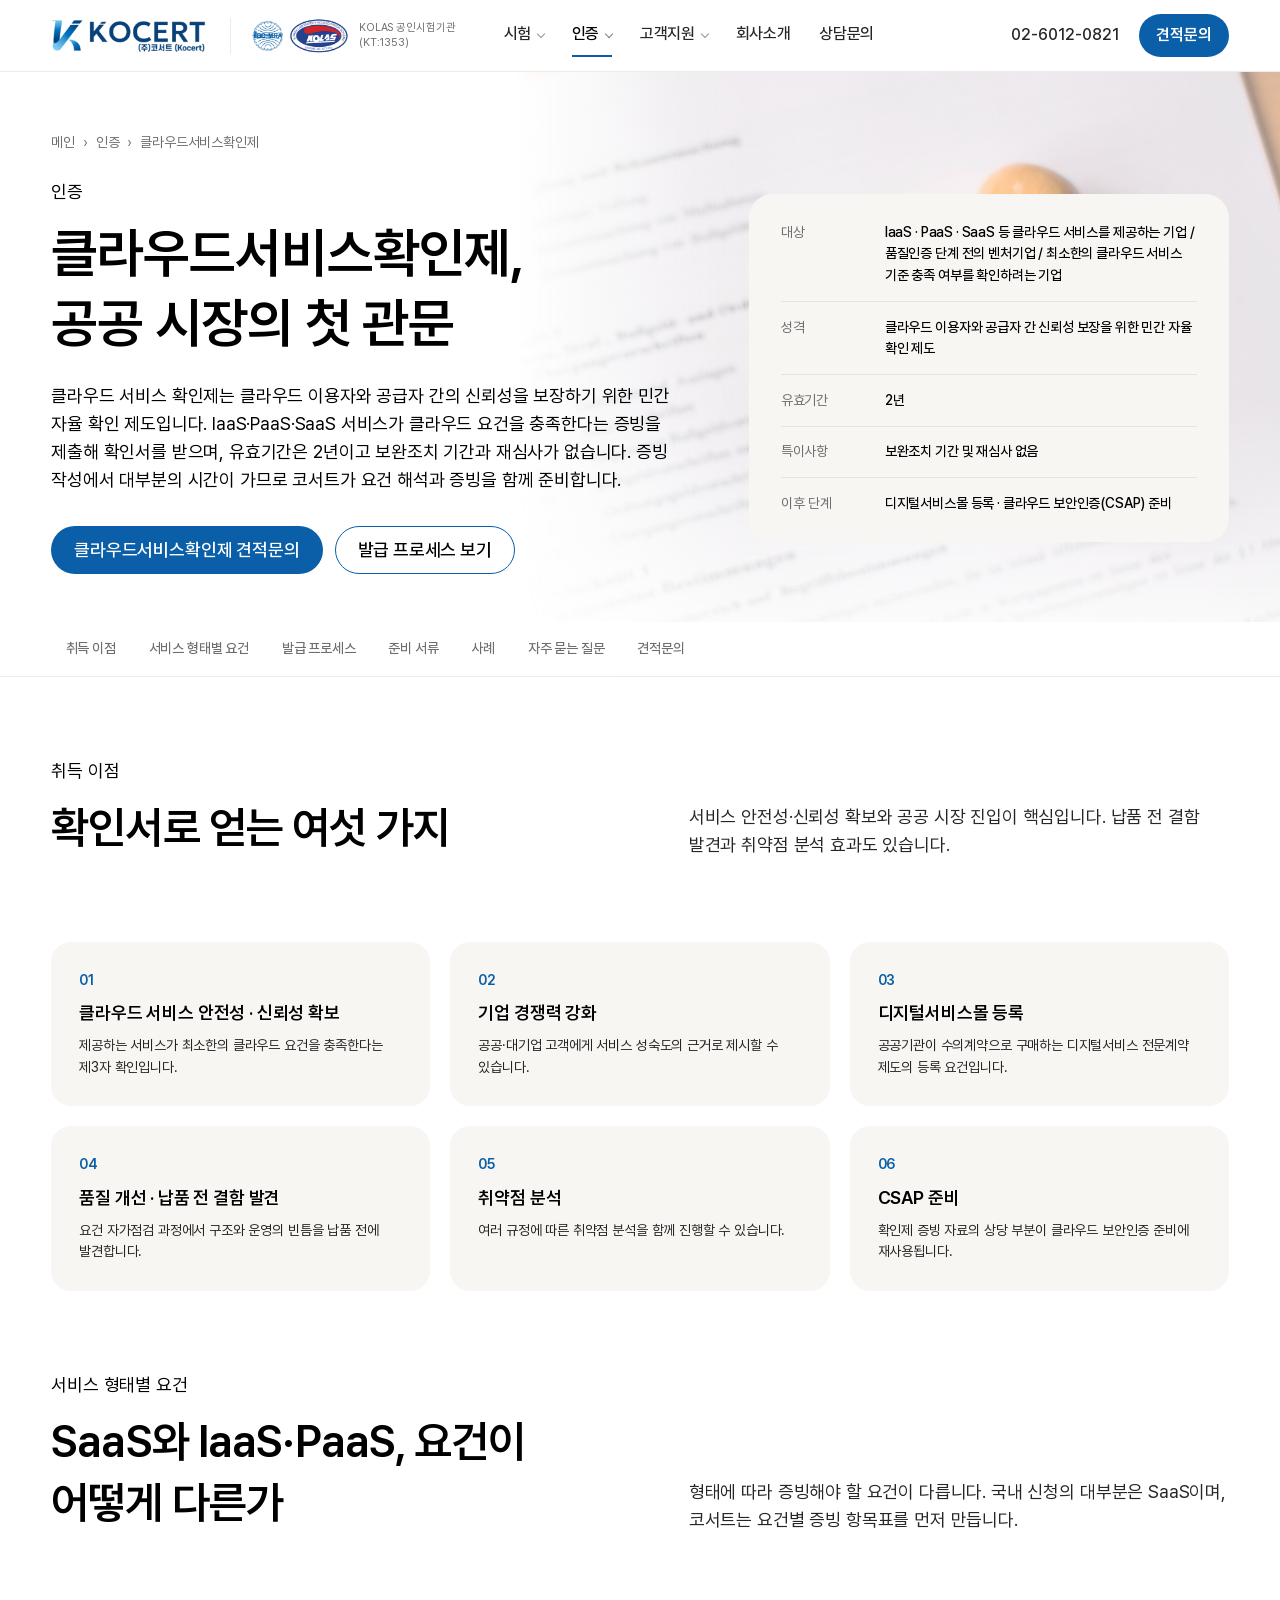
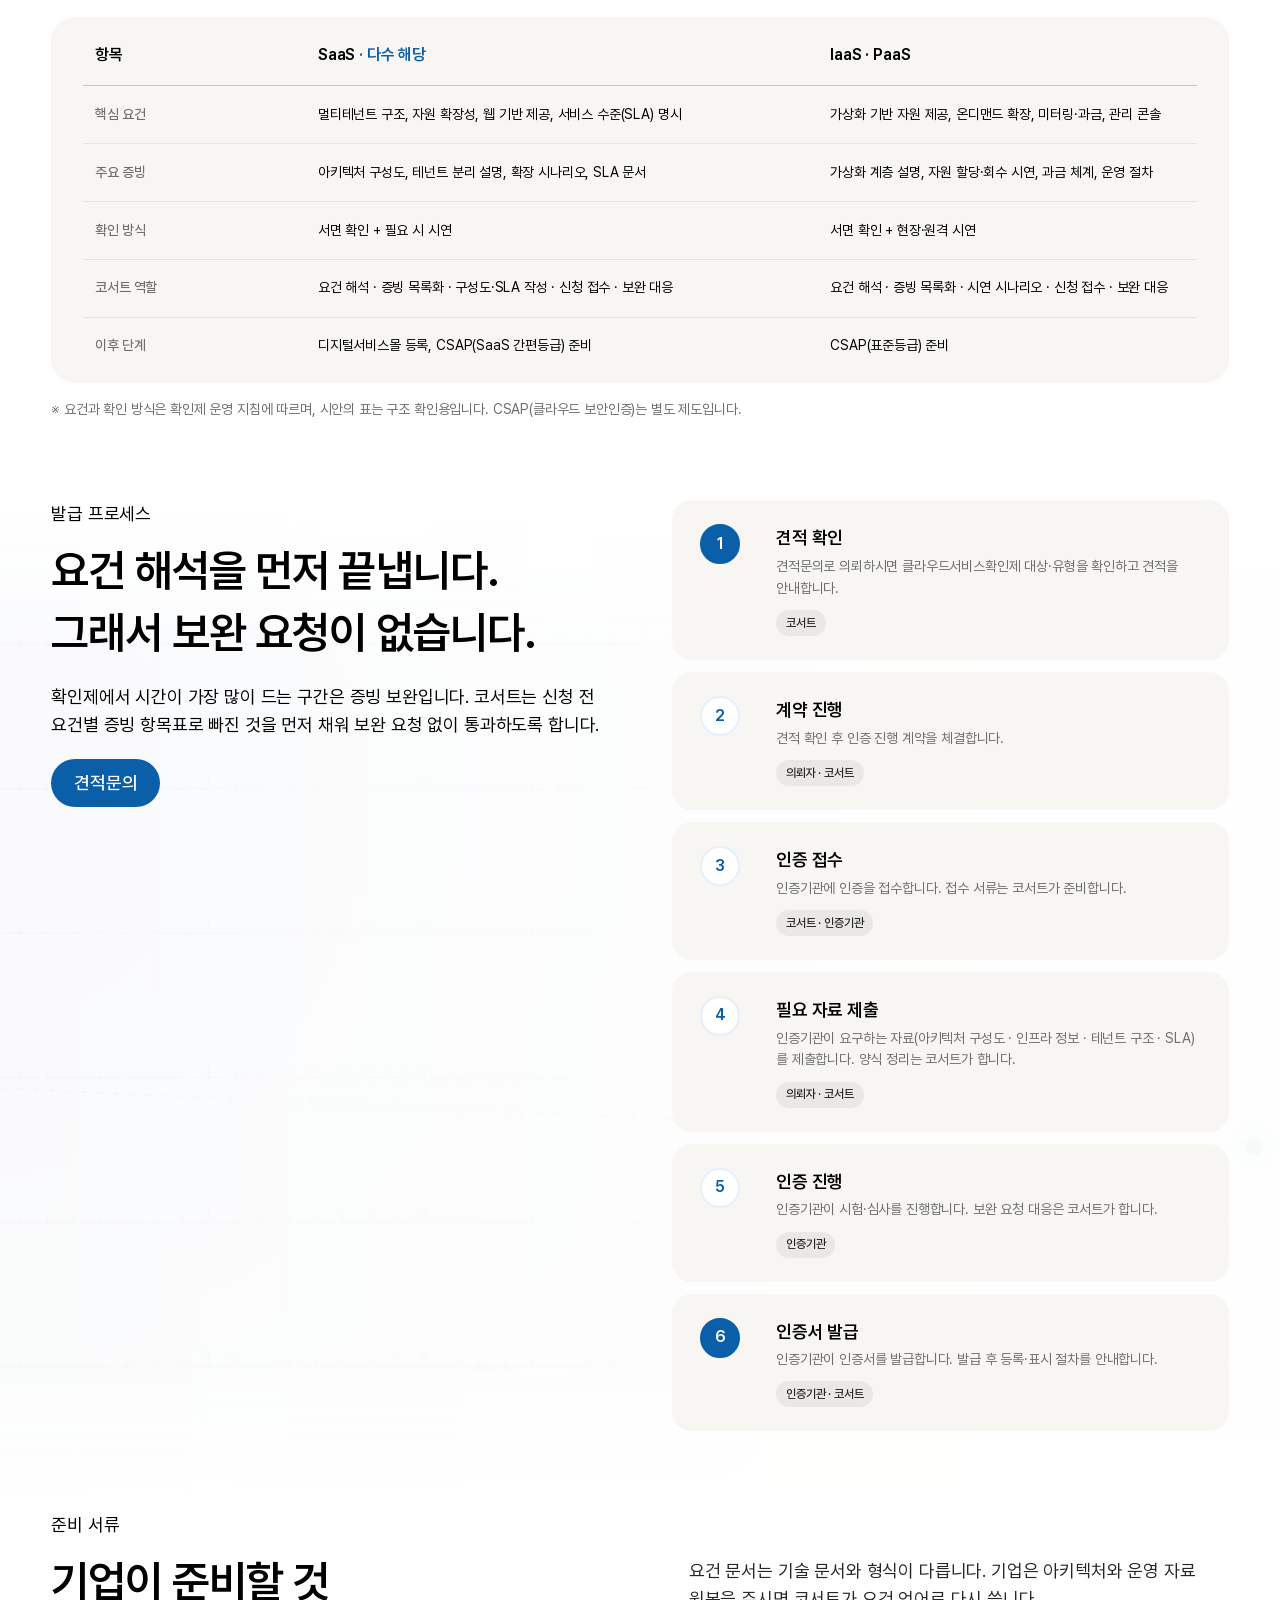
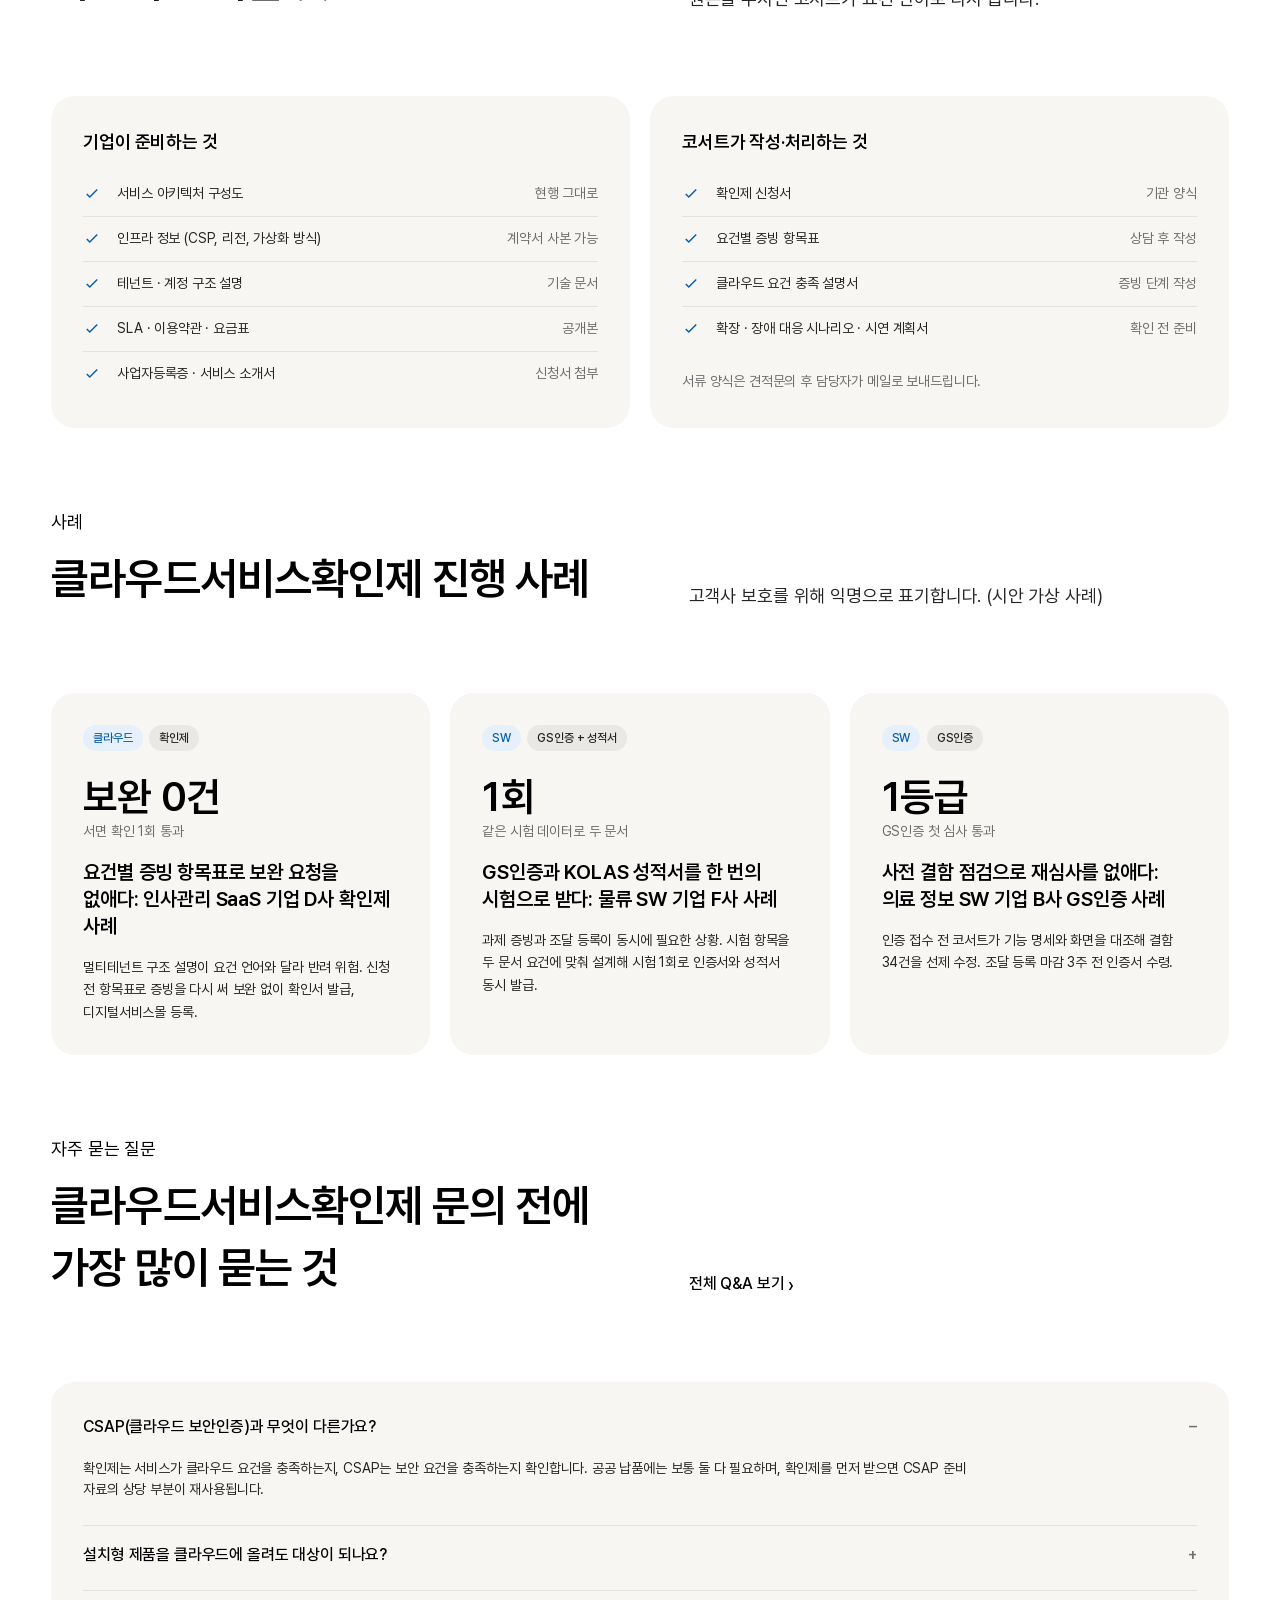
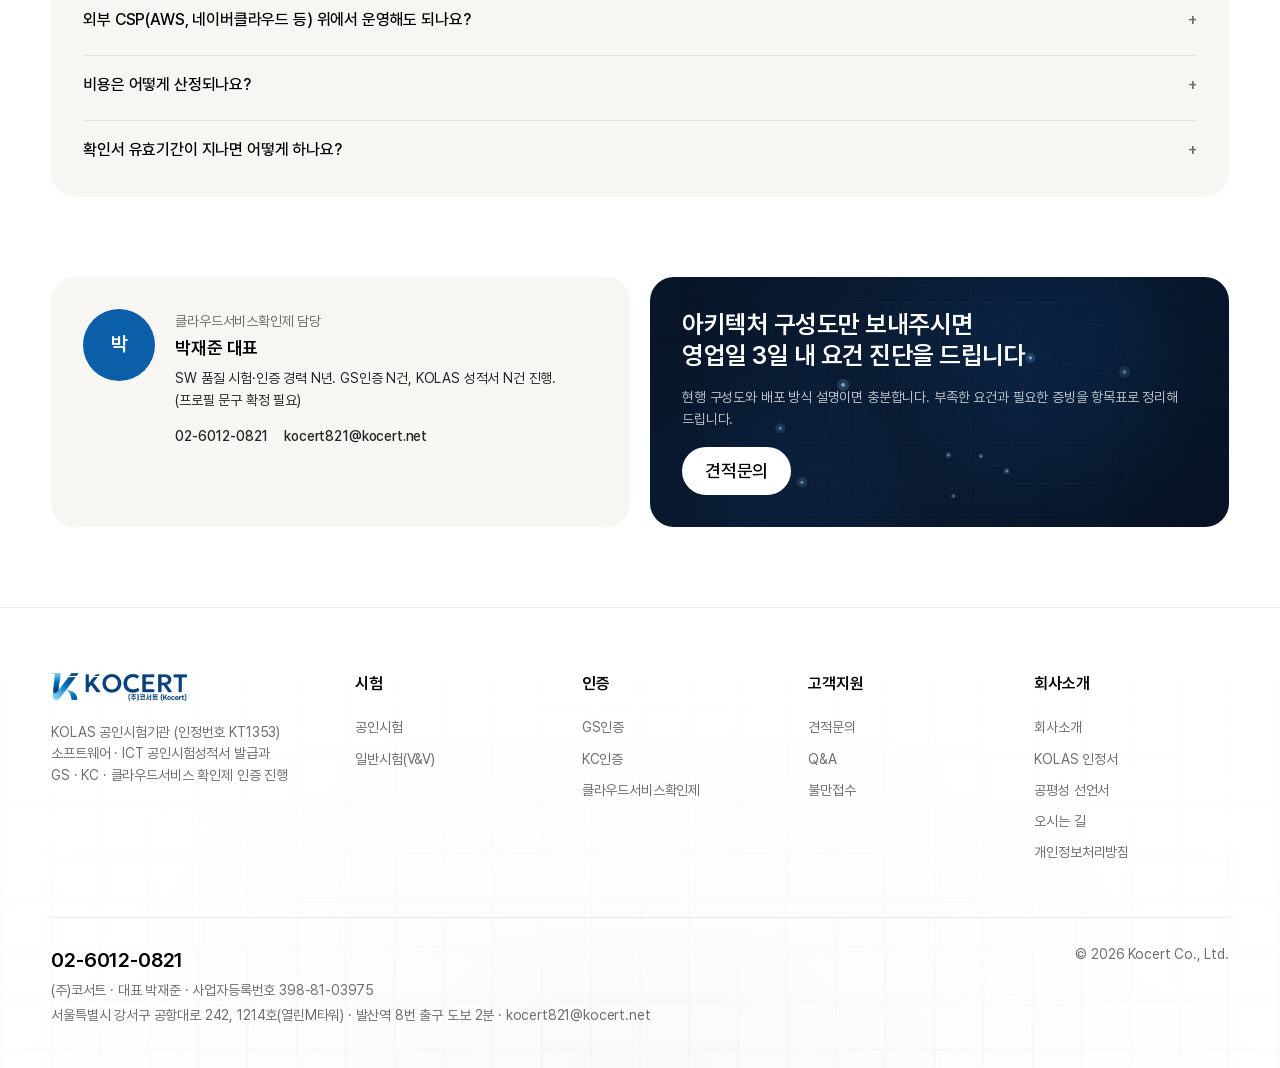
==== cloud.html @ dd210b46 "feat: 헤더 로고 교체 + KOLAS/ILAC-MRA 마크·인정번호 표기 추가 (코서트 제공 이미지) Co-Authored-By: Claude Fable 5.1 <noreply" ====
<!doctype html>
<html lang="ko">
<head>
<meta charset="utf-8">
<meta name="viewport" content="width=device-width, initial-scale=1">
<title>클라우드서비스확인제 | 코서트</title>
<meta name="description" content="클라우드 서비스 확인제 취득 진행. 서비스 형태 판별, 요건 자가점검, 증빙 작성부터 확인서 발급과 디지털서비스몰 등록까지.">
<link rel="stylesheet" href="styles.css?v=20261020g">
</head>
<body>

<header class="header">
  <div class="container header__inner">
    <a class="header__logo" href="index.html" aria-label="코서트 메인"><img src="media/brand/kocert-logo_465x102.png" alt="KOCERT (주)코서트" width="155" height="34"></a><div class="header__kolas"><img src="media/brand/kolas-ilac-marks_328x120.png" alt="ILAC-MRA · KOLAS" width="98" height="36"><span>KOLAS 공인시험기관<br>(KT:1353)</span></div>
    <nav class="nav" aria-label="주 메뉴">
      <div class="nav__item has-sub"><a href="test-accredited.html" aria-haspopup="true">시험</a><div class="nav__sub"><a href="test-accredited.html">공인시험</a><a href="test-general.html">일반시험(V&amp;V)</a></div></div>
      <div class="nav__item has-sub"><a href="gs.html" aria-current="page" aria-haspopup="true">인증</a><div class="nav__sub"><a href="gs.html">GS인증</a><a href="kc.html">KC인증</a><a href="cloud.html">클라우드서비스확인제</a></div></div>
      <div class="nav__item has-sub"><a href="contact.html" aria-haspopup="true">고객지원</a><div class="nav__sub"><a href="contact.html">견적문의</a><a href="faq.html">Q&amp;A</a><a href="contact.html?type=complaint">불만접수</a></div></div>
      <a href="company.html">회사소개</a>
      <a href="contact.html">상담문의</a>
    </nav>
    <div class="header__util">
      <a class="header__tel" href="tel:0260120821">02-6012-0821</a>
      <a class="btn btn--ink btn--sm" href="contact.html">견적문의</a>
      <button class="header__menu" aria-label="메뉴 열기"><span></span><span></span><span></span></button>
    </div>
  </div>
</header>

<main>

  <section class="page-hero page-hero--media" aria-labelledby="page-title">
    <img class="page-hero__media" src="media/photo/subhero-cert_1920x1080.jpg" alt="">
    <div class="container">
      <nav class="crumb" aria-label="현재 위치"><a href="index.html">메인</a><span><a href="gs.html">인증</a></span><span>클라우드서비스확인제</span></nav>
      <div class="page-hero__row">
        <div>
          <p class="eyebrow">인증</p>
          <h1 class="h1" id="page-title">클라우드서비스확인제,<br>공공 시장의 첫 관문</h1>
          <p class="lead" style="margin-top:1.5rem">클라우드 서비스 확인제는 클라우드 이용자와 공급자 간의 신뢰성을 보장하기 위한 민간 자율 확인 제도입니다. IaaS·PaaS·SaaS 서비스가 클라우드 요건을 충족한다는 증빙을 제출해 확인서를 받으며, 유효기간은 2년이고 보완조치 기간과 재심사가 없습니다. 증빙 작성에서 대부분의 시간이 가므로 코서트가 요건 해석과 증빙을 함께 준비합니다.</p>
          <div class="page-hero__actions">
            <a class="btn btn--ink" href="contact.html">클라우드서비스확인제 견적문의</a>
            <a class="btn btn--outline" href="#process">발급 프로세스 보기</a>
          </div>
        </div>
        <dl class="facts">
          <div><dt>대상</dt><dd>IaaS · PaaS · SaaS 등 클라우드 서비스를 제공하는 기업 / 품질인증 단계 전의 벤처기업 / 최소한의 클라우드 서비스 기준 충족 여부를 확인하려는 기업</dd></div>
          <div><dt>성격</dt><dd>클라우드 이용자와 공급자 간 신뢰성 보장을 위한 민간 자율 확인 제도</dd></div>
          <div><dt>유효기간</dt><dd>2년</dd></div>
          <div><dt>특이사항</dt><dd>보완조치 기간 및 재심사 없음</dd></div>
          <div><dt>이후 단계</dt><dd>디지털서비스몰 등록 · 클라우드 보안인증(CSAP) 준비</dd></div>
        </dl>
      </div>
    </div>
    <nav class="subnav" aria-label="페이지 내 이동">
      <div class="container subnav__inner">
        <a href="#uses">취득 이점</a>
        <a href="#compare">서비스 형태별 요건</a>
        <a href="#process">발급 프로세스</a>
        <a href="#docs">준비 서류</a>
        <a href="#cases">사례</a>
        <a href="#faq">자주 묻는 질문</a>
        <a href="#contact">견적문의</a>
      </div>
    </nav>
  </section>

  <section class="section" id="uses" aria-labelledby="uses-title">
    <div class="container">
      <div class="section-head">
        <div>
          <p class="eyebrow">취득 이점</p>
          <h2 class="h2" id="uses-title">확인서로 얻는 여섯 가지</h2>
        </div>
        <div class="section-head__aside"><p class="lead">서비스 안전성·신뢰성 확보와 공공 시장 진입이 핵심입니다. 납품 전 결함 발견과 취약점 분석 효과도 있습니다.</p></div>
      </div>
      <div class="uses__grid">
        <div class="use"><span class="use__no">01</span><strong>클라우드 서비스 안전성 · 신뢰성 확보</strong><p>제공하는 서비스가 최소한의 클라우드 요건을 충족한다는 제3자 확인입니다.</p></div>
        <div class="use"><span class="use__no">02</span><strong>기업 경쟁력 강화</strong><p>공공·대기업 고객에게 서비스 성숙도의 근거로 제시할 수 있습니다.</p></div>
        <div class="use"><span class="use__no">03</span><strong>디지털서비스몰 등록</strong><p>공공기관이 수의계약으로 구매하는 디지털서비스 전문계약 제도의 등록 요건입니다.</p></div>
        <div class="use"><span class="use__no">04</span><strong>품질 개선 · 납품 전 결함 발견</strong><p>요건 자가점검 과정에서 구조와 운영의 빈틈을 납품 전에 발견합니다.</p></div>
        <div class="use"><span class="use__no">05</span><strong>취약점 분석</strong><p>여러 규정에 따른 취약점 분석을 함께 진행할 수 있습니다.</p></div>
        <div class="use"><span class="use__no">06</span><strong>CSAP 준비</strong><p>확인제 증빙 자료의 상당 부분이 클라우드 보안인증 준비에 재사용됩니다.</p></div>
      </div>
    </div>
  </section>

  <section class="section" id="compare" aria-labelledby="compare-title" style="padding-top:0">
    <div class="container">
      <div class="section-head">
        <div>
          <p class="eyebrow">서비스 형태별 요건</p>
          <h2 class="h2" id="compare-title">SaaS와 IaaS·PaaS, 요건이 어떻게 다른가</h2>
        </div>
        <div class="section-head__aside"><p class="lead">형태에 따라 증빙해야 할 요건이 다릅니다. 국내 신청의 대부분은 SaaS이며, 코서트는 요건별 증빙 항목표를 먼저 만듭니다.</p></div>
      </div>
      <div class="compare">
        <table>
          <caption class="sr-only">SaaS와 IaaS·PaaS, 요건이 어떻게 다른가</caption>
          <colgroup><col><col class="c-rec"><col></colgroup>
          <thead><tr><th scope="col">항목</th><th scope="col">SaaS <span class="is-rec">· 다수 해당</span></th><th scope="col">IaaS · PaaS</th></tr></thead>
          <tbody>
            <tr><th scope="row">핵심 요건</th><td>멀티테넌트 구조, 자원 확장성, 웹 기반 제공, 서비스 수준(SLA) 명시</td><td>가상화 기반 자원 제공, 온디맨드 확장, 미터링·과금, 관리 콘솔</td></tr>
            <tr><th scope="row">주요 증빙</th><td>아키텍처 구성도, 테넌트 분리 설명, 확장 시나리오, SLA 문서</td><td>가상화 계층 설명, 자원 할당·회수 시연, 과금 체계, 운영 절차</td></tr>
            <tr><th scope="row">확인 방식</th><td>서면 확인 + 필요 시 시연</td><td>서면 확인 + 현장·원격 시연</td></tr>
            <tr><th scope="row">코서트 역할</th><td>요건 해석 · 증빙 목록화 · 구성도·SLA 작성 · 신청 접수 · 보완 대응</td><td>요건 해석 · 증빙 목록화 · 시연 시나리오 · 신청 접수 · 보완 대응</td></tr>
            <tr><th scope="row">이후 단계</th><td>디지털서비스몰 등록, CSAP(SaaS 간편등급) 준비</td><td>CSAP(표준등급) 준비</td></tr>
          </tbody>
        </table>
      </div>
      <p class="caption stats__note">※ 요건과 확인 방식은 확인제 운영 지침에 따르며, 시안의 표는 구조 확인용입니다. CSAP(클라우드 보안인증)는 별도 제도입니다.</p>
    </div>
  </section>

  <section class="section process section--bg section--bg-process" id="process" aria-labelledby="process-title" style="padding-top:0">
    <div class="container process__inner">
      <div class="process__text">
        <div>
          <p class="eyebrow">발급 프로세스</p>
          <h2 class="h2" id="process-title">요건 해석을 먼저 끝냅니다.<br>그래서 보완 요청이 없습니다.</h2>
        </div>
        <p class="lead">확인제에서 시간이 가장 많이 드는 구간은 증빙 보완입니다. 코서트는 신청 전 요건별 증빙 항목표로 빠진 것을 먼저 채워 보완 요청 없이 통과하도록 합니다.</p>
        <a class="btn btn--ink" href="contact.html">견적문의</a>
      </div>
      <ol class="steps">
        <li class="step step--brand"><span class="step__no">1</span><div class="step__body"><strong>견적 확인</strong><span class="caption">견적문의로 의뢰하시면 클라우드서비스확인제 대상·유형을 확인하고 견적을 안내합니다.</span><span class="tag">코서트</span></div></li>
        <li class="step"><span class="step__no">2</span><div class="step__body"><strong>계약 진행</strong><span class="caption">견적 확인 후 인증 진행 계약을 체결합니다.</span><span class="tag">의뢰자 · 코서트</span></div></li>
        <li class="step"><span class="step__no">3</span><div class="step__body"><strong>인증 접수</strong><span class="caption">인증기관에 인증을 접수합니다. 접수 서류는 코서트가 준비합니다.</span><span class="tag">코서트 · 인증기관</span></div></li>
        <li class="step"><span class="step__no">4</span><div class="step__body"><strong>필요 자료 제출</strong><span class="caption">인증기관이 요구하는 자료(아키텍처 구성도 · 인프라 정보 · 테넌트 구조 · SLA)를 제출합니다. 양식 정리는 코서트가 합니다.</span><span class="tag">의뢰자 · 코서트</span></div></li>
        <li class="step"><span class="step__no">5</span><div class="step__body"><strong>인증 진행</strong><span class="caption">인증기관이 시험·심사를 진행합니다. 보완 요청 대응은 코서트가 합니다.</span><span class="tag">인증기관</span></div></li>
        <li class="step step--brand"><span class="step__no">6</span><div class="step__body"><strong>인증서 발급</strong><span class="caption">인증기관이 인증서를 발급합니다. 발급 후 등록·표시 절차를 안내합니다.</span><span class="tag">인증기관 · 코서트</span></div></li>
      </ol>
    </div>
  </section>

  <section class="section" id="docs" aria-labelledby="docs-title" style="padding-top:0">
    <div class="container">
      <div class="section-head">
        <div>
          <p class="eyebrow">준비 서류</p>
          <h2 class="h2" id="docs-title">기업이 준비할 것</h2>
        </div>
        <div class="section-head__aside"><p class="lead">요건 문서는 기술 문서와 형식이 다릅니다. 기업은 아키텍처와 운영 자료 원본을 주시면 코서트가 요건 언어로 다시 씁니다.</p></div>
      </div>
      <div class="docs__grid">
        <div class="doclist">
          <h3>기업이 준비하는 것</h3>
          <ul>
            <li><svg viewBox="0 0 24 24" fill="none" stroke="currentColor" stroke-width="2"><path d="M5 12l4 4 10-10"/></svg>서비스 아키텍처 구성도<span class="caption">현행 그대로</span></li>
            <li><svg viewBox="0 0 24 24" fill="none" stroke="currentColor" stroke-width="2"><path d="M5 12l4 4 10-10"/></svg>인프라 정보 (CSP, 리전, 가상화 방식)<span class="caption">계약서 사본 가능</span></li>
            <li><svg viewBox="0 0 24 24" fill="none" stroke="currentColor" stroke-width="2"><path d="M5 12l4 4 10-10"/></svg>테넌트 · 계정 구조 설명<span class="caption">기술 문서</span></li>
            <li><svg viewBox="0 0 24 24" fill="none" stroke="currentColor" stroke-width="2"><path d="M5 12l4 4 10-10"/></svg>SLA · 이용약관 · 요금표<span class="caption">공개본</span></li>
            <li><svg viewBox="0 0 24 24" fill="none" stroke="currentColor" stroke-width="2"><path d="M5 12l4 4 10-10"/></svg>사업자등록증 · 서비스 소개서<span class="caption">신청서 첨부</span></li>
          </ul>
        </div>
        <div class="doclist">
          <h3>코서트가 작성·처리하는 것</h3>
          <ul>
            <li><svg viewBox="0 0 24 24" fill="none" stroke="currentColor" stroke-width="2"><path d="M5 12l4 4 10-10"/></svg>확인제 신청서<span class="caption">기관 양식</span></li><li><svg viewBox="0 0 24 24" fill="none" stroke="currentColor" stroke-width="2"><path d="M5 12l4 4 10-10"/></svg>요건별 증빙 항목표<span class="caption">상담 후 작성</span></li><li><svg viewBox="0 0 24 24" fill="none" stroke="currentColor" stroke-width="2"><path d="M5 12l4 4 10-10"/></svg>클라우드 요건 충족 설명서<span class="caption">증빙 단계 작성</span></li><li><svg viewBox="0 0 24 24" fill="none" stroke="currentColor" stroke-width="2"><path d="M5 12l4 4 10-10"/></svg>확장 · 장애 대응 시나리오 · 시연 계획서<span class="caption">확인 전 준비</span></li>
          </ul>
          <p class="caption doclist__note">서류 양식은 견적문의 후 담당자가 메일로 보내드립니다.</p>
        </div>
      </div>
    </div>
  </section>

  <section class="section cases" id="cases" aria-labelledby="cases-title" style="padding-top:0">
    <div class="container">
      <div class="section-head">
        <div>
          <p class="eyebrow">사례</p>
          <h2 class="h2" id="cases-title">클라우드서비스확인제 진행 사례</h2>
        </div>
        <div class="section-head__aside"><p class="lead muted">고객사 보호를 위해 익명으로 표기합니다. (시안 가상 사례)</p></div>
      </div>
      <div class="cases__grid">
        <article class="case">
          <div class="case__tags"><span class="tag tag--brand">클라우드</span><span class="tag">확인제</span></div>
          <div class="case__result"><p class="num">보완 0건</p><p class="caption">서면 확인 1회 통과</p></div>
          <h3 class="case__title">요건별 증빙 항목표로 보완 요청을 없애다: 인사관리 SaaS 기업 D사 확인제 사례</h3>
          <p class="case__desc">멀티테넌트 구조 설명이 요건 언어와 달라 반려 위험. 신청 전 항목표로 증빙을 다시 써 보완 없이 확인서 발급, 디지털서비스몰 등록.</p>
        </article>
        <article class="case">
          <div class="case__tags"><span class="tag tag--brand">SW</span><span class="tag">GS인증 + 성적서</span></div>
          <div class="case__result"><p class="num">1회</p><p class="caption">같은 시험 데이터로 두 문서</p></div>
          <h3 class="case__title">GS인증과 KOLAS 성적서를 한 번의 시험으로 받다: 물류 SW 기업 F사 사례</h3>
          <p class="case__desc">과제 증빙과 조달 등록이 동시에 필요한 상황. 시험 항목을 두 문서 요건에 맞춰 설계해 시험 1회로 인증서와 성적서 동시 발급.</p>
        </article>
        <article class="case">
          <div class="case__tags"><span class="tag tag--brand">SW</span><span class="tag">GS인증</span></div>
          <div class="case__result"><p class="num">1등급</p><p class="caption">GS인증 첫 심사 통과</p></div>
          <h3 class="case__title">사전 결함 점검으로 재심사를 없애다: 의료 정보 SW 기업 B사 GS인증 사례</h3>
          <p class="case__desc">인증 접수 전 코서트가 기능 명세와 화면을 대조해 결함 34건을 선제 수정. 조달 등록 마감 3주 전 인증서 수령.</p>
        </article>
      </div>
    </div>
  </section>
  <section class="section" id="faq" aria-labelledby="faq-title" style="padding-top:0">
    <div class="container">
      <div class="section-head">
        <div>
          <p class="eyebrow">자주 묻는 질문</p>
          <h2 class="h2" id="faq-title">클라우드서비스확인제 문의 전에 가장 많이 묻는 것</h2>
        </div>
        <div class="section-head__aside"><a class="link" href="faq.html">전체 Q&amp;A 보기</a></div>
      </div>
      <div class="faq faq--wide">
        <details open><summary>CSAP(클라우드 보안인증)과 무엇이 다른가요?</summary><p>확인제는 서비스가 클라우드 요건을 충족하는지, CSAP는 보안 요건을 충족하는지 확인합니다. 공공 납품에는 보통 둘 다 필요하며, 확인제를 먼저 받으면 CSAP 준비 자료의 상당 부분이 재사용됩니다.</p></details>
        <details><summary>설치형 제품을 클라우드에 올려도 대상이 되나요?</summary><p>단순 호스팅은 요건을 충족하기 어렵습니다. 멀티테넌트 구조와 자원 확장성이 핵심이며, 코서트가 현재 구조로 가능한지 먼저 진단합니다.</p></details>
        <details><summary>외부 CSP(AWS, 네이버클라우드 등) 위에서 운영해도 되나요?</summary><p>가능합니다. CSP의 인프라 요건은 계약과 구성 정보로 증빙하고, 서비스 계층의 요건은 기업이 직접 증빙합니다.</p></details>
        <details><summary>비용은 어떻게 산정되나요?</summary><p>확인 기관 수수료와 코서트 수수료로 구성됩니다. 수수료는 증빙 작성 범위(자가 점검만 / 문서 작성 포함)에 따라 달라집니다.</p></details>
        <details><summary>확인서 유효기간이 지나면 어떻게 하나요?</summary><p>유효기간은 2년이며 만료 전 갱신 신청이 필요합니다. 보완조치 기간과 재심사가 없는 제도라 갱신 시에도 증빙 자료를 최신으로 정리해 제출합니다.</p></details>
      </div>
    </div>
  </section>

  <section class="section" id="contact" aria-labelledby="contact-title" style="padding-top:0">
    <div class="container">
      <h2 class="sr-only" id="contact-title">견적문의</h2>
      <div class="consultant">
        <div class="consultant__card">
          <div class="consultant__avatar" aria-hidden="true">박</div>
          <div>
            <span class="caption">클라우드서비스확인제 담당</span>
            <strong>박재준 대표</strong>
            <p>SW 품질 시험·인증 경력 N년. GS인증 N건, KOLAS 성적서 N건 진행. (프로필 문구 확정 필요)</p>
            <div class="consultant__contact"><a href="tel:0260120821">02-6012-0821</a><a href="mailto:kocert821@kocert.net">kocert821@kocert.net</a></div>
          </div>
        </div>
        <div class="consultant__cta">
          <h3 class="h3">아키텍처 구성도만 보내주시면<br>영업일 3일 내 요건 진단을 드립니다</h3>
          <p>현행 구성도와 배포 방식 설명이면 충분합니다. 부족한 요건과 필요한 증빙을 항목표로 정리해 드립니다.</p>
          <a class="btn btn--light" href="contact.html">견적문의</a>
        </div>
      </div>
    </div>
  </section>

</main>

<footer class="footer">
  <div class="container">
    <div class="footer__grid">
      <div class="footer__brand">
        <img src="media/brand/kocert-logo_465x102.png" alt="KOCERT (주)코서트" width="155" height="34">
        <p class="caption">KOLAS 공인시험기관 (인정번호 KT1353)<br>소프트웨어 · ICT 공인시험성적서 발급과<br>GS · KC · 클라우드서비스 확인제 인증 진행</p>
      </div>
      <div class="footer__col"><strong>시험</strong><a href="test-accredited.html">공인시험</a><a href="test-general.html">일반시험(V&amp;V)</a></div>
      <div class="footer__col"><strong>인증</strong><a href="gs.html">GS인증</a><a href="kc.html">KC인증</a><a href="cloud.html">클라우드서비스확인제</a></div>
      <div class="footer__col"><strong>고객지원</strong><a href="contact.html">견적문의</a><a href="faq.html">Q&amp;A</a><a href="contact.html?type=complaint">불만접수</a></div>
      <div class="footer__col"><strong>회사소개</strong><a href="company.html">회사소개</a><a href="company.html#cert">KOLAS 인정서</a><a href="company.html#impartiality">공평성 선언서</a><a href="company.html#map">오시는 길</a><a href="privacy.html">개인정보처리방침</a></div>
    </div>
    <div class="footer__bottom">
      <div>
        <p class="footer__tel">02-6012-0821</p>
        <p>(주)코서트 · 대표 박재준 · 사업자등록번호 398-81-03975<br>서울특별시 강서구 공항대로 242, 1214호(열린M타워) · 발산역 8번 출구 도보 2분 · kocert821@kocert.net</p>
      </div>
      <p>© 2026 Kocert Co., Ltd.</p>
    </div>
  </div>
</footer>

<script src="app.js?v=20261020d" defer></script>
</body>
</html>
---- styles.css ----
/* kocert.net 리뉴얼 시안 v1 — 형태: 채널톡 / 콘텐츠: 와이즈스톤 */

@font-face { font-family: "Pretendard"; font-weight: 400; font-display: swap; src: url("assets/fonts/Pretendard-Regular.woff2") format("woff2"); }
@font-face { font-family: "Pretendard"; font-weight: 500; font-display: swap; src: url("assets/fonts/Pretendard-Medium.woff2") format("woff2"); }
@font-face { font-family: "Pretendard"; font-weight: 600; font-display: swap; src: url("assets/fonts/Pretendard-SemiBold.woff2") format("woff2"); }

:root {
  --font-sans: "Pretendard", -apple-system, system-ui, "Helvetica Neue", "Apple SD Gothic Neo", "Malgun Gothic", sans-serif;
  --text-h1: clamp(2.25rem, 1.5rem + 2.5vw, 3.375rem);
  --text-h2: clamp(1.875rem, 1.3rem + 2vw, 2.75rem);
  --text-h3: 1.5625rem;
  --text-lead: 1.125rem;
  --text-body: 1rem;
  --text-caption: 0.875rem;
  --text-label: 0.75rem;
  --lh-tight: 1.3;
  --lh-body: 1.55;
  --ls-tight: -0.02em;
  --ls-body: -0.01em;
  --fw-title: 600;
  --fw-body: 400;

  --color-text: rgba(0, 0, 0, 0.85);
  --color-title: #000;
  --color-muted: #6e6e6e;
  --color-surface: #fff;
  --color-card: #f7f6f3;
  --color-card-2: #efede8;
  --color-ink: #0a5fa8;
  --color-brand: #0a5fa8;
  --color-brand-soft: #e6f0fa;
  --color-band: #0e3f75;
  --color-border: rgba(0, 0, 0, 0.08);

  --space-section: clamp(3.5rem, 2rem + 4vw, 5rem);
  --space-band: clamp(2.5rem, 1.5rem + 3vw, 3.75rem);
  --space-header-gap: clamp(3rem, 2rem + 4vw, 6.25rem);
  --gap-card: 1.25rem;
  --container: 1320px;
  --container-narrow: 1160px;
  --gutter: clamp(1.25rem, 4vw, 3.75rem);
  --radius-card: 24px;
  --radius-pill: 999px;
  --radius-sm: 8px;
  --header-h: 72px;
  --duration: 200ms;
  --ease: cubic-bezier(0.16, 1, 0.3, 1);
}

*, *::before, *::after { box-sizing: border-box; }
html { scroll-behavior: smooth; }
body {
  margin: 0;
  font-family: var(--font-sans);
  font-size: var(--text-body);
  line-height: var(--lh-body);
  letter-spacing: var(--ls-body);
  color: var(--color-text);
  background: var(--color-surface);
  -webkit-font-smoothing: antialiased;
  word-break: keep-all;
}
h1, h2, h3, h4, p, ul, ol, figure { margin: 0; }
ul, ol { padding: 0; list-style: none; }
a { color: inherit; text-decoration: none; }
img { max-width: 100%; height: auto; display: block; }
button { font: inherit; cursor: pointer; }

.container { width: min(var(--container), 100% - var(--gutter) * 2); margin-inline: auto; }
.container--narrow { width: min(var(--container-narrow), 100% - var(--gutter) * 2); margin-inline: auto; }
.section { padding-block: var(--space-section); }
.section--band { padding-block: var(--space-band); }
.sr-only { position: absolute; width: 1px; height: 1px; overflow: hidden; clip: rect(0 0 0 0); }

/* ---- typography ---- */
.h1 { font-size: var(--text-h1); font-weight: var(--fw-title); line-height: var(--lh-tight); letter-spacing: var(--ls-tight); color: var(--color-title); }
.h2 { font-size: var(--text-h2); font-weight: var(--fw-title); line-height: 1.4; letter-spacing: var(--ls-tight); color: var(--color-title); }
.h3 { font-size: var(--text-h3); font-weight: var(--fw-title); line-height: 1.25; letter-spacing: -0.02em; color: var(--color-title); }
.eyebrow { font-size: var(--text-lead); font-weight: var(--fw-body); line-height: 1.55; color: var(--color-title); margin-bottom: 0.75rem; }
.lead { font-size: var(--text-lead); line-height: 1.55; color: var(--color-title); }
.muted { color: var(--color-muted); }
.caption { font-size: var(--text-caption); line-height: 1.55; color: var(--color-muted); }
.num { font-size: var(--text-h2); font-weight: var(--fw-title); letter-spacing: var(--ls-tight); line-height: 1.1; color: var(--color-title); }

.section-head { display: grid; grid-template-columns: minmax(0, 780px) minmax(0, 540px); justify-content: space-between; align-items: end; gap: 2rem 4rem; margin-bottom: var(--space-header-gap); }
.section-head--center { display: block; text-align: center; max-width: 880px; margin-inline: auto; }
.section-head--center .lead { margin-top: 1rem; }
.section-head__aside { display: grid; gap: 1.25rem; justify-items: start; }
.section-head__aside .lead { color: var(--color-text); }

/* ---- buttons ---- */
.btn { display: inline-flex; align-items: center; gap: 0.5rem; height: 48px; padding: 0 22px; border-radius: var(--radius-pill); border: 1px solid transparent; font-size: var(--text-lead); font-weight: 500; letter-spacing: var(--ls-body); white-space: nowrap; transition: transform var(--duration) var(--ease), background-color var(--duration), color var(--duration), border-color var(--duration); }
.btn:hover { transform: translateY(-1px); }
.btn:active { transform: translateY(0); }
.btn:focus-visible { outline: 2px solid var(--color-brand); outline-offset: 3px; }
.btn--ink { background: var(--color-ink); color: #fff; }
.btn--ink:hover { background: #000; }
.btn--outline { background: transparent; color: var(--color-title); border-color: var(--color-ink); }
.btn--outline:hover { background: var(--color-ink); color: #fff; }
.btn--light { background: #fff; color: var(--color-title); }
.btn--sm { height: 43px; padding: 0 16px; font-size: var(--text-body); font-weight: 600; }
.link { display: inline-flex; align-items: center; gap: 0.25rem; font-weight: 500; color: var(--color-title); }
.link::after { content: "›"; font-size: 1.1em; transition: transform var(--duration) var(--ease); }
.link:hover { color: var(--color-brand); }
.link:hover::after { transform: translateX(3px); }

/* ---- cards & chips ---- */
.card { background: var(--color-card); border-radius: var(--radius-card); padding: 2rem; }
.tag { display: inline-flex; align-items: center; height: 26px; padding: 0 10px; border-radius: var(--radius-pill); background: rgba(0, 0, 0, 0.06); font-size: var(--text-label); font-weight: 500; color: var(--color-text); }
.tag--brand { background: var(--color-brand-soft); color: var(--color-brand); }
.pills { display: inline-flex; gap: 0.25rem; padding: 0.25rem; border-radius: var(--radius-pill); background: var(--color-card); }
.pill { height: 40px; padding: 0 18px; border-radius: var(--radius-pill); border: 0; background: transparent; color: var(--color-muted); font-size: var(--text-body); font-weight: 500; transition: background-color var(--duration), color var(--duration); }
.pill:hover { color: var(--color-title); }
.pill[aria-selected="true"] { background: var(--color-ink); color: #fff; }

/* ---- header ---- */
.header { position: sticky; top: 0; z-index: 50; height: var(--header-h); background: rgba(255, 255, 255, 0.92); backdrop-filter: blur(12px); border-bottom: 1px solid var(--color-border); }
.header__inner { height: 100%; display: flex; align-items: center; gap: 2.5rem; }
.header__logo img { height: 34px; width: auto; }
.nav { display: flex; align-items: center; gap: 1.75rem; margin-inline-start: 1rem; }
.nav a { font-size: var(--text-body); font-weight: 500; color: var(--color-text); padding: 0.5rem 0; border-bottom: 2px solid transparent; transition: color var(--duration), border-color var(--duration); }
.nav a:hover { color: var(--color-brand); border-color: var(--color-brand); }
.header__util { margin-inline-start: auto; display: flex; align-items: center; gap: 1.25rem; }
.header__tel { font-weight: 500; color: var(--color-text); }
.header__menu { display: none; width: 44px; height: 44px; border: 0; background: transparent; border-radius: var(--radius-sm); }
.header__menu span { display: block; width: 20px; height: 2px; background: var(--color-title); margin: 4px auto; }

/* ---- hero ---- */
.hero { padding-block: 70px 0; }
.hero__row { display: grid; grid-template-columns: minmax(0, 780px) minmax(0, 540px); justify-content: space-between; align-items: end; gap: 2rem 4rem; margin-bottom: 3.5rem; }
.hero__aside { display: grid; gap: 1.5rem; justify-items: start; }
.hero__stage { display: grid; grid-template-columns: minmax(0, 2fr) minmax(320px, 1fr); gap: var(--gap-card); }

.visual { position: relative; min-height: 520px; border-radius: var(--radius-card); overflow: hidden; background: radial-gradient(120% 90% at 10% 0%, #dfe9f6 0%, #eef2f8 45%, #f7f6f3 100%); }
.visual::before { content: ""; position: absolute; inset: 0; background: repeating-linear-gradient(90deg, rgba(10, 95, 168, 0.06) 0 1px, transparent 1px 80px), repeating-linear-gradient(0deg, rgba(10, 95, 168, 0.06) 0 1px, transparent 1px 80px); mask-image: linear-gradient(180deg, rgba(0, 0, 0, 0.6), transparent 80%); }
.visual__note { position: absolute; left: 2.5rem; top: 2.5rem; max-width: 300px; }
.visual__note .h3 { font-size: 1.25rem; }
.doc { position: absolute; width: 320px; aspect-ratio: 210 / 297; background: #fff; border-radius: 6px; box-shadow: 0 30px 60px -20px rgba(14, 63, 117, 0.35), 0 2px 6px rgba(0, 0, 0, 0.06); padding: 26px 28px; display: grid; gap: 14px; align-content: start; }
.doc--back { right: 24%; bottom: -4%; transform: rotate(-6deg); opacity: 0.85; }
.doc--front { right: 6%; bottom: -10%; transform: rotate(3deg); }
.doc__head { display: flex; justify-content: space-between; align-items: center; padding-bottom: 12px; border-bottom: 2px solid var(--color-brand); }
.doc__head strong { font-size: 13px; letter-spacing: 0.02em; color: var(--color-brand); }
.doc__head img { height: 22px; width: auto; }
.doc__title { font-size: 15px; font-weight: 600; color: var(--color-title); }
.doc__line { height: 8px; border-radius: 4px; background: #e9e7e2; }
.doc__line--short { width: 60%; }
.doc__table { display: grid; grid-template-columns: 1fr 1fr 1fr; gap: 6px; margin-top: 6px; }
.doc__table span { height: 22px; border-radius: 4px; background: #f1f0ec; }
.doc__table span:nth-child(3n) { background: var(--color-brand-soft); }
.doc__seal { position: absolute; right: 24px; bottom: 24px; width: 64px; height: 64px; border-radius: 50%; border: 2px solid rgba(10, 95, 168, 0.5); display: grid; place-items: center; color: var(--color-brand); font-size: 10px; font-weight: 600; text-align: center; line-height: 1.2; transform: rotate(-12deg); }

.quick { background: var(--color-card); border-radius: var(--radius-card); padding: 2rem; display: grid; align-content: start; gap: 1.25rem; }
.quick__title { font-size: 1.25rem; font-weight: 600; color: var(--color-title); }
.quick__tabs { display: flex; gap: 1.25rem; border-bottom: 1px solid var(--color-border); }
.quick__tab { padding: 0 0 0.75rem; border: 0; background: transparent; color: var(--color-muted); font-weight: 500; border-bottom: 2px solid transparent; margin-bottom: -1px; transition: color var(--duration), border-color var(--duration); }
.quick__tab:hover { color: var(--color-title); }
.quick__tab[aria-selected="true"] { color: var(--color-title); border-color: var(--color-ink); }
.quick__grid { display: grid; grid-template-columns: 1fr 1fr; gap: 0.5rem; }
.quick__item { display: grid; justify-items: center; gap: 0.6rem; padding: 1rem 0.5rem; border-radius: 16px; text-align: center; font-size: var(--text-caption); font-weight: 500; color: var(--color-text); transition: background-color var(--duration), transform var(--duration) var(--ease); }
.quick__item:hover { background: #fff; transform: translateY(-2px); }
.quick__icon { width: 48px; height: 48px; border-radius: 14px; background: #fff; display: grid; place-items: center; color: var(--color-brand); }
.quick__icon svg { width: 24px; height: 24px; }
.quick__foot { padding-top: 0.75rem; border-top: 1px solid var(--color-border); display: flex; justify-content: space-between; align-items: center; font-size: var(--text-caption); color: var(--color-muted); }


/* ---- stats ---- */
.stats__cards { display: grid; grid-template-columns: repeat(5, 1fr); gap: var(--gap-card); margin-bottom: var(--gap-card); }
.stat { background: var(--color-card); border-radius: var(--radius-card); padding: 1.75rem; display: grid; gap: 0.4rem; }
.stat .num { font-size: 2.25rem; }
.stat .num small { font-size: 1rem; font-weight: 500; margin-inline-start: 0.2rem; color: var(--color-muted); }
.stat--brand { background: var(--color-brand); }
.stat--brand .num, .stat--brand .caption { color: #fff; }
.stat--brand .caption { opacity: 0.8; }
.stats__table { background: var(--color-card); border-radius: var(--radius-card); padding: 0.75rem 2rem; }
.stats__table table { width: 100%; border-collapse: collapse; }
.stats__table th, .stats__table td { text-align: left; padding: 1rem 0.75rem; border-bottom: 1px solid var(--color-border); vertical-align: top; font-size: var(--text-caption); line-height: 1.5; }
.stats__table tr:last-child th, .stats__table tr:last-child td { border-bottom: 0; }
.stats__table th { font-weight: 600; color: var(--color-title); white-space: nowrap; width: 18%; }
.stats__table td:nth-child(2) { width: 42%; }
.stats__table td:last-child { color: var(--color-muted); }
.stats__note { margin-top: 1rem; }

/* ---- services ---- */
.services__grid { display: grid; grid-template-columns: repeat(3, 1fr); gap: var(--gap-card); }
.service { background: var(--color-card); border-radius: var(--radius-card); padding: 0; overflow: hidden; display: grid; grid-template-rows: 260px auto; transition: transform var(--duration) var(--ease); }
.service:hover { transform: translateY(-4px); }
.service__visual { display: grid; place-items: center; background: linear-gradient(180deg, var(--color-card-2), var(--color-card)); }
.badge { width: 128px; height: 128px; border-radius: 50%; background: #fff; display: grid; place-items: center; box-shadow: 0 20px 40px -20px rgba(14, 63, 117, 0.3); }
.badge__in { width: 104px; height: 104px; border-radius: 50%; border: 2px solid var(--color-brand); display: grid; place-items: center; text-align: center; color: var(--color-brand); font-weight: 600; font-size: 1.4rem; line-height: 1.05; letter-spacing: -0.02em; }
.badge__in small { display: block; font-size: 0.65rem; font-weight: 500; letter-spacing: 0.06em; margin-top: 0.15rem; }
.service__body { padding: 1.75rem 2rem 2rem; display: grid; gap: 0.75rem; }
.service__meta { display: flex; gap: 1.25rem; font-size: var(--text-caption); color: var(--color-muted); }
.service__meta strong { color: var(--color-title); font-weight: 500; }

/* ---- band ---- */
.band { background: var(--color-band); color: #fff; }
.band__inner { display: grid; grid-template-columns: minmax(0, 780px) minmax(0, 420px); justify-content: space-between; align-items: center; gap: 2rem 4rem; }
.band .h2 { color: #fff; }
.band .lead { color: rgba(255, 255, 255, 0.72); margin-top: 1.25rem; }
.band__aside { justify-self: end; }

/* ---- process ---- */
.process__inner { display: grid; grid-template-columns: minmax(0, 1fr) minmax(0, 1fr); gap: 4rem; align-items: start; }
.process__text { position: sticky; top: calc(var(--header-h) + 2rem); display: grid; gap: 1.25rem; justify-items: start; }
.steps { display: grid; gap: 0.75rem; counter-reset: step; }
.step { position: relative; display: grid; grid-template-columns: 56px 1fr auto; gap: 1.25rem; align-items: start; padding: 1.5rem 1.75rem; background: var(--color-card); border-radius: 20px; }
.step__no { width: 40px; height: 40px; border-radius: 50%; background: #fff; display: grid; place-items: center; font-weight: 600; color: var(--color-brand); border: 2px solid var(--color-brand-soft); }
.step--brand .step__no { background: var(--color-brand); color: #fff; border-color: var(--color-brand); }
.step__body { display: grid; gap: 0.25rem; }
.step__body strong { font-size: 1.125rem; font-weight: 600; color: var(--color-title); }
.step__time { font-size: var(--text-caption); color: var(--color-muted); white-space: nowrap; padding-top: 0.2rem; }
.step__body > .tag { justify-self: start; margin-top: 0.4rem; }

/* ---- cases ---- */
.cases__filter { display: flex; justify-content: center; margin-bottom: 2.5rem; }
.cases__grid { display: grid; grid-template-columns: repeat(3, 1fr); gap: var(--gap-card); }
.case { background: var(--color-card); border-radius: var(--radius-card); padding: 2rem; display: grid; gap: 1rem; align-content: start; min-height: 360px; transition: transform var(--duration) var(--ease); }
.case:hover { transform: translateY(-4px); }
.case__tags { display: flex; gap: 0.4rem; flex-wrap: wrap; }
.case__result { display: grid; gap: 0.15rem; padding-top: 0.5rem; }
.case__result .num { font-size: 2.5rem; }
.case__title { font-size: 1.25rem; font-weight: 600; line-height: 1.35; color: var(--color-title); }
.case__desc { color: var(--color-text); font-size: var(--text-caption); line-height: 1.6; }
.case .link { margin-top: auto; }
.cases__more { text-align: center; margin-top: 2.5rem; }

/* ---- guides ---- */
.guides__grid { display: grid; grid-template-columns: repeat(4, 1fr); gap: var(--gap-card); }
.guide { display: grid; gap: 1rem; min-width: 0; }
.guides__grid > *, .services__grid > *, .cases__grid > *, .bento > *, .stats__cards > * { min-width: 0; }
.guide__cover { min-width: 0; overflow-wrap: anywhere; aspect-ratio: 4 / 3; border-radius: 20px; background: var(--color-card); padding: 1.5rem; display: grid; align-content: space-between; transition: background-color var(--duration); }
.guide:hover .guide__cover { background: var(--color-card-2); }
.guide__cover .tag { justify-self: start; }
.guide__cover strong { font-size: 1.125rem; font-weight: 600; color: var(--color-title); line-height: 1.35; }
.guide__cover--brand { background: var(--color-brand); }
.guide__cover--brand strong { color: #fff; }
.guide__cover--brand .tag { background: rgba(255, 255, 255, 0.16); color: #fff; }
.guide:hover .guide__cover--brand { background: #0a3a6b; }
.guide__meta { font-size: var(--text-caption); color: var(--color-muted); }

/* ---- trust bento ---- */
.bento { display: grid; grid-template-columns: repeat(3, 1fr); gap: var(--gap-card); }
.bento__wide { grid-column: span 2; }
.bento .card { display: grid; gap: 1rem; align-content: start; }
.bento__marks { display: flex; gap: 1.5rem; align-items: center; margin-top: 0.5rem; }
.bento__marks img { height: 56px; width: auto; }
.partners { display: grid; grid-template-columns: repeat(3, 1fr); gap: 0.5rem; margin-top: 0.5rem; }
.partners span { height: 56px; border-radius: 12px; background: #fff; display: grid; place-items: center; font-size: var(--text-caption); font-weight: 500; color: var(--color-muted); }
.faq { display: grid; gap: 0.25rem; margin-top: 0.25rem; }
.faq details { border-top: 1px solid var(--color-border); }
.faq details:first-child { border-top: 0; }
.faq summary { list-style: none; cursor: pointer; display: flex; justify-content: space-between; gap: 1rem; padding: 0.9rem 0; font-weight: 500; color: var(--color-title); }
.faq summary::-webkit-details-marker { display: none; }
.faq summary::after { content: "+"; color: var(--color-muted); }
.faq details[open] summary::after { content: "–"; }
.faq p { padding-bottom: 1rem; font-size: var(--text-caption); color: var(--color-text); }

/* ---- cta ---- */
.cta { text-align: center; }
.cta .h2 { margin-bottom: 2rem; }
.cta__form { display: flex; gap: 0.5rem; max-width: 640px; margin-inline: auto; padding: 0.5rem 0.5rem 0.5rem 1.5rem; border-radius: var(--radius-pill); background: #fff; border: 1px solid var(--color-border); box-shadow: 0 0 0 4px var(--color-brand-soft); }
.cta__form input { flex: 1; min-width: 0; border: 0; outline: 0; font: inherit; font-size: var(--text-body); color: var(--color-title); background: transparent; }
.cta__form input::placeholder { color: var(--color-muted); }
.cta__form .btn { height: 44px; }
.cta__meta { margin-top: 1.5rem; display: flex; justify-content: center; align-items: center; gap: 1rem; flex-wrap: wrap; color: var(--color-muted); font-size: var(--text-caption); }
.cta__tel { font-size: 1.5rem; font-weight: 600; color: var(--color-title); letter-spacing: -0.01em; }

/* ---- footer ---- */
.footer { border-top: 1px solid var(--color-border); padding-block: 4rem 2.5rem; }
.footer__grid { display: grid; grid-template-columns: 1.4fr repeat(4, 1fr); gap: 2rem; }
.footer__brand img { height: 30px; width: auto; margin-bottom: 1.25rem; }
.footer__col strong { display: block; font-weight: 600; color: var(--color-title); margin-bottom: 1rem; }
.footer__col a { display: block; padding: 0.3rem 0; color: var(--color-muted); font-size: var(--text-caption); transition: color var(--duration); }
.footer__col a:hover { color: var(--color-title); }
.footer__bottom { margin-top: 3rem; padding-top: 1.5rem; border-top: 1px solid var(--color-border); display: flex; justify-content: space-between; gap: 1rem; flex-wrap: wrap; font-size: var(--text-caption); color: var(--color-muted); line-height: 1.8; }
.footer__bottom .footer__tel { font-size: 1.25rem; font-weight: 600; color: var(--color-title); }

/* ---- responsive ---- */
@media (max-width: 1100px) {
  .stats__cards { grid-template-columns: repeat(3, 1fr); }
  .guides__grid { grid-template-columns: repeat(2, 1fr); }
  .hero__stage { grid-template-columns: 1fr; }
  .visual { min-height: 520px; }
  .visual__note { max-width: 280px; }
  .doc { width: 260px; padding: 22px; gap: 11px; }
  .doc--back { right: 30%; bottom: -10%; }
  .doc--front { right: 5%; bottom: -12%; }
  .quick__grid { grid-template-columns: repeat(3, 1fr); }
}
@media (max-width: 900px) {
  .nav, .header__tel { display: none; }
  .header__menu { display: block; }
  .section-head, .hero__row, .band__inner, .process__inner { grid-template-columns: 1fr; }
  .band__aside { justify-self: start; }
  .process__text { position: static; }
  .services__grid, .cases__grid { grid-template-columns: 1fr; }
  .bento { grid-template-columns: 1fr; }
  .bento__wide { grid-column: auto; }
  .stats__table th { width: auto; }
  .stats__table td:last-child { display: none; }
  .footer__grid { grid-template-columns: 1fr 1fr; }
  .footer__brand { grid-column: span 2; }
}
@media (max-width: 600px) {
  .stats__cards { grid-template-columns: 1fr 1fr; }
  .guides__grid { grid-template-columns: 1fr; }
  .quick__grid { grid-template-columns: 1fr 1fr; }
  .visual { min-height: 540px; }
  .visual__note { left: 1.5rem; top: 1.5rem; max-width: 280px; }
  .doc { width: 200px; padding: 16px; gap: 9px; }
  .doc--back { right: 36%; bottom: -6%; }
  .doc--front { right: 4%; bottom: -12%; }
  .doc__seal { width: 52px; height: 52px; right: 14px; bottom: 14px; }
  .stats__cards > :last-child { grid-column: span 2; }
  .br-desktop { display: none; }
  .pills { flex-wrap: wrap; border-radius: 20px; }
  .step { grid-template-columns: 40px 1fr; }
  .step__time { grid-column: 2; }
  .cta__form { flex-direction: column; border-radius: 24px; padding: 0.75rem; }
  .cta__form input { padding: 0.5rem 0.75rem; }
  .footer__grid { grid-template-columns: 1fr; }
  .footer__brand { grid-column: auto; }
}
@media (prefers-reduced-motion: reduce) {
  html { scroll-behavior: auto; }
  .btn, .service, .case, .link::after, .quick__item { transition: none; }
  .btn:hover, .service:hover, .case:hover, .quick__item:hover { transform: none; }
}

/* ---- sub page: service detail ---- */
.crumb { display: flex; gap: 0.5rem; align-items: center; font-size: var(--text-caption); color: var(--color-muted); margin-bottom: 1.5rem; }
.crumb a:hover { color: var(--color-title); }
.crumb span::before { content: "›"; margin-inline-end: 0.5rem; }
.page-hero { padding-block: 60px 0; }
.page-hero__row { display: grid; grid-template-columns: minmax(0, 780px) minmax(0, 480px); justify-content: space-between; align-items: start; gap: 2rem 4rem; }
.page-hero__actions { display: flex; gap: 0.75rem; flex-wrap: wrap; margin-top: 2rem; }
.facts { background: var(--color-card); border-radius: var(--radius-card); padding: 1.75rem 2rem; display: grid; gap: 0; }
.facts div { display: grid; grid-template-columns: 88px 1fr; gap: 1rem; padding: 0.9rem 0; border-top: 1px solid var(--color-border); font-size: var(--text-caption); line-height: 1.55; }
.facts div:first-child { border-top: 0; padding-top: 0; }
.facts div:last-child { padding-bottom: 0; }
.facts dt { color: var(--color-muted); }
.facts dd { margin: 0; color: var(--color-title); font-weight: 500; }
.subnav { position: sticky; top: var(--header-h); z-index: 40; background: rgba(255, 255, 255, 0.92); backdrop-filter: blur(12px); border-bottom: 1px solid var(--color-border); margin-top: 3rem; }
.subnav__inner { display: flex; gap: 0.25rem; overflow-x: auto; scrollbar-width: none; }
.subnav__inner::-webkit-scrollbar { display: none; }
.subnav a { flex: none; padding: 1rem 0.9rem; font-size: var(--text-caption); font-weight: 500; color: var(--color-muted); border-bottom: 2px solid transparent; margin-bottom: -1px; transition: color var(--duration), border-color var(--duration); }
.subnav a:hover, .subnav a[aria-current="true"] { color: var(--color-title); border-color: var(--color-ink); }

.uses__grid { display: grid; grid-template-columns: repeat(3, 1fr); gap: var(--gap-card); }
.use { background: var(--color-card); border-radius: 20px; padding: 1.75rem; display: grid; gap: 0.6rem; align-content: start; }
.use__no { font-size: var(--text-caption); font-weight: 600; color: var(--color-brand); }
.use strong { font-size: 1.125rem; font-weight: 600; color: var(--color-title); line-height: 1.35; }
.use p { font-size: var(--text-caption); color: var(--color-text); }

.compare { background: var(--color-card); border-radius: var(--radius-card); padding: 0.5rem 2rem; overflow-x: auto; }
.compare table { width: 100%; border-collapse: collapse; min-width: 640px; }
.compare th, .compare td { padding: 1.1rem 0.75rem; text-align: left; vertical-align: top; border-bottom: 1px solid var(--color-border); font-size: var(--text-caption); line-height: 1.55; }
.compare thead th { font-size: var(--text-body); font-weight: 600; color: var(--color-title); border-bottom-color: rgba(0, 0, 0, 0.2); }
.compare tbody th { font-weight: 500; color: var(--color-muted); width: 20%; white-space: nowrap; }
.compare col.c-rec { width: 46%; }
.compare tbody tr:last-child th, .compare tbody tr:last-child td { border-bottom: 0; }
.compare td { color: var(--color-title); }
.compare .is-rec { color: var(--color-brand); font-weight: 600; }

.docs__grid { display: grid; grid-template-columns: minmax(0, 1fr) minmax(0, 1fr); gap: var(--gap-card); }
.doclist { background: var(--color-card); border-radius: var(--radius-card); padding: 2rem; display: grid; gap: 0.25rem; align-content: start; }
.doclist h3 { font-size: 1.125rem; font-weight: 600; color: var(--color-title); margin-bottom: 0.75rem; }
.doclist li { display: grid; grid-template-columns: 22px 1fr auto; gap: 0.75rem; align-items: center; padding: 0.7rem 0; border-top: 1px solid var(--color-border); font-size: var(--text-caption); }
.doclist li:first-of-type { border-top: 0; }
.doclist li svg { width: 18px; height: 18px; color: var(--color-brand); }
.doclist li a { color: var(--color-muted); font-weight: 500; }
.doclist li a:hover { color: var(--color-brand); }
.doclist__note { margin-top: 1rem; }

.faq--wide { background: var(--color-card); border-radius: var(--radius-card); padding: 1rem 2rem; }
.faq--wide summary { font-size: var(--text-body); padding: 1.1rem 0; }
.faq--wide p { font-size: var(--text-caption); padding-bottom: 1.25rem; max-width: 900px; }

.related__grid { display: grid; grid-template-columns: repeat(3, 1fr); gap: var(--gap-card); }
.related { background: var(--color-card); border-radius: 20px; padding: 1.75rem; display: grid; gap: 0.5rem; align-content: start; transition: transform var(--duration) var(--ease); }
.related:hover { transform: translateY(-3px); }
.related strong { font-size: 1.125rem; font-weight: 600; color: var(--color-title); }
.related p { font-size: var(--text-caption); color: var(--color-text); }

.consultant { display: grid; grid-template-columns: minmax(0, 1fr) minmax(0, 1fr); gap: var(--gap-card); }
.consultant__card { background: var(--color-card); border-radius: var(--radius-card); padding: 2rem; display: grid; grid-template-columns: 72px 1fr; gap: 1.25rem; align-items: start; }
.consultant__avatar { width: 72px; height: 72px; border-radius: 50%; background: var(--color-brand); color: #fff; display: grid; place-items: center; font-weight: 600; font-size: 1.25rem; }
.consultant__card strong { display: block; font-size: 1.125rem; color: var(--color-title); }
.consultant__card p { font-size: var(--text-caption); color: var(--color-text); margin-top: 0.4rem; }
.consultant__contact { display: flex; gap: 1rem; flex-wrap: wrap; margin-top: 0.9rem; font-size: var(--text-caption); font-weight: 500; }
.consultant__cta { background: var(--color-band); color: #fff; border-radius: var(--radius-card); padding: 2rem; display: grid; gap: 1rem; align-content: center; justify-items: start; }
.consultant__cta .h3 { color: #fff; }
.consultant__cta p { color: rgba(255, 255, 255, 0.72); font-size: var(--text-caption); }

@media (max-width: 900px) {
  .page-hero__row, .docs__grid, .consultant { grid-template-columns: 1fr; }
  .uses__grid, .related__grid { grid-template-columns: 1fr; }
}
@media (max-width: 600px) {
  .facts div { grid-template-columns: 72px 1fr; }
  .consultant__card { grid-template-columns: 1fr; }
}

/* ---- forms ---- */
.form-layout { display: grid; grid-template-columns: minmax(0, 5fr) minmax(0, 7fr); gap: var(--gap-card); align-items: start; }
.form-aside { display: grid; gap: var(--gap-card); position: sticky; top: calc(var(--header-h) + 2rem); }
.form-aside .card { display: grid; gap: 0.75rem; }
.form-aside .cta__tel { display: block; }
.form-card { background: var(--color-card); border-radius: var(--radius-card); padding: 2.5rem; display: grid; gap: 1.5rem; }
.field { display: grid; gap: 0.5rem; }
.field label, .field > span { font-size: var(--text-caption); font-weight: 500; color: var(--color-title); }
.field .req { color: var(--color-brand); margin-inline-start: 0.2rem; }
.field input[type="text"], .field input[type="email"], .field input[type="tel"], .field select, .field textarea { width: 100%; font: inherit; font-size: var(--text-body); color: var(--color-title); background: #fff; border: 1px solid var(--color-border); border-radius: 12px; padding: 0.8rem 1rem; outline: 0; transition: border-color var(--duration), box-shadow var(--duration); }
.field input:focus, .field select:focus, .field textarea:focus { border-color: var(--color-brand); box-shadow: 0 0 0 3px var(--color-brand-soft); }
.field textarea { min-height: 140px; resize: vertical; }
.field-row { display: grid; grid-template-columns: 1fr 1fr; gap: 1rem; }
.chips { display: flex; flex-wrap: wrap; gap: 0.5rem; }
.chip { position: relative; }
.chip input { position: absolute; opacity: 0; inset: 0; cursor: pointer; }
.chip span { display: inline-flex; align-items: center; height: 40px; padding: 0 16px; border-radius: var(--radius-pill); background: #fff; border: 1px solid var(--color-border); font-size: var(--text-caption); font-weight: 500; color: var(--color-text); transition: background-color var(--duration), color var(--duration), border-color var(--duration); }
.chip input:checked + span { background: var(--color-ink); color: #fff; border-color: var(--color-ink); }
.chip input:focus-visible + span { outline: 2px solid var(--color-brand); outline-offset: 2px; }
.upload { display: grid; place-items: center; gap: 0.25rem; padding: 1.5rem; border: 1px dashed rgba(0, 0, 0, 0.2); border-radius: 12px; background: #fff; text-align: center; font-size: var(--text-caption); color: var(--color-muted); }
.upload strong { color: var(--color-title); font-weight: 500; }
.consent { display: flex; gap: 0.6rem; align-items: start; font-size: var(--text-caption); color: var(--color-text); }
.consent input { margin-top: 0.2rem; accent-color: var(--color-brand); }
.form-card .btn { justify-self: start; }
.form-tabs { margin-bottom: 2.5rem; }

/* ---- company ---- */
.policy__grid { display: grid; grid-template-columns: repeat(3, 1fr); gap: var(--gap-card); }
.policy { background: var(--color-card); border-radius: var(--radius-card); padding: 2rem; display: grid; gap: 0.75rem; align-content: start; }
.policy__no { font-size: var(--text-caption); font-weight: 600; color: var(--color-brand); }
.policy strong { font-size: 1.25rem; font-weight: 600; color: var(--color-title); line-height: 1.35; }
.cert__grid { display: grid; grid-template-columns: repeat(2, 1fr); gap: var(--gap-card); }
.cert { background: var(--color-card); border-radius: var(--radius-card); padding: 2rem; display: grid; gap: 1rem; }
.cert img { width: 100%; border-radius: 12px; box-shadow: 0 20px 40px -24px rgba(14, 63, 117, 0.35); }
.map { display: grid; grid-template-columns: minmax(0, 1fr) minmax(0, 1fr); gap: var(--gap-card); }
.map > * { min-width: 0; }
.map__canvas { min-height: 360px; border-radius: var(--radius-card); background: var(--color-card); position: relative; overflow: hidden; }
.map__canvas::before { content: ""; position: absolute; inset: 0; background: repeating-linear-gradient(90deg, rgba(0,0,0,.05) 0 1px, transparent 1px 64px), repeating-linear-gradient(0deg, rgba(0,0,0,.05) 0 1px, transparent 1px 64px); }
.map__pin { position: absolute; left: 50%; top: 50%; transform: translate(-50%, -100%); width: 28px; height: 28px; border-radius: 50% 50% 50% 0; background: var(--color-brand); rotate: -45deg; }
.map__label { position: absolute; left: 50%; top: 50%; transform: translate(-50%, 16px); background: #fff; padding: 0.4rem 0.8rem; border-radius: 8px; font-size: var(--text-caption); font-weight: 500; white-space: normal; max-width: 80%; text-align: center; box-shadow: 0 8px 24px -12px rgba(0,0,0,.3); }
.map__info { background: var(--color-card); border-radius: var(--radius-card); padding: 2rem; display: grid; gap: 1rem; align-content: start; }
.map__info dl { display: grid; gap: 0; }
.map__info dl div { display: grid; grid-template-columns: 88px 1fr; gap: 1rem; padding: 0.8rem 0; border-top: 1px solid var(--color-border); font-size: var(--text-caption); }
.map__info dl div:first-child { border-top: 0; padding-top: 0; }
.map__info dt { color: var(--color-muted); }
.map__info dd { margin: 0; color: var(--color-title); font-weight: 500; }

/* ---- list pages ---- */
.list-head { display: flex; justify-content: space-between; align-items: end; gap: 2rem; flex-wrap: wrap; margin-bottom: 2.5rem; }
.list-count { font-size: var(--text-caption); color: var(--color-muted); }
.guides__grid--list { grid-template-columns: repeat(4, 1fr); }
.cases__grid--list { grid-template-columns: repeat(3, 1fr); }
.pager { display: flex; justify-content: center; gap: 0.25rem; margin-top: 2.5rem; }
.pager a { width: 40px; height: 40px; display: grid; place-items: center; border-radius: 50%; font-size: var(--text-caption); font-weight: 500; color: var(--color-muted); }
.pager a:hover { background: var(--color-card); color: var(--color-title); }
.pager a[aria-current="page"] { background: var(--color-ink); color: #fff; }

@media (max-width: 1100px) { .guides__grid--list { grid-template-columns: repeat(2, 1fr); } }
@media (max-width: 900px) {
  .form-layout, .cert__grid, .map { grid-template-columns: 1fr; }
  .form-aside { position: static; }
  .policy__grid, .cases__grid--list { grid-template-columns: 1fr; }
}
@media (max-width: 600px) {
  .form-card { padding: 1.5rem; }
  .field-row { grid-template-columns: 1fr; }
  .guides__grid--list { grid-template-columns: 1fr; }
}

/* ---- media backgrounds ---- */
.visual--media { background-image: url("media/bg/hero-light_1920x1080.jpg"); background-size: cover; background-position: center; }
.visual--media::before { display: none; }
.visual__slides { position: absolute; inset: 0; overflow: hidden; }
.visual__slide { position: absolute; inset: 0; width: 100%; height: 100%; object-fit: cover; opacity: 0; transform: scale(1); transition: opacity 1400ms var(--ease), transform 7000ms linear; }
.visual__slide.is-active { opacity: 1; transform: scale(1.06); }
.visual--media::after { content: ""; position: absolute; inset: auto 0 0 0; height: 60%; background: linear-gradient(180deg, rgba(14, 63, 117, 0) 0%, rgba(14, 63, 117, 0.55) 55%, rgba(14, 63, 117, 0.82) 100%); pointer-events: none; z-index: 1; }
.visual--media .visual__note { z-index: 2; top: auto; bottom: 2.5rem; left: 2.5rem; right: 2.5rem; max-width: 560px; color: #fff; text-shadow: 0 1px 2px rgba(0, 0, 0, 0.25); }
.visual--media .visual__note .h3 { color: #fff; font-size: 1.6rem; line-height: 1.3; }
.visual__sub { margin-top: 0.7rem; font-size: var(--text-caption); line-height: 1.6; color: rgba(255, 255, 255, 0.85); }
@media (max-width: 600px) { .visual--media .visual__note { left: 1.25rem; right: 1.25rem; bottom: 1.5rem; } .visual--media .visual__note .h3 { font-size: 1.3rem; } }
.band--image { background-size: cover; background-position: center; background-color: var(--color-band); }
@media (prefers-reduced-motion: reduce) { .visual__slide { transition: none; transform: none; } }


/* ---- interaction layer ---- */
.header { transition: box-shadow var(--duration), background-color var(--duration); }
.header.is-scrolled { box-shadow: 0 8px 30px -18px rgba(14, 63, 117, 0.25); background: rgba(255, 255, 255, 0.96); }
.nav a[aria-current="page"] { color: var(--color-title); border-color: var(--color-ink); }
.header__menu span { transition: transform var(--duration) var(--ease), opacity var(--duration); transform-origin: center; }
.header__menu.is-open span:nth-child(1) { transform: translateY(6px) rotate(45deg); }
.header__menu.is-open span:nth-child(2) { opacity: 0; }
.header__menu.is-open span:nth-child(3) { transform: translateY(-6px) rotate(-45deg); }
.drawer { position: fixed; inset: var(--header-h) 0 0; z-index: 45; background: var(--color-surface); padding: 1.5rem var(--gutter) 2rem; display: grid; grid-template-rows: 1fr auto; overflow: auto; animation: drawer-in 260ms var(--ease); }
.drawer[hidden] { display: none; }
.drawer__nav { display: grid; align-content: start; }
.drawer__nav a { display: block; padding: 1rem 0; border-bottom: 1px solid var(--color-border); font-size: 1.25rem; font-weight: 600; color: var(--color-title); }
.drawer__nav a[aria-current="page"] { color: var(--color-brand); }
.drawer__foot { display: grid; gap: 1rem; padding-top: 1.5rem; justify-items: start; }
.drawer__tel { font-size: 1.25rem; font-weight: 600; color: var(--color-title); }
body.is-locked { overflow: hidden; }
@keyframes drawer-in { from { opacity: 0; transform: translateY(-8px); } to { opacity: 1; transform: none; } }

.quick__grid.is-swap > * { animation: swap-in 360ms var(--ease) both; }
.quick__grid.is-swap > :nth-child(2) { animation-delay: 40ms; } .quick__grid.is-swap > :nth-child(3) { animation-delay: 80ms; }
.quick__grid.is-swap > :nth-child(4) { animation-delay: 120ms; } .quick__grid.is-swap > :nth-child(5) { animation-delay: 160ms; } .quick__grid.is-swap > :nth-child(6) { animation-delay: 200ms; }
@keyframes swap-in { from { opacity: 0; transform: translateY(8px); } to { opacity: 1; transform: none; } }
.is-hidden { display: none !important; }

.reveal { opacity: 0; transform: translateY(22px); transition: opacity 700ms var(--ease) var(--d, 0ms), transform 700ms var(--ease) var(--d, 0ms); will-change: opacity, transform; }
.reveal.is-in { opacity: 1; transform: none; will-change: auto; }
.reveal.service:hover, .reveal.case:hover, .reveal.related:hover { transform: translateY(-4px); }

.step { transition: background-color var(--duration), transform var(--duration) var(--ease); }
.step.is-active { background: #fff; box-shadow: 0 20px 40px -28px rgba(14, 63, 117, 0.35); transform: translateX(4px); }
.step.is-active .step__no { background: var(--color-brand); color: #fff; border-color: var(--color-brand); }

.band { position: relative; overflow: hidden; }
.band.has-spot::after { content: ""; position: absolute; inset: 0; pointer-events: none; background: radial-gradient(520px circle at var(--mx, 50%) var(--my, 50%), rgba(143, 193, 238, 0.16), transparent 60%); transition: opacity 300ms; }
.band__inner { position: relative; z-index: 1; }
.visual__slides, .visual__note { transition: transform 500ms var(--ease); will-change: transform; }

/* ---- extra background layers ---- */
.section--bg { position: relative; isolation: isolate; }
.section--bg::before { content: ""; position: absolute; inset: 0; z-index: -1; background-size: cover; background-position: center; background-repeat: no-repeat; opacity: var(--bg-opacity, 1); }
.section--bg-soft::before { background-image: url("media/bg/section-soft_2560x1440.jpg"); }
.section--bg-process::before { background-image: url("media/bg/process-lines_2560x1000.jpg"); }
.section--bg-cta::before { background-image: url("media/bg/cta-light_2560x900.jpg"); }
.page-hero { position: relative; isolation: isolate; }
.page-hero::before { content: ""; position: absolute; inset: 0 0 auto; height: 100%; z-index: -1; background: url("media/bg/page-hero_2560x900.jpg") center / cover no-repeat; opacity: 0.9; mask-image: linear-gradient(180deg, #000 60%, transparent); }
.footer { position: relative; isolation: isolate; }
.footer::before { content: ""; position: absolute; inset: 0; z-index: -1; background: url("media/bg/footer-grid_2560x600.jpg") center top / cover no-repeat; opacity: 0.9; }

.service__visual .badge { backdrop-filter: blur(2px); }
.consultant__cta { background-image: url("media/bg/band-dark_1920x900.jpg"); background-size: cover; background-position: center; }

@media (prefers-reduced-motion: reduce) {
  .reveal { opacity: 1; transform: none; transition: none; }
  .quick__grid.is-swap > * { animation: none; }
  .drawer { animation: none; }
  .step.is-active { transform: none; }
}

/* ---- video layers ---- */
.band__media { position: absolute; inset: 0; width: 100%; height: 100%; object-fit: cover; opacity: 0.95; }
.band.has-spot::after { z-index: 1; }
.service__visual { position: relative; overflow: hidden; }
.service__media { position: absolute; inset: 0; width: 100%; height: 100%; object-fit: cover; }
.service__visual .badge { position: relative; z-index: 1; }
.page-hero--media::before { display: none; }
.page-hero__media { position: absolute; inset: 0; width: 100%; height: 100%; object-fit: cover; object-position: 78% 50%; z-index: -1; opacity: 0.85; mask-image: linear-gradient(90deg, rgba(0,0,0,.35), #000 60%), linear-gradient(180deg, #000 55%, transparent); mask-composite: intersect; -webkit-mask-composite: source-in; }
.player { background: var(--color-band); border-radius: var(--radius-card); overflow: hidden; }
.player__video { display: block; width: 100%; aspect-ratio: 16 / 9; background: #000; }
.player__meta { display: flex; justify-content: space-between; align-items: center; gap: 1rem; padding: 1rem 1.5rem; background: var(--color-card); flex-wrap: wrap; }
@media (max-width: 900px) { .page-hero__media { object-position: 50% 30%; opacity: 0.5; mask-image: linear-gradient(180deg, #000 50%, transparent); } }
@media (prefers-reduced-motion: reduce) { .band__media, .service__media, .page-hero__media { display: none; } }

/* ---- video layer placement fixes ---- */
.service__visual .badge { position: absolute; left: 1.25rem; bottom: 1.25rem; width: 72px; height: 72px; z-index: 1; }
.service__visual .badge__in { width: 58px; height: 58px; font-size: 0.95rem; }
.service__visual .badge__in small { display: none; }
.service__media { object-position: 50% 45%; }
.band__media { object-position: 70% 50%; opacity: 0.8; }
.band::before { content: ""; position: absolute; inset: 0; z-index: 0; pointer-events: none; background: linear-gradient(90deg, rgba(14, 63, 117, 0.96) 0%, rgba(14, 63, 117, 0.85) 40%, rgba(14, 63, 117, 0.15) 75%, rgba(14, 63, 117, 0) 100%); }
.page-hero--media .page-hero__row { grid-template-columns: minmax(0, 640px) minmax(0, 480px); }
.page-hero__media { left: 12%; width: 88%; opacity: 0.55; mask-image: linear-gradient(90deg, transparent 32%, #000 52%), linear-gradient(180deg, #000 55%, transparent); }
@media (max-width: 900px) { .page-hero--media .page-hero__row { grid-template-columns: 1fr; } .page-hero__media { left: 0; opacity: 0.4; mask-image: linear-gradient(180deg, #000 50%, transparent); } .band::before { background: rgba(14, 63, 117, 0.7); } }
.band__media { z-index: 0; }
.band::before { z-index: 1; background: linear-gradient(90deg, rgba(14, 63, 117, 0.97) 0%, rgba(14, 63, 117, 0.92) 48%, rgba(14, 63, 117, 0.35) 72%, rgba(14, 63, 117, 0.05) 100%); }
.band.has-spot::after { z-index: 2; }
.band__inner { z-index: 3; }

/* ---- ambient moving background (main) ---- */
html { background: var(--color-surface); }
body.has-ambient { background: transparent; }
.ambient { position: fixed; inset: 0; width: 100%; height: 100%; z-index: -2; pointer-events: none; }
.section--bg::before { opacity: var(--bg-opacity, 0.85); }


/* section decorations */
.stats, .cases, .cta, .guides { position: relative; }
.deco { position: absolute; inset: 0; pointer-events: none; overflow: hidden; z-index: 0; }
.stats > .container, .cases > .container, .cta > .container, .guides > .container { position: relative; z-index: 1; }
.deco--scan::before { content: ""; position: absolute; top: 0; bottom: 0; width: 2px; left: 0; background: linear-gradient(180deg, transparent, rgba(10, 95, 168, 0.35), transparent); animation: scan 14s linear infinite; }
.deco--scan::after { content: ""; position: absolute; top: 0; bottom: 0; width: 160px; left: 0; background: linear-gradient(90deg, rgba(10, 95, 168, 0.05), transparent); animation: scan 14s linear infinite; }
@keyframes scan { from { transform: translateX(-200px); } to { transform: translateX(100vw); } }
.deco__sheet { position: absolute; width: 150px; aspect-ratio: 210 / 297; background: #fff; border-radius: 8px; box-shadow: 0 30px 60px -30px rgba(14, 63, 117, 0.25); opacity: 0.55; background-image: linear-gradient(#0d4885 0 0), linear-gradient(#e9e7e2 0 0), linear-gradient(#e9e7e2 0 0), linear-gradient(#f1f0ec 0 0), linear-gradient(#f1f0ec 0 0); background-repeat: no-repeat; background-size: 70% 3px, 45% 8px, 65% 6px, 80% 22px, 80% 22px; background-position: 14px 20px, 14px 36px, 14px 52px, 14px 72px, 14px 100px; }
.deco__sheet { right: 6%; top: 8%; transform: rotate(6deg); animation: float 11s ease-in-out infinite; }
.deco__sheet--b { right: auto; left: 4%; top: 58%; width: 120px; transform: rotate(-8deg); animation-duration: 13s; animation-delay: -4s; opacity: 0.4; }
.deco__sheet--c { right: 14%; top: 70%; width: 96px; transform: rotate(3deg); animation-duration: 15s; animation-delay: -8s; opacity: 0.3; }
@keyframes float { 0%, 100% { translate: 0 0; } 50% { translate: 0 -22px; } }
.deco--glow::before { content: ""; position: absolute; left: 50%; top: 50%; width: 900px; height: 900px; translate: -50% -50%; border-radius: 50%; background: radial-gradient(circle, rgba(10, 95, 168, 0.14), rgba(10, 95, 168, 0) 60%); animation: pulse 6s ease-in-out infinite; }
@keyframes pulse { 0%, 100% { transform: scale(0.9); opacity: 0.7; } 50% { transform: scale(1.1); opacity: 1; } }
.deco--rings span { position: absolute; right: -120px; top: -120px; width: 520px; height: 520px; border-radius: 50%; border: 1px solid rgba(10, 95, 168, 0.12); animation: ring 18s linear infinite; }
.deco--rings span:nth-child(2) { width: 380px; height: 380px; right: -50px; top: -50px; animation-duration: 26s; animation-direction: reverse; border-style: dashed; }
.deco--rings span:nth-child(3) { width: 240px; height: 240px; right: 20px; top: 20px; animation-duration: 34s; }
@keyframes ring { to { transform: rotate(360deg); } }
@media (max-width: 900px) { .deco__sheet--c, .deco--rings { display: none; } .deco__sheet { width: 110px; } }
@media (prefers-reduced-motion: reduce) { .deco--scan::before, .deco--scan::after, .deco__sheet, .deco--glow::before, .deco--rings span { animation: none; } .ambient { display: none; } }
.section--bg::before { mask-image: linear-gradient(180deg, transparent, #000 14%, #000 86%, transparent); }
.footer::before { mask-image: linear-gradient(180deg, transparent, #000 30%); }

/* ---- hero floating chips ---- */

/* ---- quick service card: bright variant ---- */
.quick { background: rgba(255, 255, 255, 0.92); border: 1px solid rgba(10, 95, 168, 0.10); box-shadow: 0 30px 60px -40px rgba(14, 63, 117, 0.35); backdrop-filter: blur(8px); }
.quick__tabs { border-bottom-color: rgba(10, 95, 168, 0.12); }
.quick__icon { background: var(--color-brand-soft); }
.quick__item:hover { background: #f3f8ff; }
.quick__foot { border-top-color: rgba(10, 95, 168, 0.12); }

/* ---- GNB dropdown (v2) ---- */
.nav__item { position: relative; display: flex; align-items: center; }
.nav__item > a::after { content: ""; display: inline-block; width: 6px; height: 6px; margin-inline-start: 0.4rem; border-right: 1.5px solid currentColor; border-bottom: 1.5px solid currentColor; transform: translateY(-2px) rotate(45deg); opacity: 0.5; }
.nav__sub { position: absolute; top: calc(100% + 0.5rem); left: -0.75rem; min-width: 190px; padding: 0.5rem; background: #fff; border: 1px solid var(--color-border); border-radius: 14px; box-shadow: 0 24px 50px -24px rgba(14, 63, 117, 0.35); display: grid; opacity: 0; visibility: hidden; transform: translateY(-6px); transition: opacity var(--duration), transform var(--duration) var(--ease), visibility 0s linear var(--duration); z-index: 60; }
.nav__sub::before { content: ""; position: absolute; left: 0; right: 0; top: -0.6rem; height: 0.6rem; }
.nav__item:hover > .nav__sub, .nav__item.is-open > .nav__sub, .nav__item:focus-within > .nav__sub { opacity: 1; visibility: visible; transform: none; transition-delay: 0s; }
.nav__sub a { display: block; padding: 0.6rem 0.9rem; border-radius: 8px; border-bottom: 0; font-size: var(--text-caption); font-weight: 500; color: var(--color-text); white-space: nowrap; }
.nav__sub a:hover, .nav__sub a:focus-visible { background: var(--color-brand-soft); color: var(--color-brand); border-color: transparent; }
.nav__sub a[aria-current="page"] { color: var(--color-brand); font-weight: 600; }
.drawer__sub { display: grid; padding: 0 0 0.5rem 1rem; }
.drawer__sub a { font-size: 1rem; font-weight: 500; color: var(--color-text); padding: 0.7rem 0; border-bottom: 1px dashed var(--color-border); }
.drawer__nav > a[aria-current="page"] + .drawer__sub a[aria-current="page"], .drawer__sub a[aria-current="page"] { color: var(--color-brand); }
.form-tabs .pills a.pill { display: inline-flex; align-items: center; color: var(--color-muted); }
.form-tabs .pills a.pill:hover { color: var(--color-title); }

/* ---- 시험성적서 안내 (메인) ---- */
.tests__grid { display: grid; grid-template-columns: 1fr 1fr; gap: var(--gap-card); margin-bottom: var(--gap-card); }
.test-card { display: grid; gap: 0.9rem; align-content: start; padding: 2.25rem; border-radius: var(--radius-card); background: #fff; border: 1px solid rgba(10, 95, 168, 0.10); box-shadow: 0 30px 60px -44px rgba(14, 63, 117, 0.35); transition: transform var(--duration) var(--ease), box-shadow var(--duration); }
.test-card:hover { transform: translateY(-4px); box-shadow: 0 34px 60px -36px rgba(14, 63, 117, 0.45); }
.test-card .tag { justify-self: start; }
.test-card p { color: var(--color-text); }
.test-card--brand { background: linear-gradient(160deg, #0d4885, #0b1f3a); border-color: transparent; }
.test-card--brand .h3, .test-card--brand p, .test-card--brand .link, .test-card--brand .service__meta, .test-card--brand .service__meta strong { color: #fff; }
.test-card--brand .service__meta { color: rgba(255, 255, 255, 0.7); }
.test-card--brand .tag { background: rgba(255, 255, 255, 0.16); color: #fff; }
.test-card--brand .link:hover { color: #8fc1ee; }

/* ---- 공평성 선언서 ---- */
.impartiality__box { display: grid; grid-template-columns: minmax(0, 1fr) minmax(0, 1.6fr); gap: 2rem 4rem; padding: 2.5rem; border-radius: var(--radius-card); background: var(--color-card); border-left: 4px solid var(--color-brand); }
.impartiality__text { display: grid; gap: 1rem; color: var(--color-text); }
.impartiality__text ol { display: grid; gap: 0.6rem; padding-inline-start: 1.25rem; list-style: decimal; }
.impartiality__text li { line-height: 1.6; }
@media (max-width: 900px) { .tests__grid, .impartiality__box { grid-template-columns: 1fr; } .nav__item { display: none; } }
.h1, .h2, .h3, .case__title { overflow-wrap: anywhere; }
.field[hidden] { display: none; }

/* ---- 공인시험 규격별 개요 블록 ---- */
.std-grid { display: grid; grid-template-columns: 1fr 1fr; gap: var(--gap-card); }
.std { background: #fff; border: 1px solid rgba(10, 95, 168, 0.10); border-radius: var(--radius-card); padding: 2.25rem; display: grid; gap: 1.25rem; align-content: start; box-shadow: 0 30px 60px -44px rgba(14, 63, 117, 0.35); }
.std__head { display: grid; grid-template-columns: minmax(0, 1fr) auto; gap: 1.5rem; align-items: start; }
.std__desc { margin-top: 0.75rem; color: var(--color-text); line-height: 1.6; }
.std__mark { display: grid; justify-items: center; gap: 0.4rem; padding: 0.9rem; border-radius: 16px; background: var(--color-brand-soft); text-align: center; font-size: var(--text-label); font-weight: 600; color: var(--color-brand); line-height: 1.3; }
.std__mark img { height: 40px; width: auto; }
.std__sub { font-size: 1.0625rem; font-weight: 600; color: var(--color-title); padding-bottom: 0.6rem; border-bottom: 2px solid var(--color-brand); }
.std__list { display: grid; gap: 0; margin: 0; }
.std__list div { display: grid; grid-template-columns: 84px 1fr; gap: 1rem; padding: 0.75rem 0; border-bottom: 1px solid var(--color-border); font-size: var(--text-caption); line-height: 1.55; }
.std__list div:last-child { border-bottom: 0; }
.std__list dt { color: var(--color-muted); }
.std__list dd { margin: 0; color: var(--color-title); }
@media (max-width: 900px) { .std-grid { grid-template-columns: 1fr; } .std__head { grid-template-columns: 1fr; } .std__mark { justify-self: start; grid-auto-flow: column; align-items: center; } }

.std-grid { grid-template-columns: 1fr; }
.std { padding: 2.5rem; }
.std__head { grid-template-columns: minmax(0, 1fr) auto; }
.std__list div { grid-template-columns: 96px 1fr; }
.compare--flat { padding: 0; background: transparent; border-radius: 0; }
.compare--flat table { min-width: 0; }
.compare--flat th, .compare--flat td { padding: 0.75rem 0.6rem; }
.compare--flat tbody th { width: 14%; vertical-align: top; }
@media (max-width: 900px) { .std__head { grid-template-columns: 1fr; } .std { padding: 1.5rem; } .std__list div { grid-template-columns: 72px 1fr; } .compare--flat th, .compare--flat td { padding: 0.6rem 0.4rem; } }

.form-card[hidden] { display: none; }
.step { grid-template-columns: 56px 1fr; }

/* ---- hero: full-width visual, quick panel below (2026-10-20) ---- */
.hero__stage { grid-template-columns: 1fr; }
.visual--media { min-height: 0; aspect-ratio: 2.3 / 1; max-height: 620px; }
.quick { grid-template-columns: auto 1fr; align-items: center; column-gap: 2rem; }
.quick__title { grid-column: 1; }
.quick__tabs { grid-column: 2; justify-self: end; border-bottom: 0; }
.quick__tab { padding: 0.35rem 0; }
.quick__grid { grid-column: 1 / -1; grid-template-columns: repeat(6, 1fr); gap: 0.75rem; }
.quick__foot { grid-column: 1 / -1; }
@media (max-width: 1100px) { .quick__grid { grid-template-columns: repeat(3, 1fr); } }
@media (max-width: 900px) { .quick { grid-template-columns: 1fr; } .quick__title, .quick__tabs { grid-column: 1; justify-self: start; } .quick__tabs { border-bottom: 1px solid var(--color-border); width: 100%; } .visual--media { aspect-ratio: 16 / 10; } }
@media (max-width: 600px) { .quick__grid { grid-template-columns: 1fr 1fr; } .visual--media { aspect-ratio: auto; min-height: 540px; } }

/* ---- hero: full-bleed visual, slogan on image (2026-10-20) ---- */
.hero { padding-block: 0; }
.hero__stage { gap: var(--gap-card); }
.visual--media { width: calc(100vw - var(--sbw, 0px)); margin-left: calc(50% - 50vw + var(--sbw, 0px) / 2); border-radius: 0; aspect-ratio: 2.4 / 1; min-height: 480px; max-height: 720px; }
.visual--media .visual__note { left: max(var(--gutter), calc(50vw - var(--sbw, 0px) / 2 - var(--container) / 2)); right: var(--gutter); bottom: clamp(2rem, 5vw, 4.5rem); max-width: 760px; }
.visual__title { color: #fff; font-size: clamp(2rem, 4vw, 3.5rem); line-height: 1.2; letter-spacing: -0.02em; }
.visual--media .visual__sub { margin-top: 1rem; font-size: var(--text-body, 1rem); color: rgba(255, 255, 255, 0.88); }
.visual__cta { margin-top: 1.5rem; }
.visual--media::after { height: 75%; background: linear-gradient(180deg, rgba(14, 63, 117, 0) 0%, rgba(14, 63, 117, 0.45) 45%, rgba(14, 63, 117, 0.85) 100%); }
@media (max-width: 900px) { .visual--media { aspect-ratio: 4 / 3; } }
@media (max-width: 600px) { .visual--media { aspect-ratio: auto; min-height: 560px; } .visual--media .visual__note { left: var(--gutter); } .visual__title { font-size: 1.75rem; } .visual--media .visual__sub br { display: none; } }

/* ---- certification card slideshows (2026-10-20) ---- */
.service__slides { position: absolute; inset: 0; }
.service__media { opacity: 0; transition: opacity 1400ms var(--ease); }
.service__media.is-active { opacity: 1; }
@media (prefers-reduced-motion: reduce) { .service__media { transition: none; } }

/* ---- header: logo + KOLAS/ILAC marks (2026-10-20) ---- */
.header__inner { gap: 2rem; }
.header__logo img { height: 34px; width: auto; }
.header__kolas { display: flex; align-items: center; gap: 0.6rem; padding-left: 1.25rem; margin-left: -0.5rem; border-left: 1px solid var(--color-border); color: var(--color-muted); }
.header__kolas img { height: 36px; width: auto; }
.header__kolas span { font-size: 11px; line-height: 1.3; letter-spacing: -0.01em; white-space: nowrap; }
@media (max-width: 1200px) { .header__kolas { display: none; } }
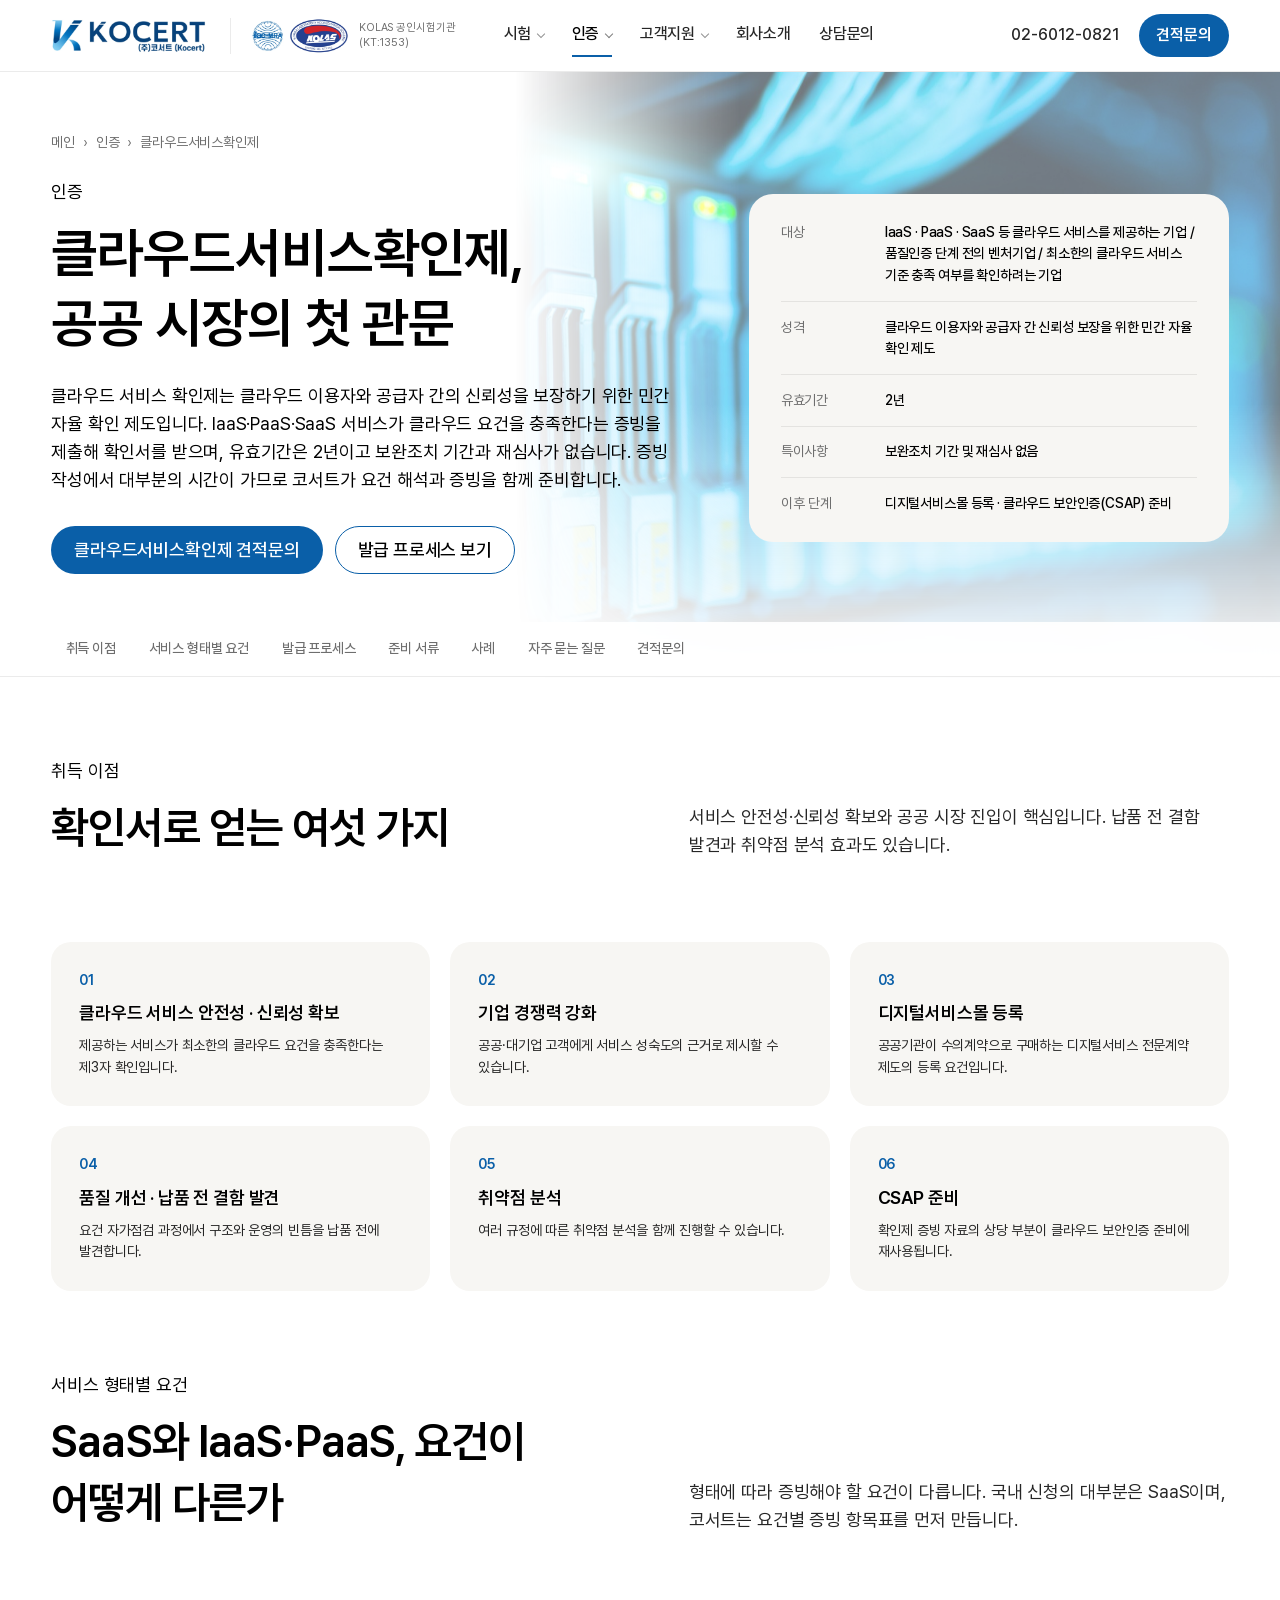
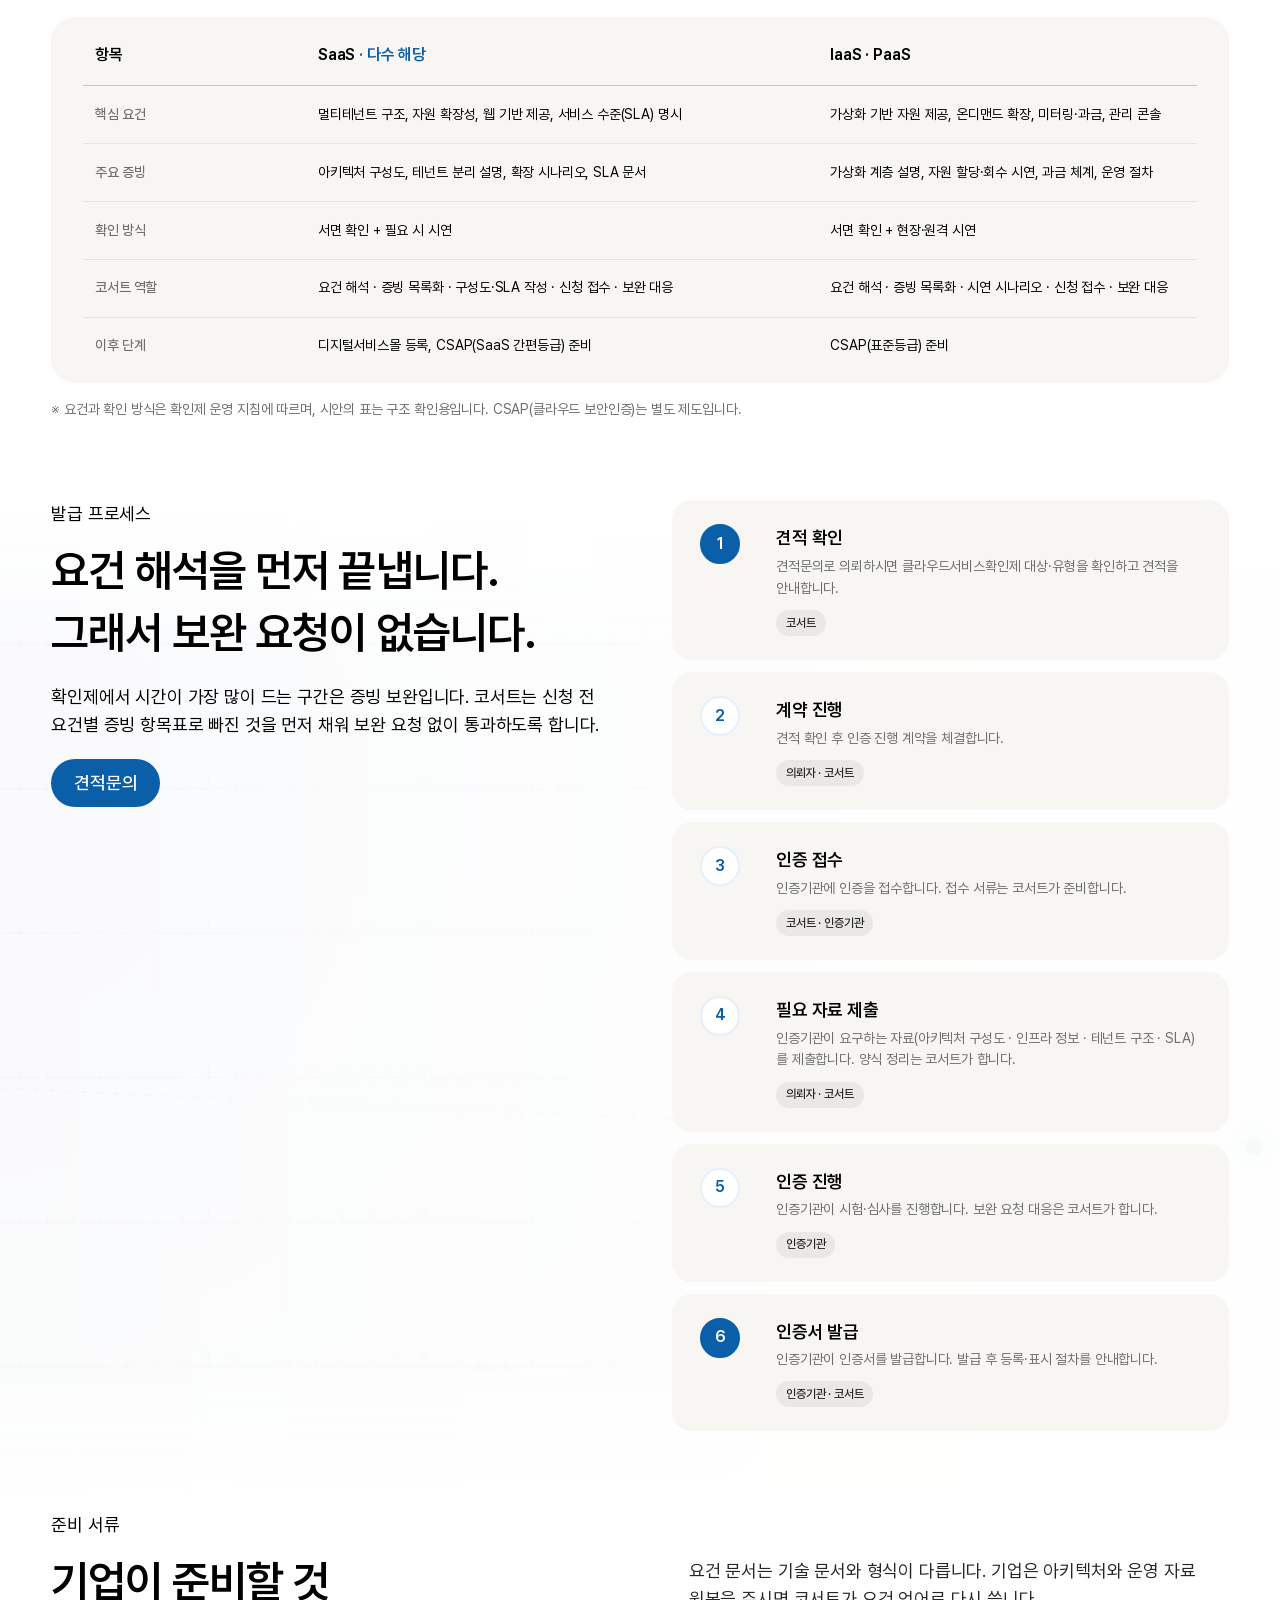
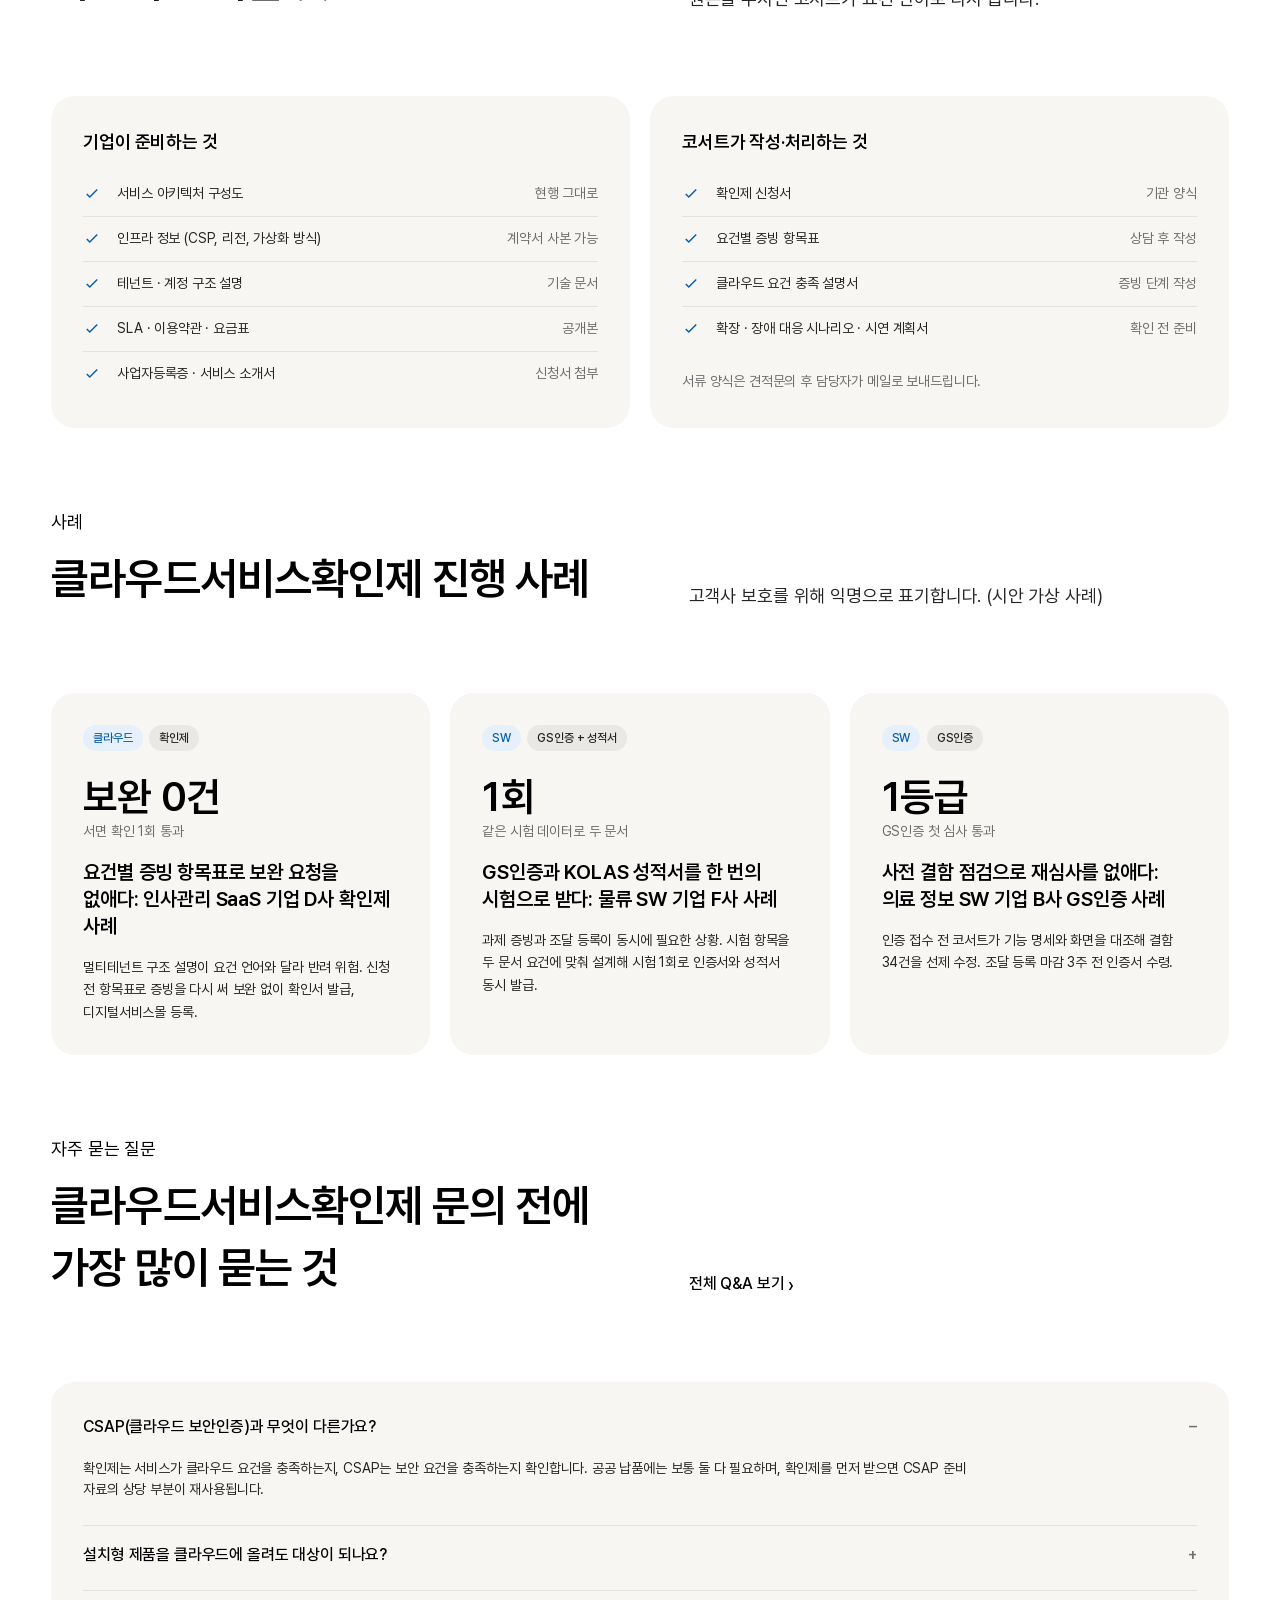
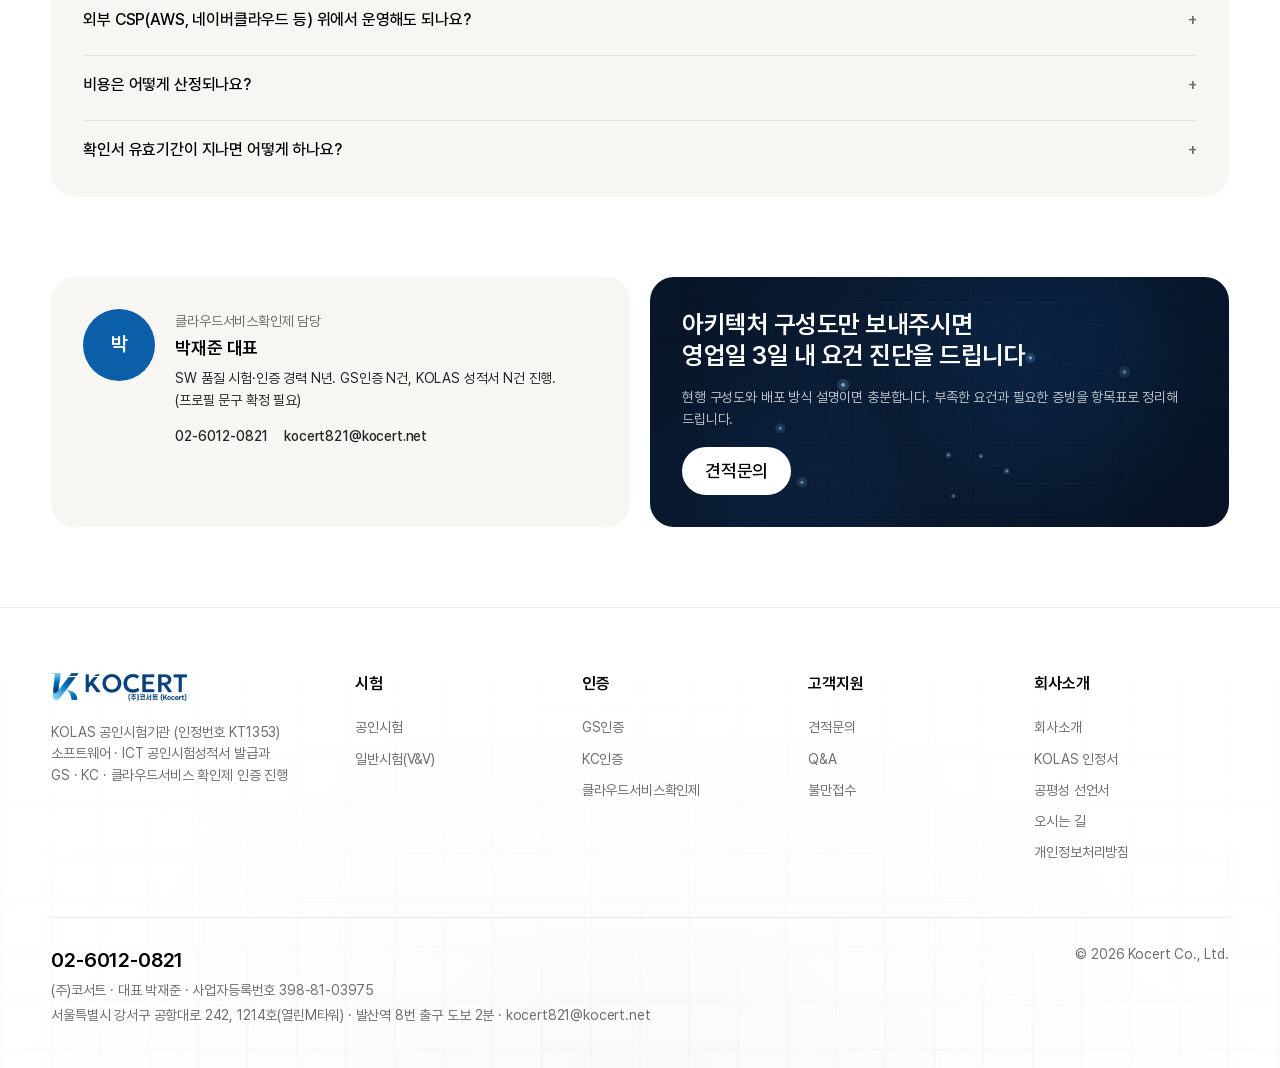
==== commit dd4c8194: "feat: 메인 슬로건 '(주)코서트' 표기로 변경, GS/KC/클라우드 서브 히어로 이미지 개별 교체" ====
--- a/cloud.html
+++ b/cloud.html
@@ -30,7 +30,7 @@
 <main>
 
   <section class="page-hero page-hero--media" aria-labelledby="page-title">
-    <img class="page-hero__media" src="media/photo/subhero-cert_1920x1080.jpg" alt="">
+    <img class="page-hero__media" src="media/photo/subhero-cloud_1920x1080.jpg" alt="">
     <div class="container">
       <nav class="crumb" aria-label="현재 위치"><a href="index.html">메인</a><span><a href="gs.html">인증</a></span><span>클라우드서비스확인제</span></nav>
       <div class="page-hero__row">
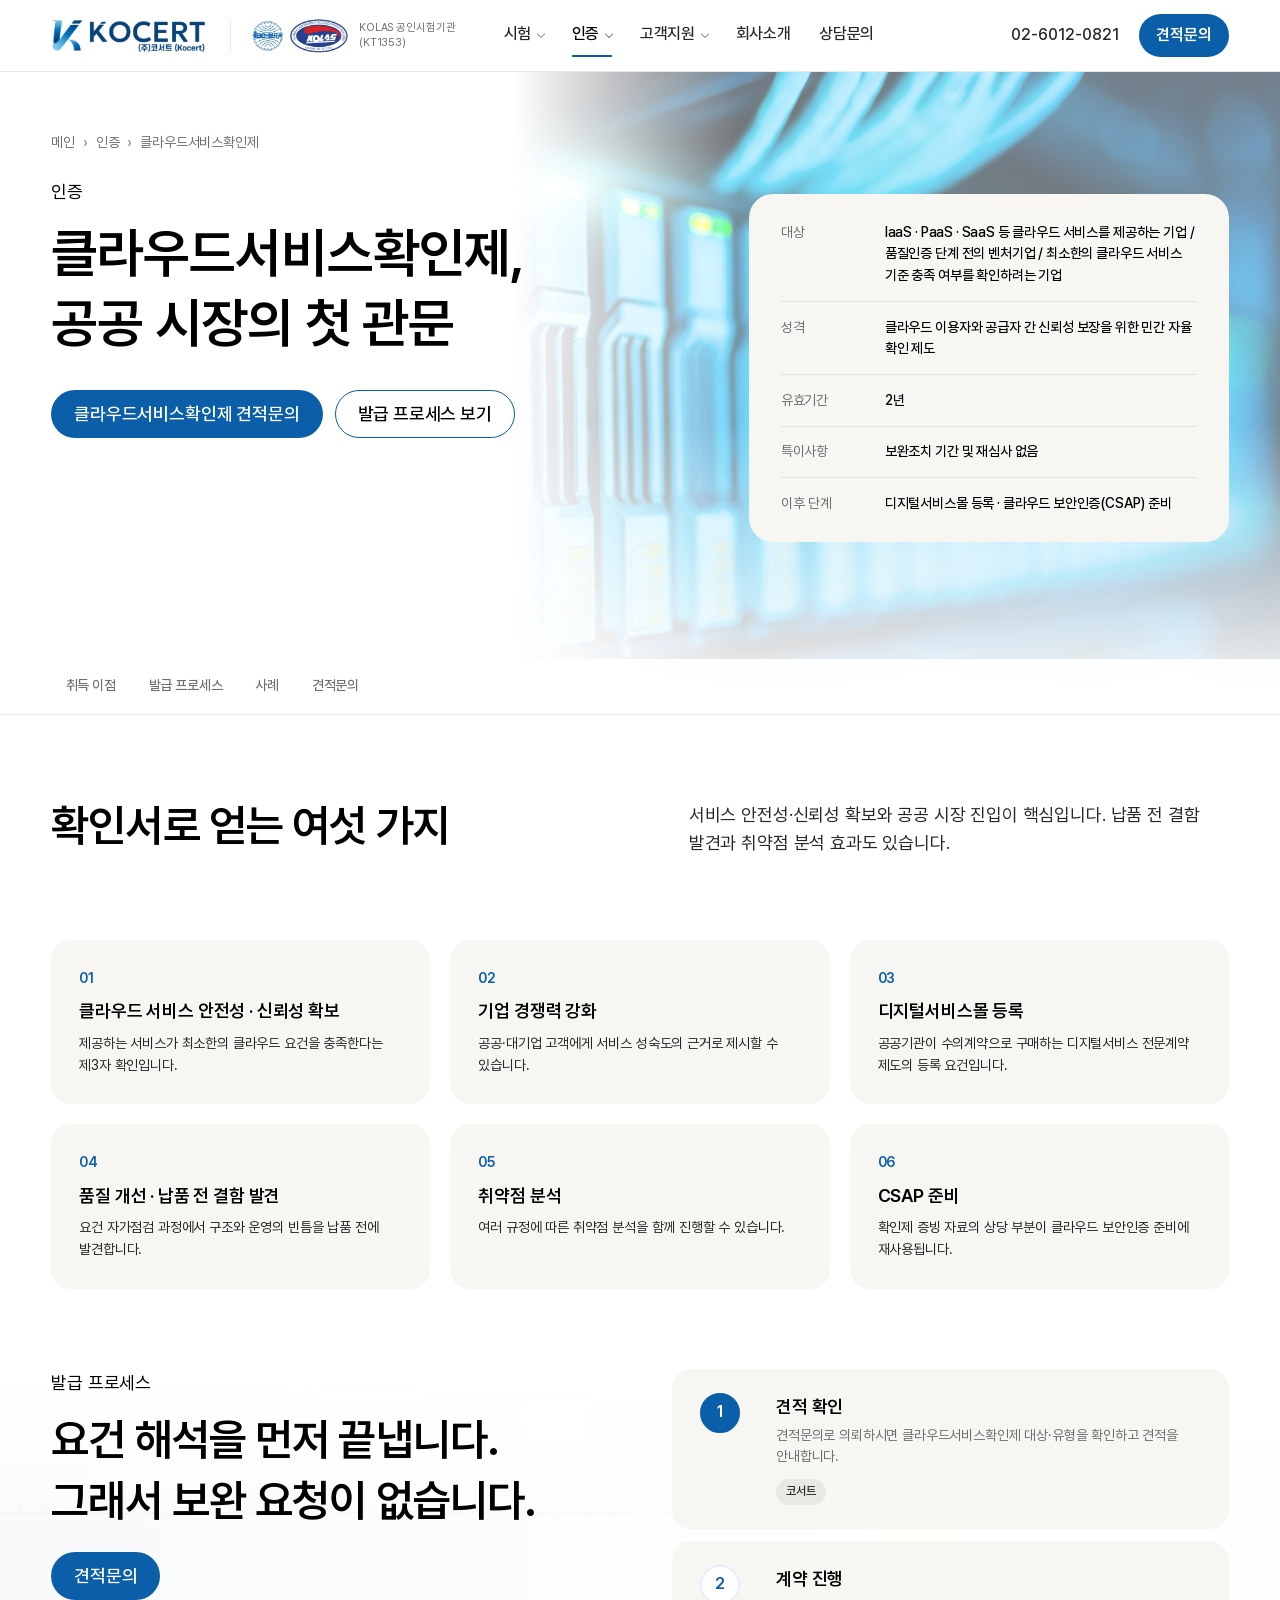
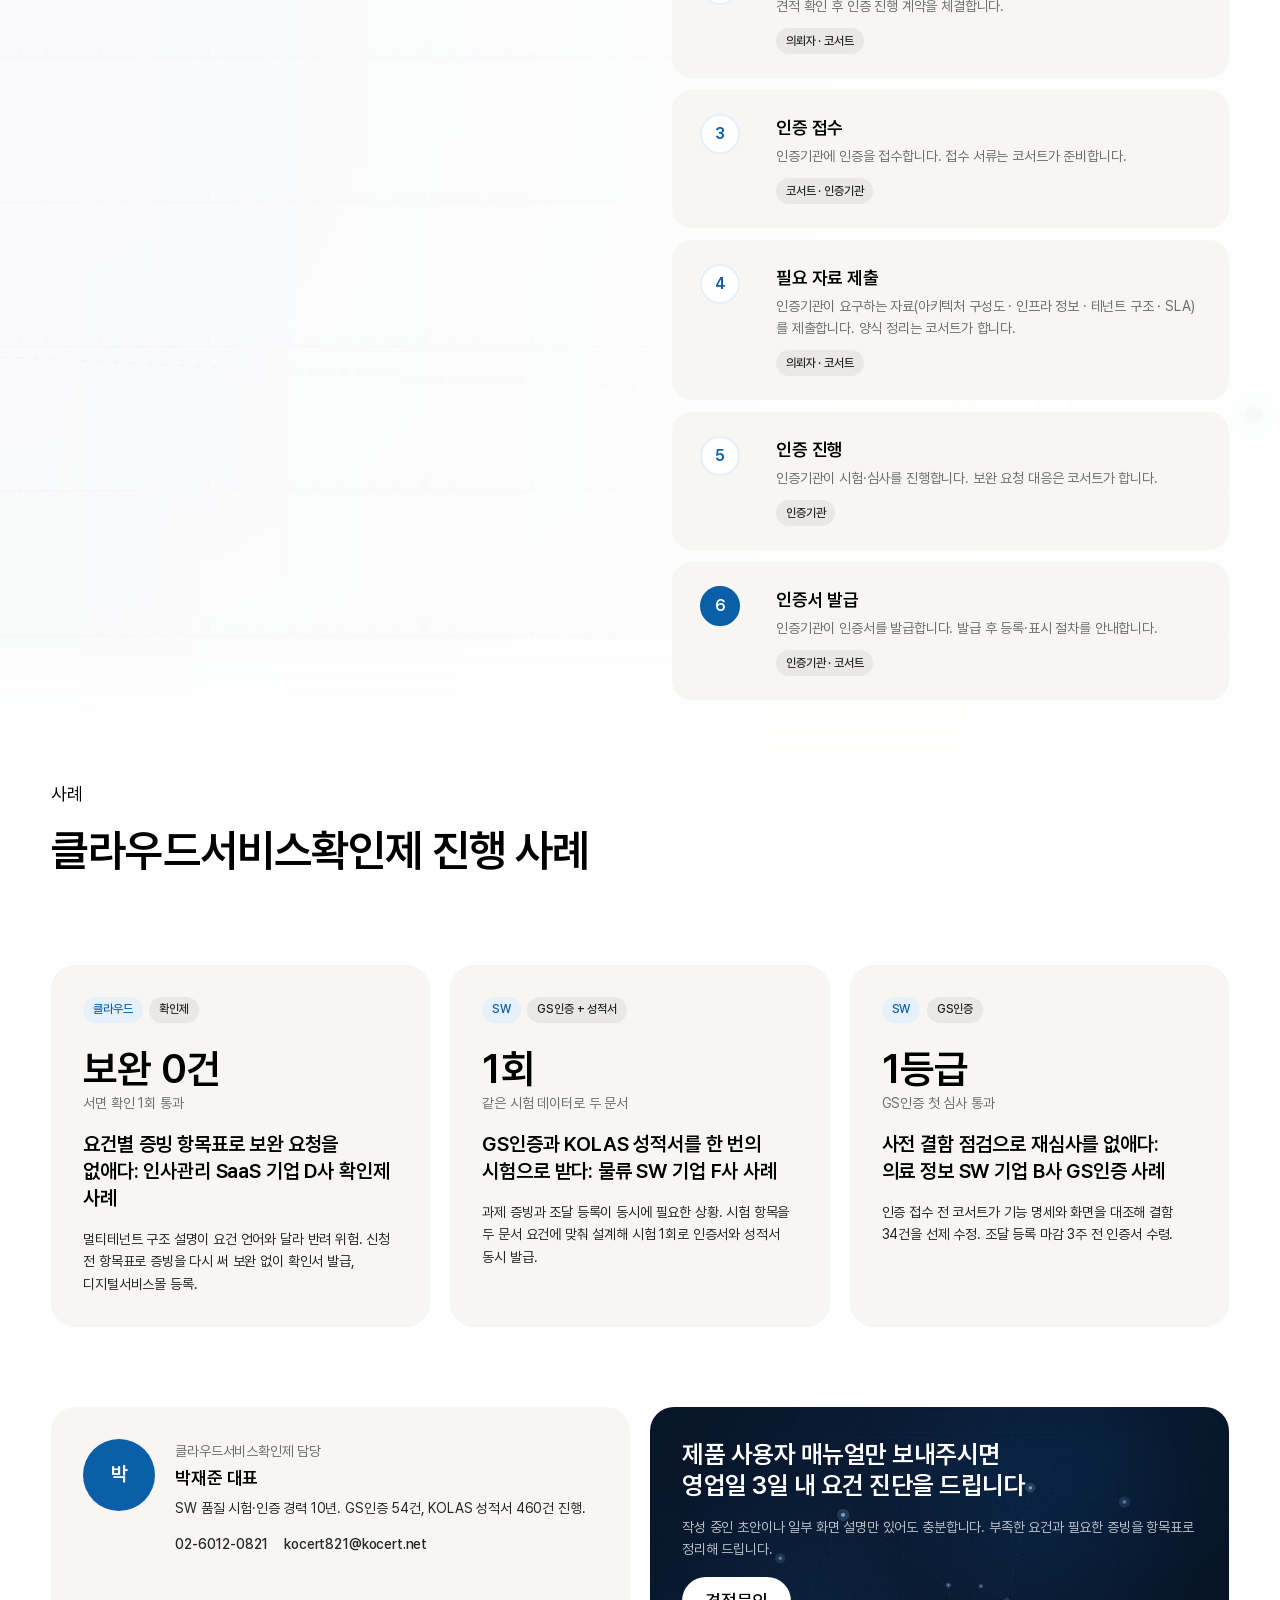
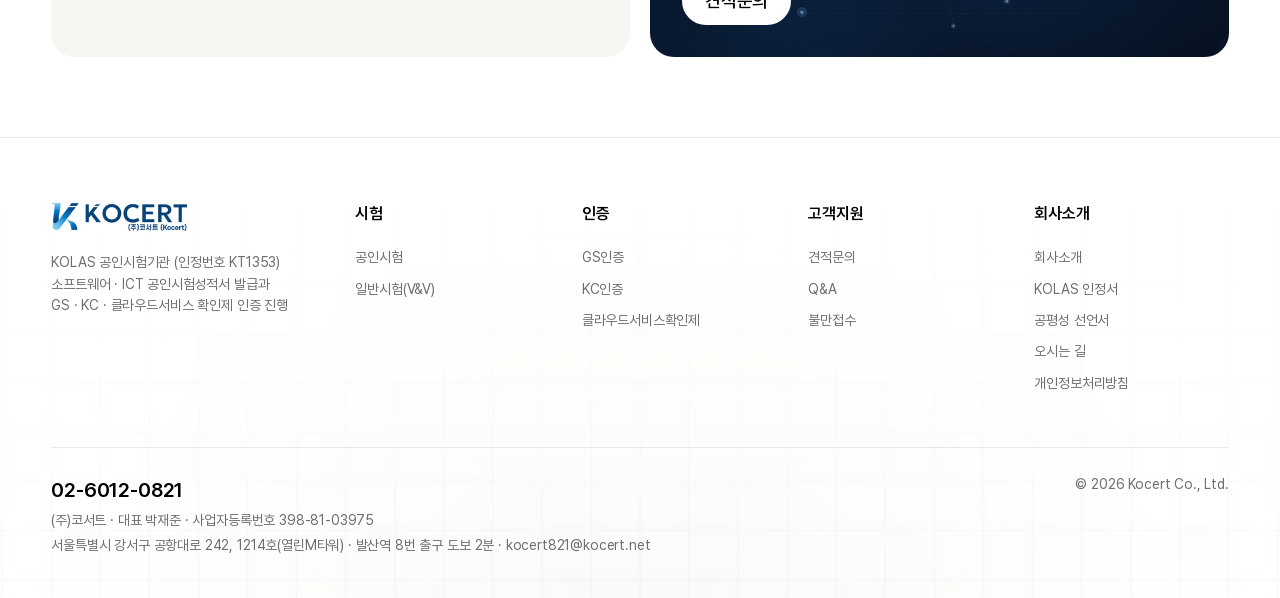
==== commit f155ede7: "feat: 수정요청목록 v13 반영 — 메인 카피·빠른 서비스 5개·카테고리 공통 삭제·FAQ 통합·불만접수 폼·클라우드 섹션 정리 - 전역: KT1353 표기 통일, 담당자 프로" ====
--- a/cloud.html
+++ b/cloud.html
@@ -5,17 +5,17 @@
 <meta name="viewport" content="width=device-width, initial-scale=1">
 <title>클라우드서비스확인제 | 코서트</title>
 <meta name="description" content="클라우드 서비스 확인제 취득 진행. 서비스 형태 판별, 요건 자가점검, 증빙 작성부터 확인서 발급과 디지털서비스몰 등록까지.">
-<link rel="stylesheet" href="styles.css?v=20261020g">
+<link rel="stylesheet" href="styles.css?v=20261101">
 </head>
 <body>
 
 <header class="header">
   <div class="container header__inner">
-    <a class="header__logo" href="index.html" aria-label="코서트 메인"><img src="media/brand/kocert-logo_465x102.png" alt="KOCERT (주)코서트" width="155" height="34"></a><div class="header__kolas"><img src="media/brand/kolas-ilac-marks_328x120.png" alt="ILAC-MRA · KOLAS" width="98" height="36"><span>KOLAS 공인시험기관<br>(KT:1353)</span></div>
+    <a class="header__logo" href="index.html" aria-label="코서트 메인"><img src="media/brand/kocert-logo_465x102.png" alt="KOCERT (주)코서트" width="155" height="34"></a><div class="header__kolas"><img src="media/brand/kolas-ilac-marks_328x120.png" alt="ILAC-MRA · KOLAS" width="98" height="36"><span>KOLAS 공인시험기관<br>(KT1353)</span></div>
     <nav class="nav" aria-label="주 메뉴">
       <div class="nav__item has-sub"><a href="test-accredited.html" aria-haspopup="true">시험</a><div class="nav__sub"><a href="test-accredited.html">공인시험</a><a href="test-general.html">일반시험(V&amp;V)</a></div></div>
       <div class="nav__item has-sub"><a href="gs.html" aria-current="page" aria-haspopup="true">인증</a><div class="nav__sub"><a href="gs.html">GS인증</a><a href="kc.html">KC인증</a><a href="cloud.html">클라우드서비스확인제</a></div></div>
-      <div class="nav__item has-sub"><a href="contact.html" aria-haspopup="true">고객지원</a><div class="nav__sub"><a href="contact.html">견적문의</a><a href="faq.html">Q&amp;A</a><a href="contact.html?type=complaint">불만접수</a></div></div>
+      <div class="nav__item has-sub"><a href="contact.html?type=quote" aria-haspopup="true">고객지원</a><div class="nav__sub"><a href="contact.html?type=quote">견적문의</a><a href="faq.html">Q&amp;A</a><a href="contact.html?type=complaint">불만접수</a></div></div>
       <a href="company.html">회사소개</a>
       <a href="contact.html">상담문의</a>
     </nav>
@@ -37,7 +37,6 @@
         <div>
           <p class="eyebrow">인증</p>
           <h1 class="h1" id="page-title">클라우드서비스확인제,<br>공공 시장의 첫 관문</h1>
-          <p class="lead" style="margin-top:1.5rem">클라우드 서비스 확인제는 클라우드 이용자와 공급자 간의 신뢰성을 보장하기 위한 민간 자율 확인 제도입니다. IaaS·PaaS·SaaS 서비스가 클라우드 요건을 충족한다는 증빙을 제출해 확인서를 받으며, 유효기간은 2년이고 보완조치 기간과 재심사가 없습니다. 증빙 작성에서 대부분의 시간이 가므로 코서트가 요건 해석과 증빙을 함께 준비합니다.</p>
           <div class="page-hero__actions">
             <a class="btn btn--ink" href="contact.html">클라우드서비스확인제 견적문의</a>
             <a class="btn btn--outline" href="#process">발급 프로세스 보기</a>
@@ -55,11 +54,8 @@
     <nav class="subnav" aria-label="페이지 내 이동">
       <div class="container subnav__inner">
         <a href="#uses">취득 이점</a>
-        <a href="#compare">서비스 형태별 요건</a>
         <a href="#process">발급 프로세스</a>
-        <a href="#docs">준비 서류</a>
         <a href="#cases">사례</a>
-        <a href="#faq">자주 묻는 질문</a>
         <a href="#contact">견적문의</a>
       </div>
     </nav>
@@ -69,7 +65,6 @@
     <div class="container">
       <div class="section-head">
         <div>
-          <p class="eyebrow">취득 이점</p>
           <h2 class="h2" id="uses-title">확인서로 얻는 여섯 가지</h2>
         </div>
         <div class="section-head__aside"><p class="lead">서비스 안전성·신뢰성 확보와 공공 시장 진입이 핵심입니다. 납품 전 결함 발견과 취약점 분석 효과도 있습니다.</p></div>
@@ -85,32 +80,6 @@
     </div>
   </section>
 
-  <section class="section" id="compare" aria-labelledby="compare-title" style="padding-top:0">
-    <div class="container">
-      <div class="section-head">
-        <div>
-          <p class="eyebrow">서비스 형태별 요건</p>
-          <h2 class="h2" id="compare-title">SaaS와 IaaS·PaaS, 요건이 어떻게 다른가</h2>
-        </div>
-        <div class="section-head__aside"><p class="lead">형태에 따라 증빙해야 할 요건이 다릅니다. 국내 신청의 대부분은 SaaS이며, 코서트는 요건별 증빙 항목표를 먼저 만듭니다.</p></div>
-      </div>
-      <div class="compare">
-        <table>
-          <caption class="sr-only">SaaS와 IaaS·PaaS, 요건이 어떻게 다른가</caption>
-          <colgroup><col><col class="c-rec"><col></colgroup>
-          <thead><tr><th scope="col">항목</th><th scope="col">SaaS <span class="is-rec">· 다수 해당</span></th><th scope="col">IaaS · PaaS</th></tr></thead>
-          <tbody>
-            <tr><th scope="row">핵심 요건</th><td>멀티테넌트 구조, 자원 확장성, 웹 기반 제공, 서비스 수준(SLA) 명시</td><td>가상화 기반 자원 제공, 온디맨드 확장, 미터링·과금, 관리 콘솔</td></tr>
-            <tr><th scope="row">주요 증빙</th><td>아키텍처 구성도, 테넌트 분리 설명, 확장 시나리오, SLA 문서</td><td>가상화 계층 설명, 자원 할당·회수 시연, 과금 체계, 운영 절차</td></tr>
-            <tr><th scope="row">확인 방식</th><td>서면 확인 + 필요 시 시연</td><td>서면 확인 + 현장·원격 시연</td></tr>
-            <tr><th scope="row">코서트 역할</th><td>요건 해석 · 증빙 목록화 · 구성도·SLA 작성 · 신청 접수 · 보완 대응</td><td>요건 해석 · 증빙 목록화 · 시연 시나리오 · 신청 접수 · 보완 대응</td></tr>
-            <tr><th scope="row">이후 단계</th><td>디지털서비스몰 등록, CSAP(SaaS 간편등급) 준비</td><td>CSAP(표준등급) 준비</td></tr>
-          </tbody>
-        </table>
-      </div>
-      <p class="caption stats__note">※ 요건과 확인 방식은 확인제 운영 지침에 따르며, 시안의 표는 구조 확인용입니다. CSAP(클라우드 보안인증)는 별도 제도입니다.</p>
-    </div>
-  </section>
 
   <section class="section process section--bg section--bg-process" id="process" aria-labelledby="process-title" style="padding-top:0">
     <div class="container process__inner">
@@ -119,7 +88,6 @@
           <p class="eyebrow">발급 프로세스</p>
           <h2 class="h2" id="process-title">요건 해석을 먼저 끝냅니다.<br>그래서 보완 요청이 없습니다.</h2>
         </div>
-        <p class="lead">확인제에서 시간이 가장 많이 드는 구간은 증빙 보완입니다. 코서트는 신청 전 요건별 증빙 항목표로 빠진 것을 먼저 채워 보완 요청 없이 통과하도록 합니다.</p>
         <a class="btn btn--ink" href="contact.html">견적문의</a>
       </div>
       <ol class="steps">
@@ -133,36 +101,6 @@
     </div>
   </section>
 
-  <section class="section" id="docs" aria-labelledby="docs-title" style="padding-top:0">
-    <div class="container">
-      <div class="section-head">
-        <div>
-          <p class="eyebrow">준비 서류</p>
-          <h2 class="h2" id="docs-title">기업이 준비할 것</h2>
-        </div>
-        <div class="section-head__aside"><p class="lead">요건 문서는 기술 문서와 형식이 다릅니다. 기업은 아키텍처와 운영 자료 원본을 주시면 코서트가 요건 언어로 다시 씁니다.</p></div>
-      </div>
-      <div class="docs__grid">
-        <div class="doclist">
-          <h3>기업이 준비하는 것</h3>
-          <ul>
-            <li><svg viewBox="0 0 24 24" fill="none" stroke="currentColor" stroke-width="2"><path d="M5 12l4 4 10-10"/></svg>서비스 아키텍처 구성도<span class="caption">현행 그대로</span></li>
-            <li><svg viewBox="0 0 24 24" fill="none" stroke="currentColor" stroke-width="2"><path d="M5 12l4 4 10-10"/></svg>인프라 정보 (CSP, 리전, 가상화 방식)<span class="caption">계약서 사본 가능</span></li>
-            <li><svg viewBox="0 0 24 24" fill="none" stroke="currentColor" stroke-width="2"><path d="M5 12l4 4 10-10"/></svg>테넌트 · 계정 구조 설명<span class="caption">기술 문서</span></li>
-            <li><svg viewBox="0 0 24 24" fill="none" stroke="currentColor" stroke-width="2"><path d="M5 12l4 4 10-10"/></svg>SLA · 이용약관 · 요금표<span class="caption">공개본</span></li>
-            <li><svg viewBox="0 0 24 24" fill="none" stroke="currentColor" stroke-width="2"><path d="M5 12l4 4 10-10"/></svg>사업자등록증 · 서비스 소개서<span class="caption">신청서 첨부</span></li>
-          </ul>
-        </div>
-        <div class="doclist">
-          <h3>코서트가 작성·처리하는 것</h3>
-          <ul>
-            <li><svg viewBox="0 0 24 24" fill="none" stroke="currentColor" stroke-width="2"><path d="M5 12l4 4 10-10"/></svg>확인제 신청서<span class="caption">기관 양식</span></li><li><svg viewBox="0 0 24 24" fill="none" stroke="currentColor" stroke-width="2"><path d="M5 12l4 4 10-10"/></svg>요건별 증빙 항목표<span class="caption">상담 후 작성</span></li><li><svg viewBox="0 0 24 24" fill="none" stroke="currentColor" stroke-width="2"><path d="M5 12l4 4 10-10"/></svg>클라우드 요건 충족 설명서<span class="caption">증빙 단계 작성</span></li><li><svg viewBox="0 0 24 24" fill="none" stroke="currentColor" stroke-width="2"><path d="M5 12l4 4 10-10"/></svg>확장 · 장애 대응 시나리오 · 시연 계획서<span class="caption">확인 전 준비</span></li>
-          </ul>
-          <p class="caption doclist__note">서류 양식은 견적문의 후 담당자가 메일로 보내드립니다.</p>
-        </div>
-      </div>
-    </div>
-  </section>
 
   <section class="section cases" id="cases" aria-labelledby="cases-title" style="padding-top:0">
     <div class="container">
@@ -171,7 +109,7 @@
           <p class="eyebrow">사례</p>
           <h2 class="h2" id="cases-title">클라우드서비스확인제 진행 사례</h2>
         </div>
-        <div class="section-head__aside"><p class="lead muted">고객사 보호를 위해 익명으로 표기합니다. (시안 가상 사례)</p></div>
+        <div class="section-head__aside"></div>
       </div>
       <div class="cases__grid">
         <article class="case">
@@ -195,24 +133,6 @@
       </div>
     </div>
   </section>
-  <section class="section" id="faq" aria-labelledby="faq-title" style="padding-top:0">
-    <div class="container">
-      <div class="section-head">
-        <div>
-          <p class="eyebrow">자주 묻는 질문</p>
-          <h2 class="h2" id="faq-title">클라우드서비스확인제 문의 전에 가장 많이 묻는 것</h2>
-        </div>
-        <div class="section-head__aside"><a class="link" href="faq.html">전체 Q&amp;A 보기</a></div>
-      </div>
-      <div class="faq faq--wide">
-        <details open><summary>CSAP(클라우드 보안인증)과 무엇이 다른가요?</summary><p>확인제는 서비스가 클라우드 요건을 충족하는지, CSAP는 보안 요건을 충족하는지 확인합니다. 공공 납품에는 보통 둘 다 필요하며, 확인제를 먼저 받으면 CSAP 준비 자료의 상당 부분이 재사용됩니다.</p></details>
-        <details><summary>설치형 제품을 클라우드에 올려도 대상이 되나요?</summary><p>단순 호스팅은 요건을 충족하기 어렵습니다. 멀티테넌트 구조와 자원 확장성이 핵심이며, 코서트가 현재 구조로 가능한지 먼저 진단합니다.</p></details>
-        <details><summary>외부 CSP(AWS, 네이버클라우드 등) 위에서 운영해도 되나요?</summary><p>가능합니다. CSP의 인프라 요건은 계약과 구성 정보로 증빙하고, 서비스 계층의 요건은 기업이 직접 증빙합니다.</p></details>
-        <details><summary>비용은 어떻게 산정되나요?</summary><p>확인 기관 수수료와 코서트 수수료로 구성됩니다. 수수료는 증빙 작성 범위(자가 점검만 / 문서 작성 포함)에 따라 달라집니다.</p></details>
-        <details><summary>확인서 유효기간이 지나면 어떻게 하나요?</summary><p>유효기간은 2년이며 만료 전 갱신 신청이 필요합니다. 보완조치 기간과 재심사가 없는 제도라 갱신 시에도 증빙 자료를 최신으로 정리해 제출합니다.</p></details>
-      </div>
-    </div>
-  </section>
 
   <section class="section" id="contact" aria-labelledby="contact-title" style="padding-top:0">
     <div class="container">
@@ -223,13 +143,13 @@
           <div>
             <span class="caption">클라우드서비스확인제 담당</span>
             <strong>박재준 대표</strong>
-            <p>SW 품질 시험·인증 경력 N년. GS인증 N건, KOLAS 성적서 N건 진행. (프로필 문구 확정 필요)</p>
+            <p>SW 품질 시험·인증 경력 10년. GS인증 54건, KOLAS 성적서 460건 진행.</p>
             <div class="consultant__contact"><a href="tel:0260120821">02-6012-0821</a><a href="mailto:kocert821@kocert.net">kocert821@kocert.net</a></div>
           </div>
         </div>
         <div class="consultant__cta">
-          <h3 class="h3">아키텍처 구성도만 보내주시면<br>영업일 3일 내 요건 진단을 드립니다</h3>
-          <p>현행 구성도와 배포 방식 설명이면 충분합니다. 부족한 요건과 필요한 증빙을 항목표로 정리해 드립니다.</p>
+          <h3 class="h3">제품 사용자 매뉴얼만 보내주시면<br>영업일 3일 내 요건 진단을 드립니다</h3>
+          <p>작성 중인 초안이나 일부 화면 설명만 있어도 충분합니다. 부족한 요건과 필요한 증빙을 항목표로 정리해 드립니다.</p>
           <a class="btn btn--light" href="contact.html">견적문의</a>
         </div>
       </div>
@@ -260,6 +180,6 @@
   </div>
 </footer>
 
-<script src="app.js?v=20261020d" defer></script>
+<script src="app.js?v=20261101" defer></script>
 </body>
 </html>
--- a/styles.css
+++ b/styles.css
@@ -565,8 +565,13 @@
 .band__media { object-position: 70% 50%; opacity: 0.8; }
 .band::before { content: ""; position: absolute; inset: 0; z-index: 0; pointer-events: none; background: linear-gradient(90deg, rgba(14, 63, 117, 0.96) 0%, rgba(14, 63, 117, 0.85) 40%, rgba(14, 63, 117, 0.15) 75%, rgba(14, 63, 117, 0) 100%); }
 .page-hero--media .page-hero__row { grid-template-columns: minmax(0, 640px) minmax(0, 480px); }
+/* 인증 3페이지(GS·KC·클라우드) 히어로 높이 통일: 가장 긴 GS 정보 카드 높이에 맞춤 */
+@media (min-width: 1280px) { .page-hero--media .page-hero__row { min-height: 27.1rem; } }
+@media (min-width: 901px) and (max-width: 1279px) { .page-hero--media .page-hero__row { min-height: 30.3rem; } }
 .page-hero__media { left: 12%; width: 88%; opacity: 0.55; mask-image: linear-gradient(90deg, transparent 32%, #000 52%), linear-gradient(180deg, #000 55%, transparent); }
 @media (max-width: 900px) { .page-hero--media .page-hero__row { grid-template-columns: 1fr; } .page-hero__media { left: 0; opacity: 0.4; mask-image: linear-gradient(180deg, #000 50%, transparent); } .band::before { background: rgba(14, 63, 117, 0.7); } }
+/* 모바일: 내용 길이가 페이지마다 달라 섹션 높이 대신 이미지 높이를 고정해 통일 */
+@media (max-width: 900px) { .page-hero--media .page-hero__media { bottom: auto; height: 32rem; } }
 .band__media { z-index: 0; }
 .band::before { z-index: 1; background: linear-gradient(90deg, rgba(14, 63, 117, 0.97) 0%, rgba(14, 63, 117, 0.92) 48%, rgba(14, 63, 117, 0.35) 72%, rgba(14, 63, 117, 0.05) 100%); }
 .band.has-spot::after { z-index: 2; }
@@ -682,7 +687,7 @@
 .quick__title { grid-column: 1; }
 .quick__tabs { grid-column: 2; justify-self: end; border-bottom: 0; }
 .quick__tab { padding: 0.35rem 0; }
-.quick__grid { grid-column: 1 / -1; grid-template-columns: repeat(6, 1fr); gap: 0.75rem; }
+.quick__grid { grid-column: 1 / -1; grid-template-columns: repeat(5, 1fr); gap: 0.75rem; }
 .quick__foot { grid-column: 1 / -1; }
 @media (max-width: 1100px) { .quick__grid { grid-template-columns: repeat(3, 1fr); } }
 @media (max-width: 900px) { .quick { grid-template-columns: 1fr; } .quick__title, .quick__tabs { grid-column: 1; justify-self: start; } .quick__tabs { border-bottom: 1px solid var(--color-border); width: 100%; } .visual--media { aspect-ratio: 16 / 10; } }
@@ -713,3 +718,7 @@
 .header__kolas img { height: 36px; width: auto; }
 .header__kolas span { font-size: 11px; line-height: 1.3; letter-spacing: -0.01em; white-space: nowrap; }
 @media (max-width: 1200px) { .header__kolas { display: none; } }
+
+/* ---- 2026-11-01: quick panel without tabs ---- */
+.quick { grid-template-columns: 1fr; }
+.quick__title { grid-column: 1; }
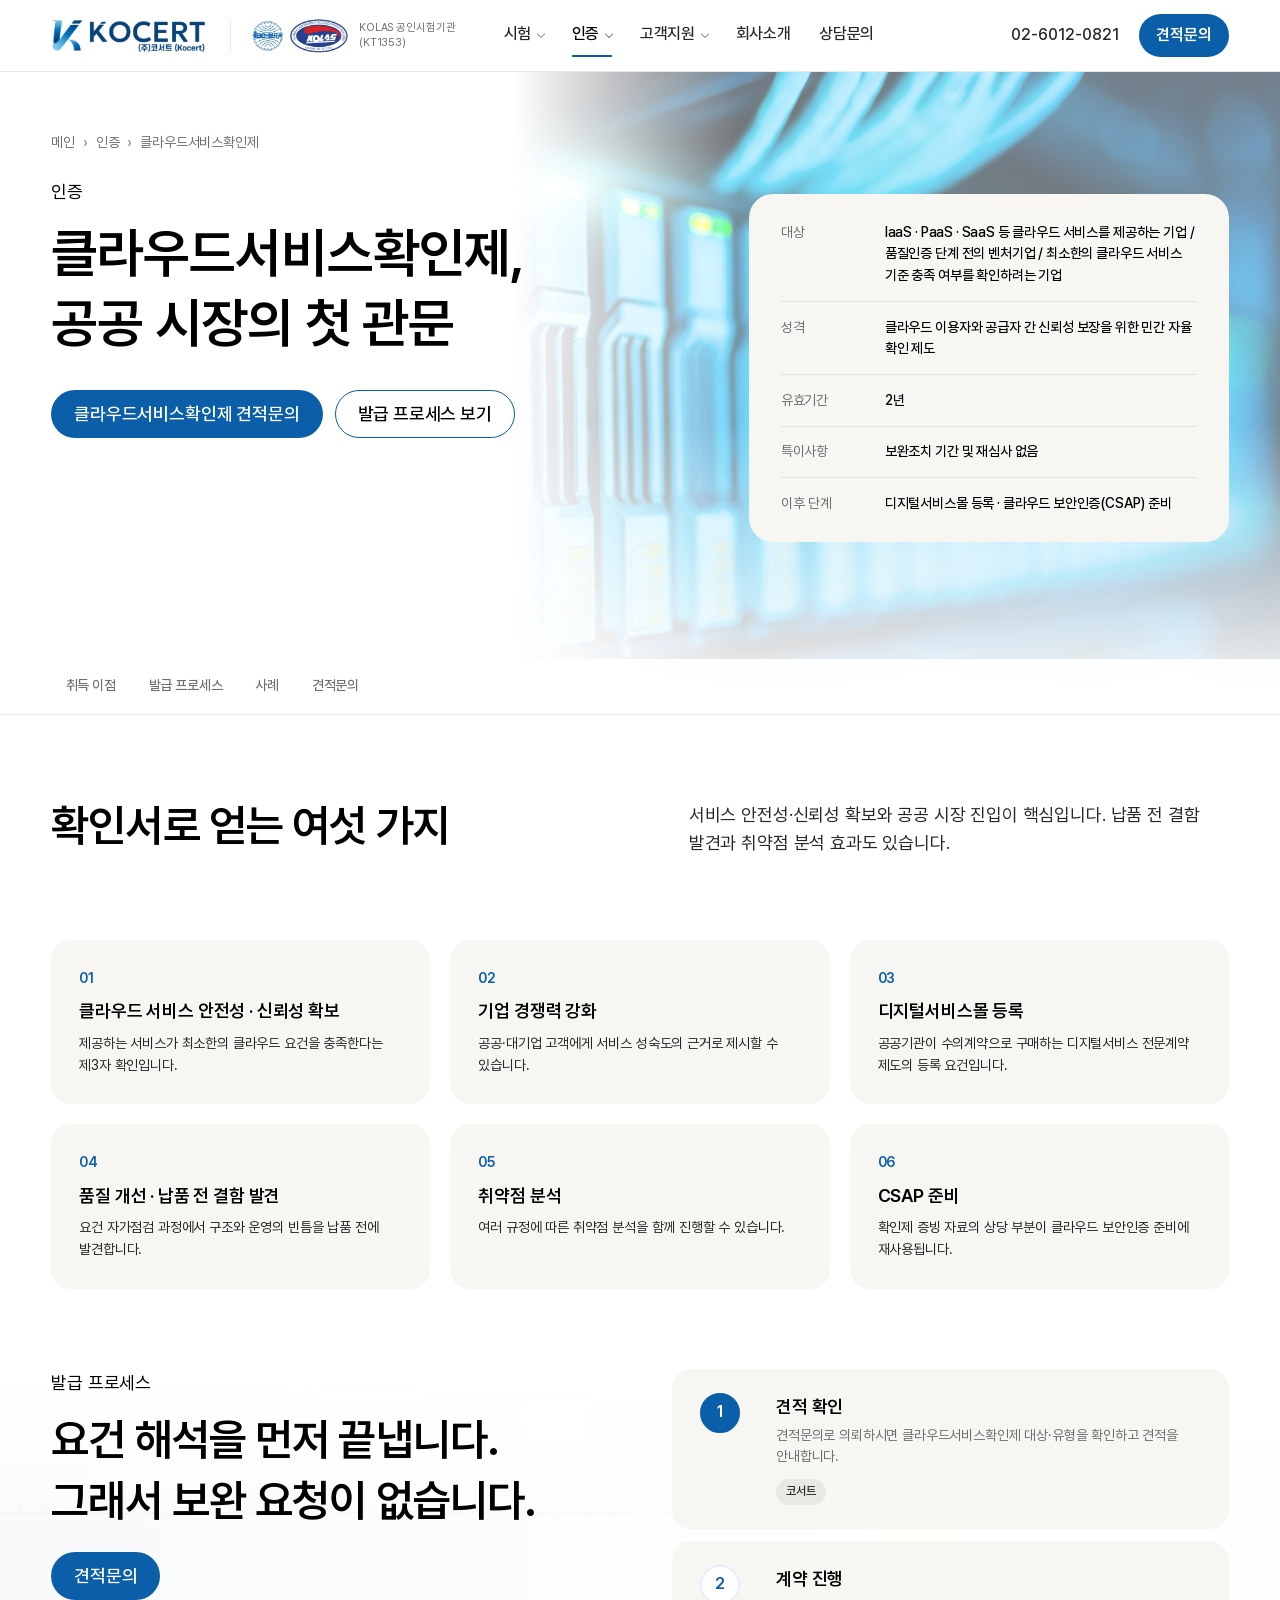
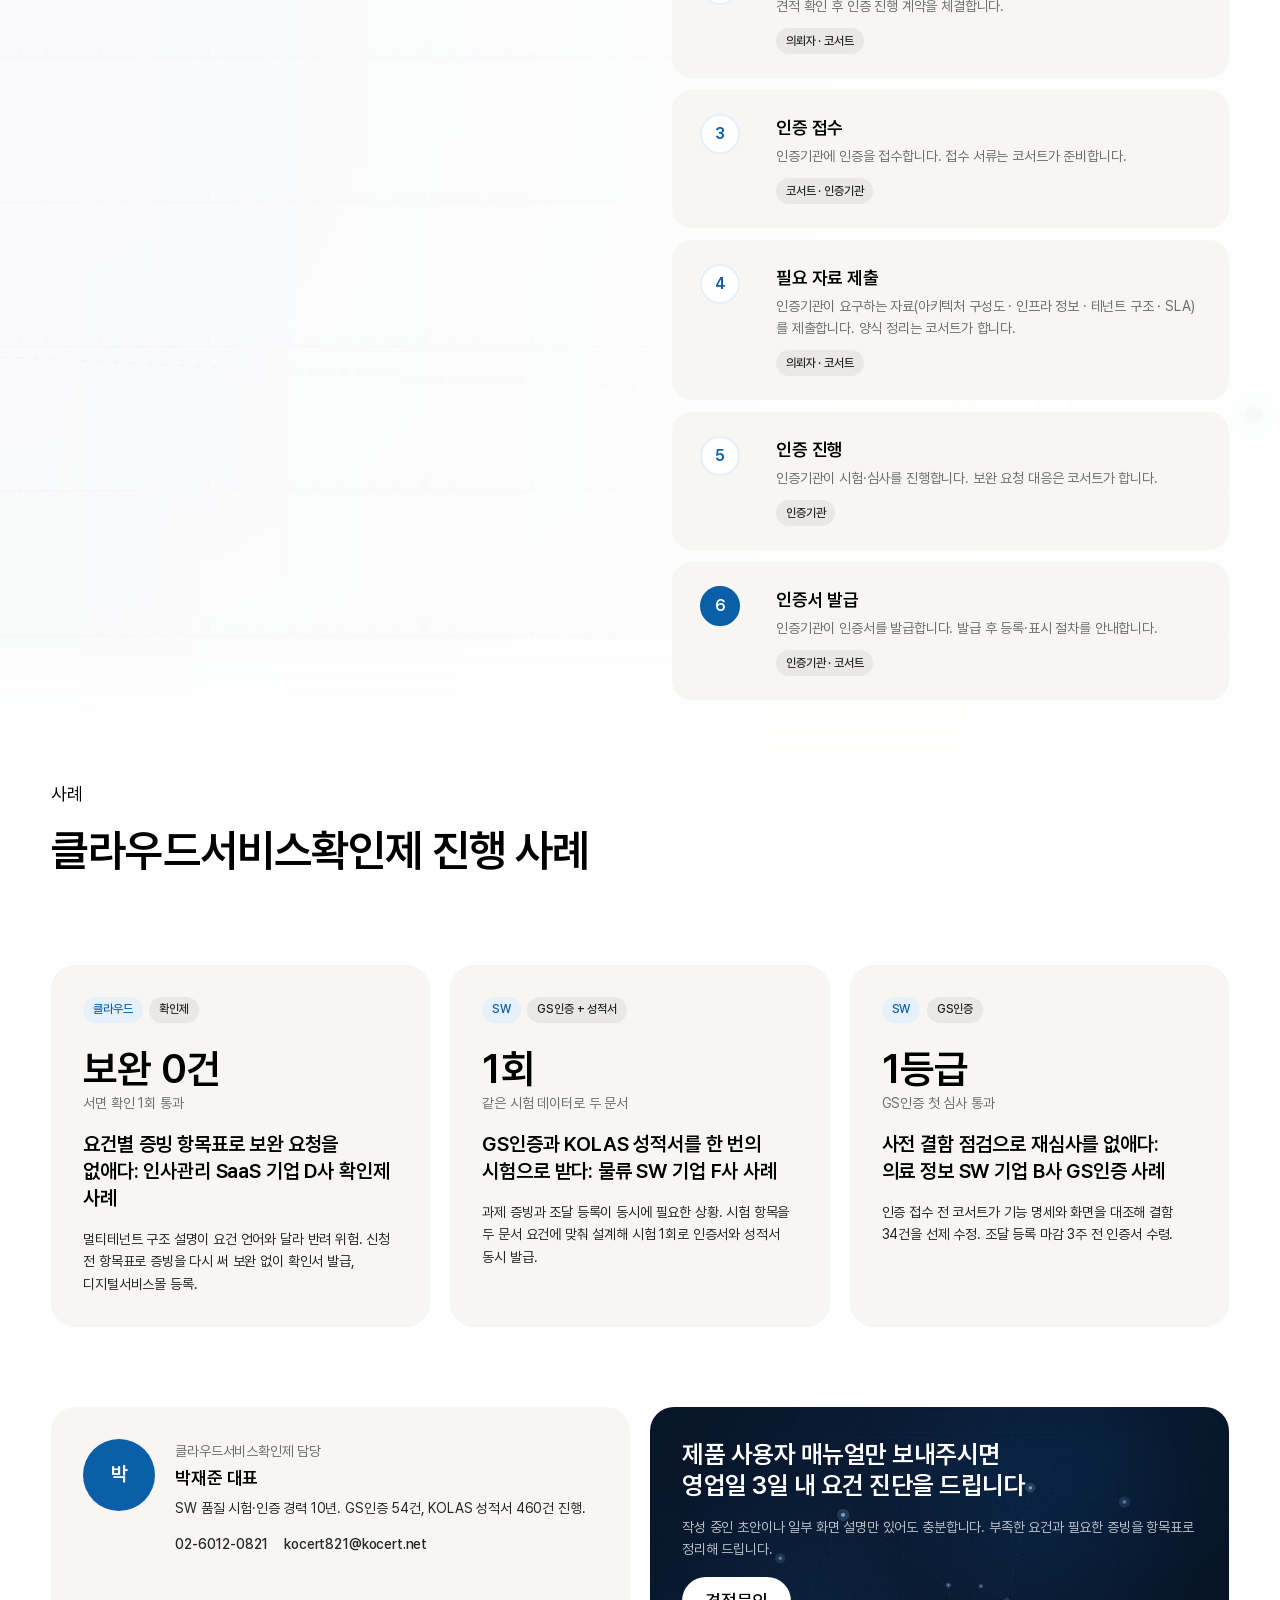
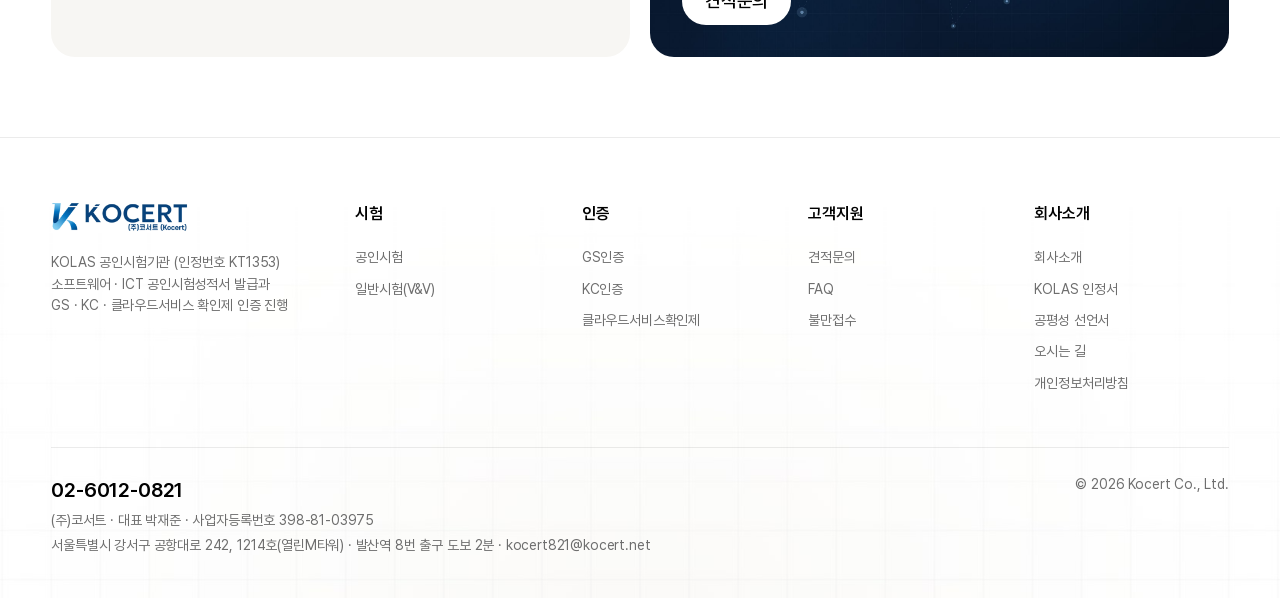
==== commit 394f4e97: "fix: 'Q&A' 표기를 'FAQ'로 전면 변경 (GNB·푸터·탭·FAQ 페이지) Co-Authored-By: Claude Fable 5.1 <noreply@anthropic.c" ====
--- a/cloud.html
+++ b/cloud.html
@@ -15,7 +15,7 @@
     <nav class="nav" aria-label="주 메뉴">
       <div class="nav__item has-sub"><a href="test-accredited.html" aria-haspopup="true">시험</a><div class="nav__sub"><a href="test-accredited.html">공인시험</a><a href="test-general.html">일반시험(V&amp;V)</a></div></div>
       <div class="nav__item has-sub"><a href="gs.html" aria-current="page" aria-haspopup="true">인증</a><div class="nav__sub"><a href="gs.html">GS인증</a><a href="kc.html">KC인증</a><a href="cloud.html">클라우드서비스확인제</a></div></div>
-      <div class="nav__item has-sub"><a href="contact.html?type=quote" aria-haspopup="true">고객지원</a><div class="nav__sub"><a href="contact.html?type=quote">견적문의</a><a href="faq.html">Q&amp;A</a><a href="contact.html?type=complaint">불만접수</a></div></div>
+      <div class="nav__item has-sub"><a href="contact.html?type=quote" aria-haspopup="true">고객지원</a><div class="nav__sub"><a href="contact.html?type=quote">견적문의</a><a href="faq.html">FAQ</a><a href="contact.html?type=complaint">불만접수</a></div></div>
       <a href="company.html">회사소개</a>
       <a href="contact.html">상담문의</a>
     </nav>
@@ -167,7 +167,7 @@
       </div>
       <div class="footer__col"><strong>시험</strong><a href="test-accredited.html">공인시험</a><a href="test-general.html">일반시험(V&amp;V)</a></div>
       <div class="footer__col"><strong>인증</strong><a href="gs.html">GS인증</a><a href="kc.html">KC인증</a><a href="cloud.html">클라우드서비스확인제</a></div>
-      <div class="footer__col"><strong>고객지원</strong><a href="contact.html">견적문의</a><a href="faq.html">Q&amp;A</a><a href="contact.html?type=complaint">불만접수</a></div>
+      <div class="footer__col"><strong>고객지원</strong><a href="contact.html">견적문의</a><a href="faq.html">FAQ</a><a href="contact.html?type=complaint">불만접수</a></div>
       <div class="footer__col"><strong>회사소개</strong><a href="company.html">회사소개</a><a href="company.html#cert">KOLAS 인정서</a><a href="company.html#impartiality">공평성 선언서</a><a href="company.html#map">오시는 길</a><a href="privacy.html">개인정보처리방침</a></div>
     </div>
     <div class="footer__bottom">
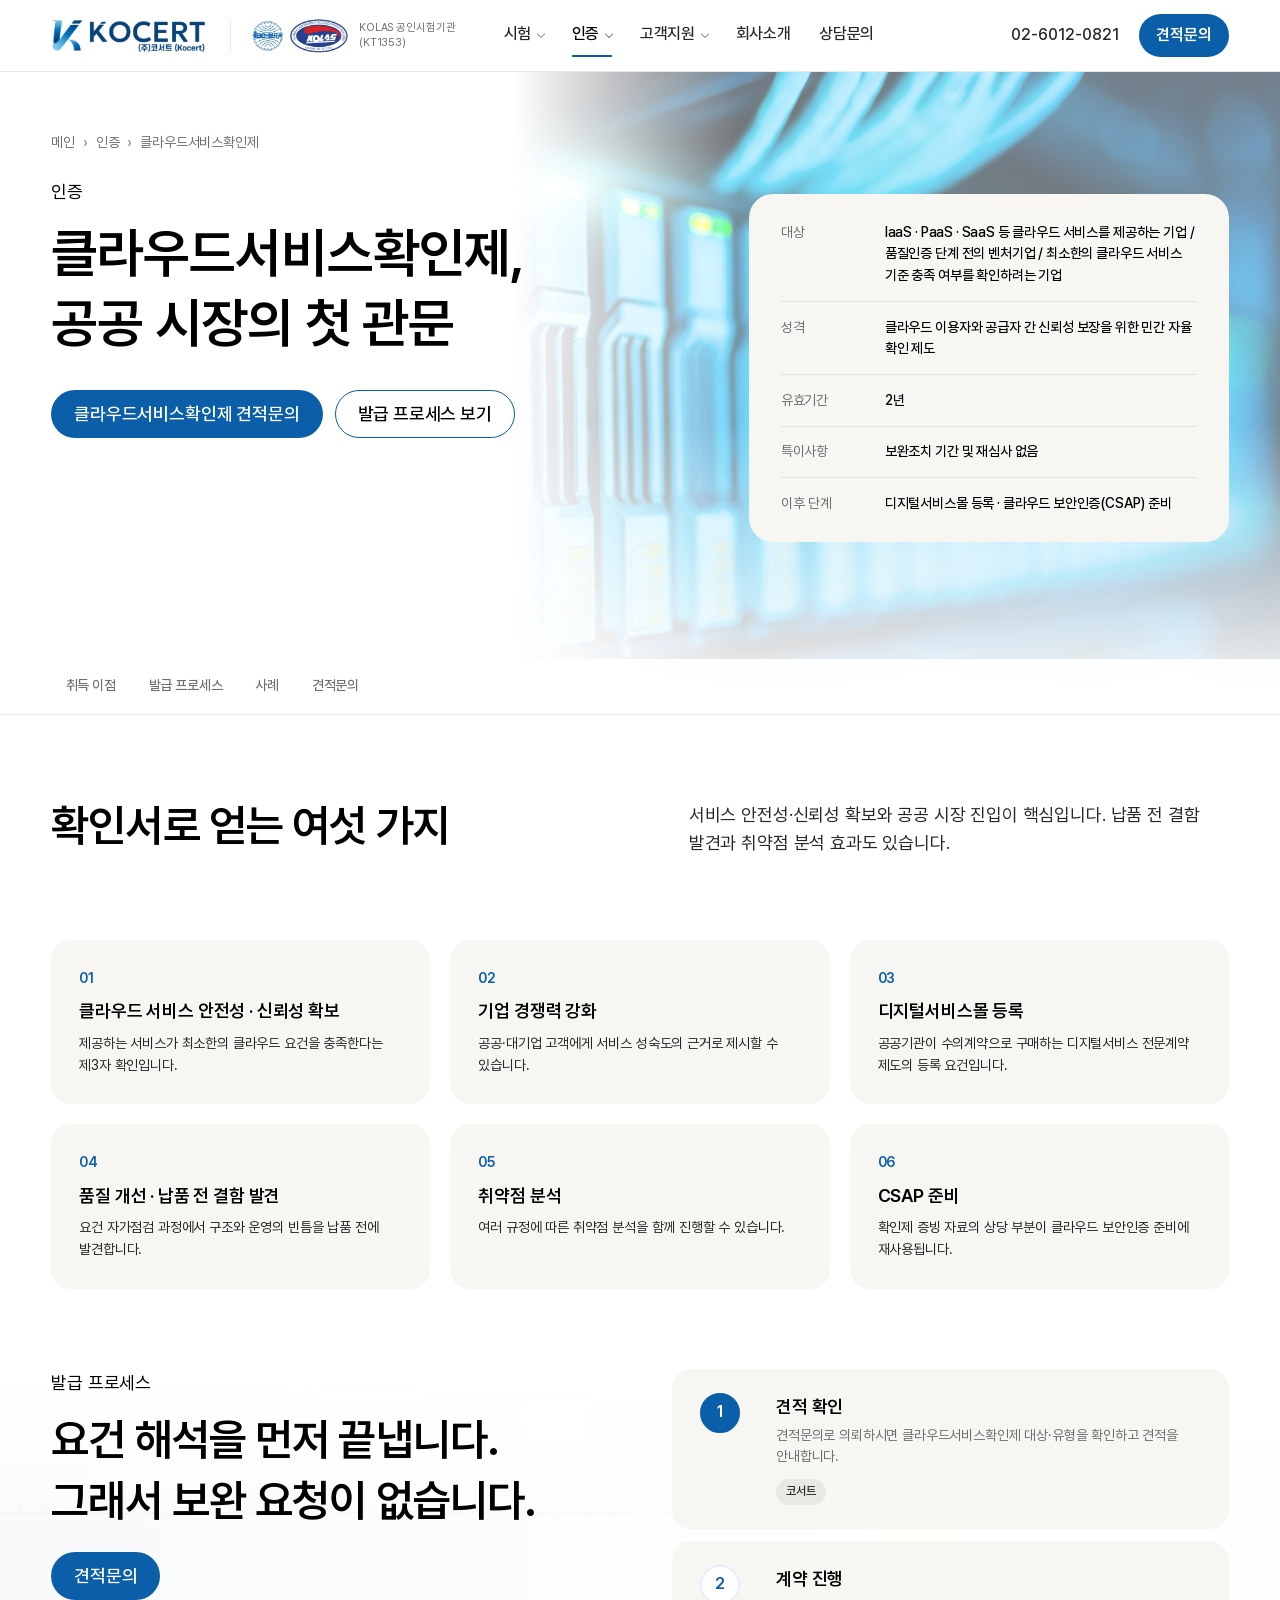
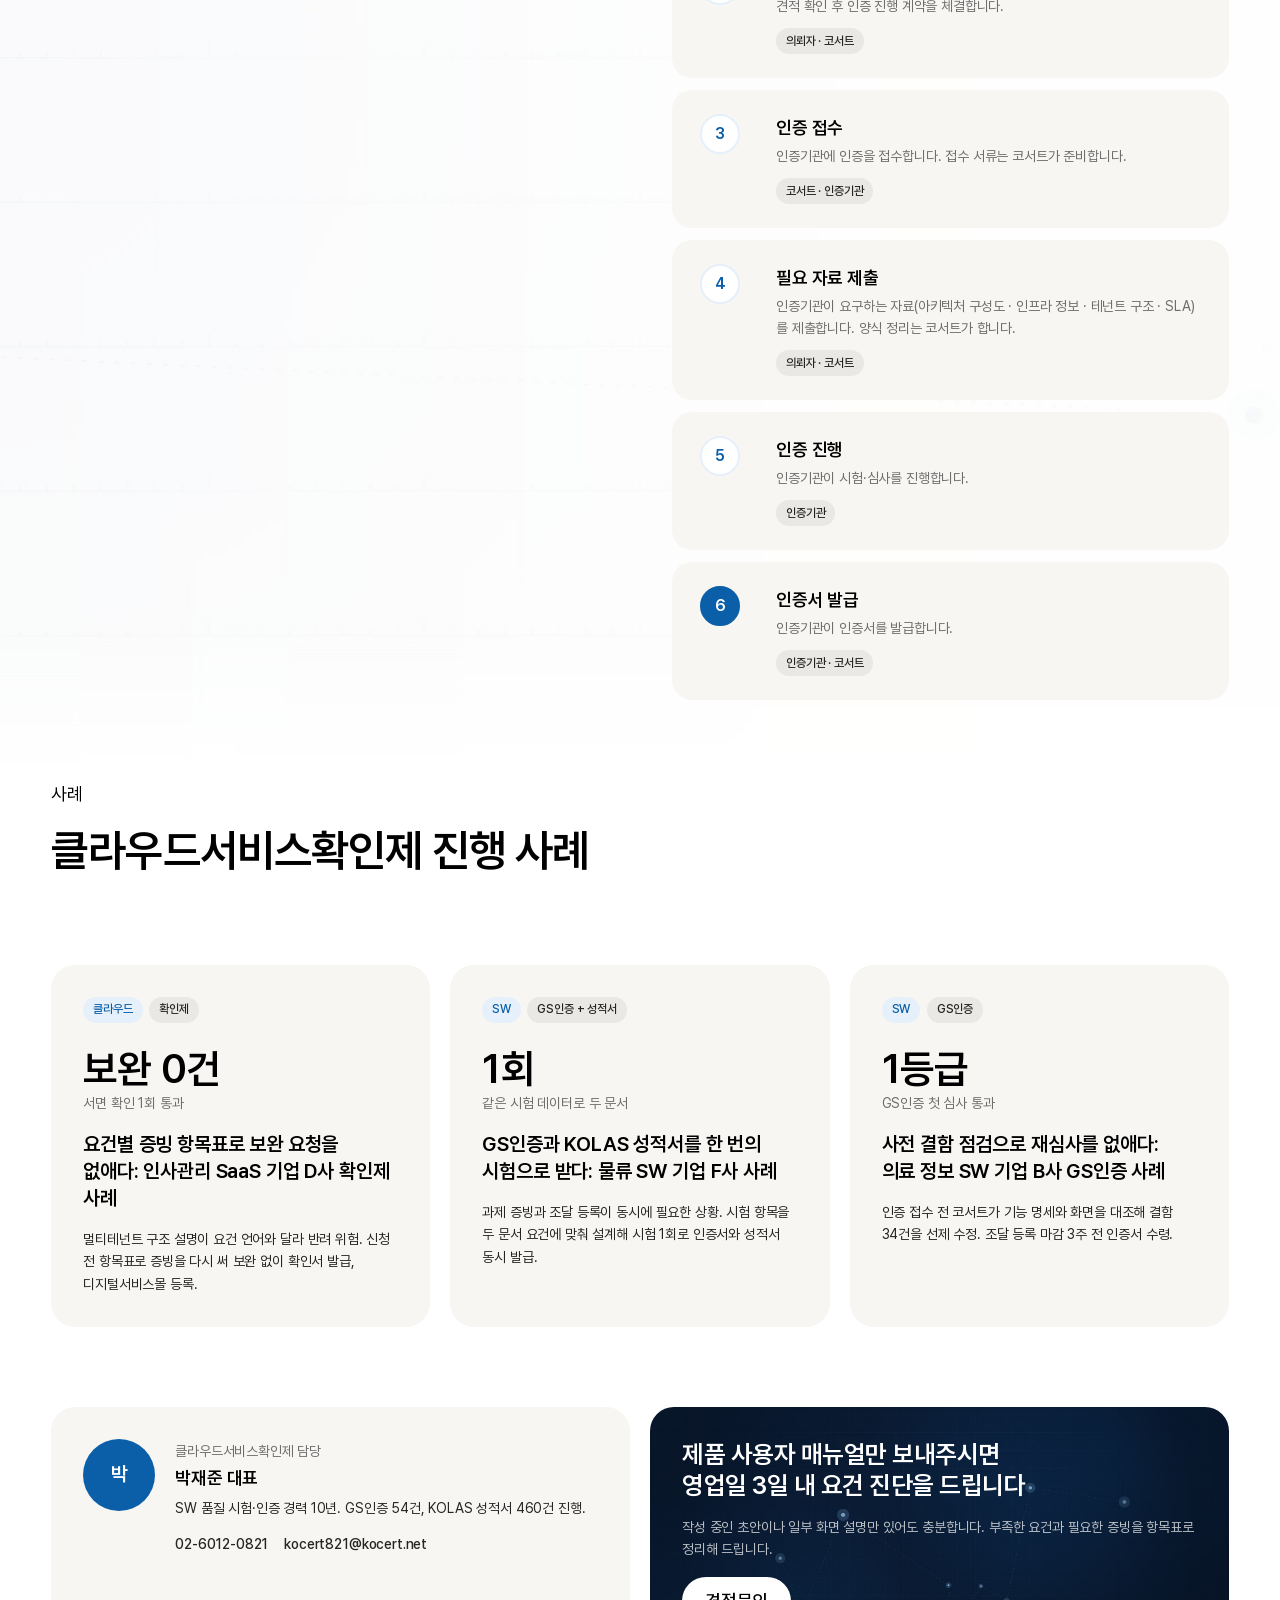
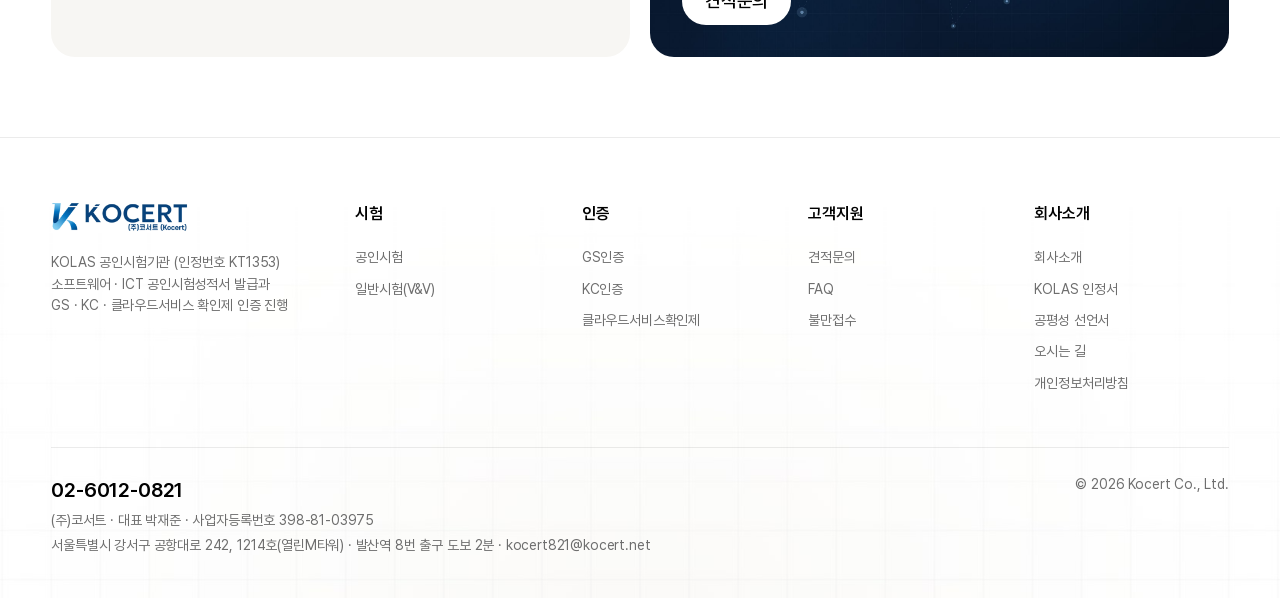
==== commit 0d22cd62: "fix: 2026-11-06 수정요청 17건 반영 (프로세스·준비서류 문구 정리, FAQ 삭제, 회사소개 줄바꿈) - 공인/일반시험·GS·KC·클라우드 발급 프로세스에서 코서트 부" ====
--- a/cloud.html
+++ b/cloud.html
@@ -5,7 +5,7 @@
 <meta name="viewport" content="width=device-width, initial-scale=1">
 <title>클라우드서비스확인제 | 코서트</title>
 <meta name="description" content="클라우드 서비스 확인제 취득 진행. 서비스 형태 판별, 요건 자가점검, 증빙 작성부터 확인서 발급과 디지털서비스몰 등록까지.">
-<link rel="stylesheet" href="styles.css?v=20261101">
+<link rel="stylesheet" href="styles.css?v=20261106">
 </head>
 <body>
 
@@ -95,8 +95,8 @@
         <li class="step"><span class="step__no">2</span><div class="step__body"><strong>계약 진행</strong><span class="caption">견적 확인 후 인증 진행 계약을 체결합니다.</span><span class="tag">의뢰자 · 코서트</span></div></li>
         <li class="step"><span class="step__no">3</span><div class="step__body"><strong>인증 접수</strong><span class="caption">인증기관에 인증을 접수합니다. 접수 서류는 코서트가 준비합니다.</span><span class="tag">코서트 · 인증기관</span></div></li>
         <li class="step"><span class="step__no">4</span><div class="step__body"><strong>필요 자료 제출</strong><span class="caption">인증기관이 요구하는 자료(아키텍처 구성도 · 인프라 정보 · 테넌트 구조 · SLA)를 제출합니다. 양식 정리는 코서트가 합니다.</span><span class="tag">의뢰자 · 코서트</span></div></li>
-        <li class="step"><span class="step__no">5</span><div class="step__body"><strong>인증 진행</strong><span class="caption">인증기관이 시험·심사를 진행합니다. 보완 요청 대응은 코서트가 합니다.</span><span class="tag">인증기관</span></div></li>
-        <li class="step step--brand"><span class="step__no">6</span><div class="step__body"><strong>인증서 발급</strong><span class="caption">인증기관이 인증서를 발급합니다. 발급 후 등록·표시 절차를 안내합니다.</span><span class="tag">인증기관 · 코서트</span></div></li>
+        <li class="step"><span class="step__no">5</span><div class="step__body"><strong>인증 진행</strong><span class="caption">인증기관이 시험·심사를 진행합니다.</span><span class="tag">인증기관</span></div></li>
+        <li class="step step--brand"><span class="step__no">6</span><div class="step__body"><strong>인증서 발급</strong><span class="caption">인증기관이 인증서를 발급합니다.</span><span class="tag">인증기관 · 코서트</span></div></li>
       </ol>
     </div>
   </section>
@@ -180,6 +180,6 @@
   </div>
 </footer>
 
-<script src="app.js?v=20261101" defer></script>
+<script src="app.js?v=20261106" defer></script>
 </body>
 </html>
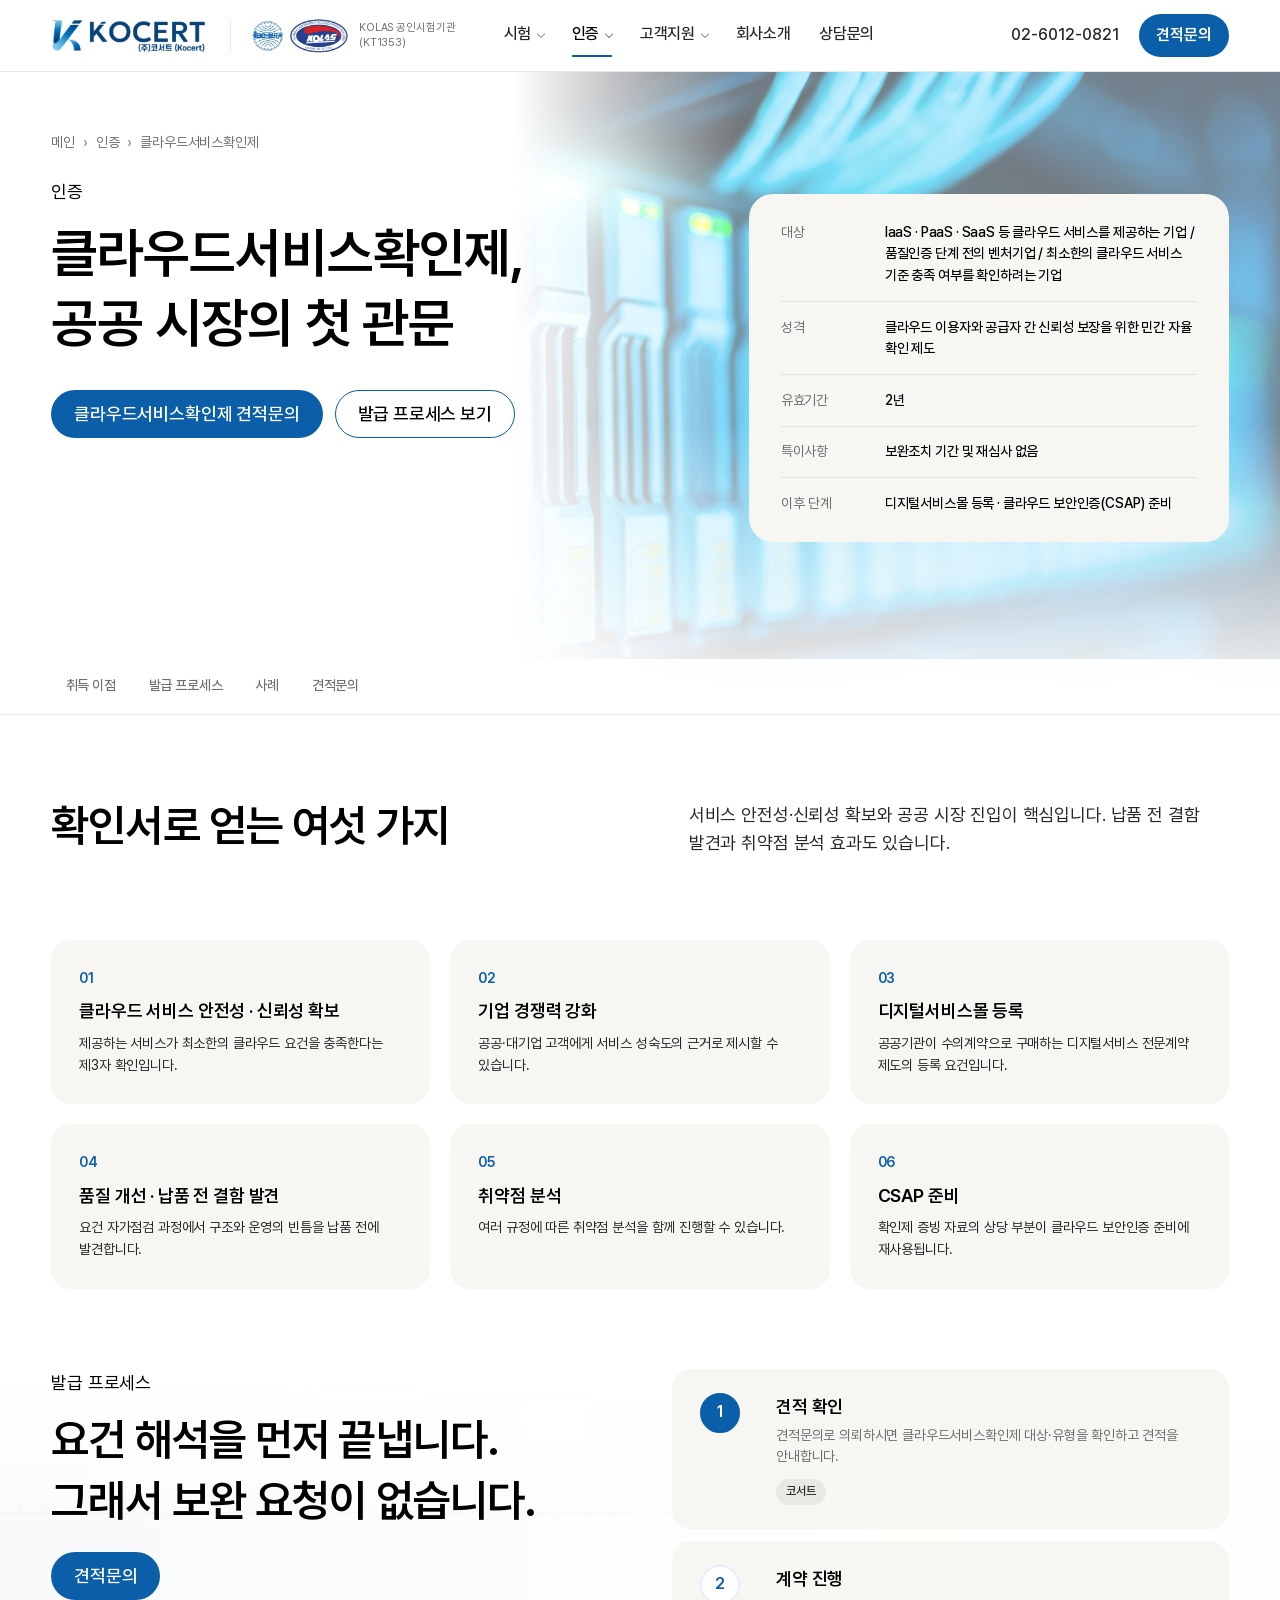
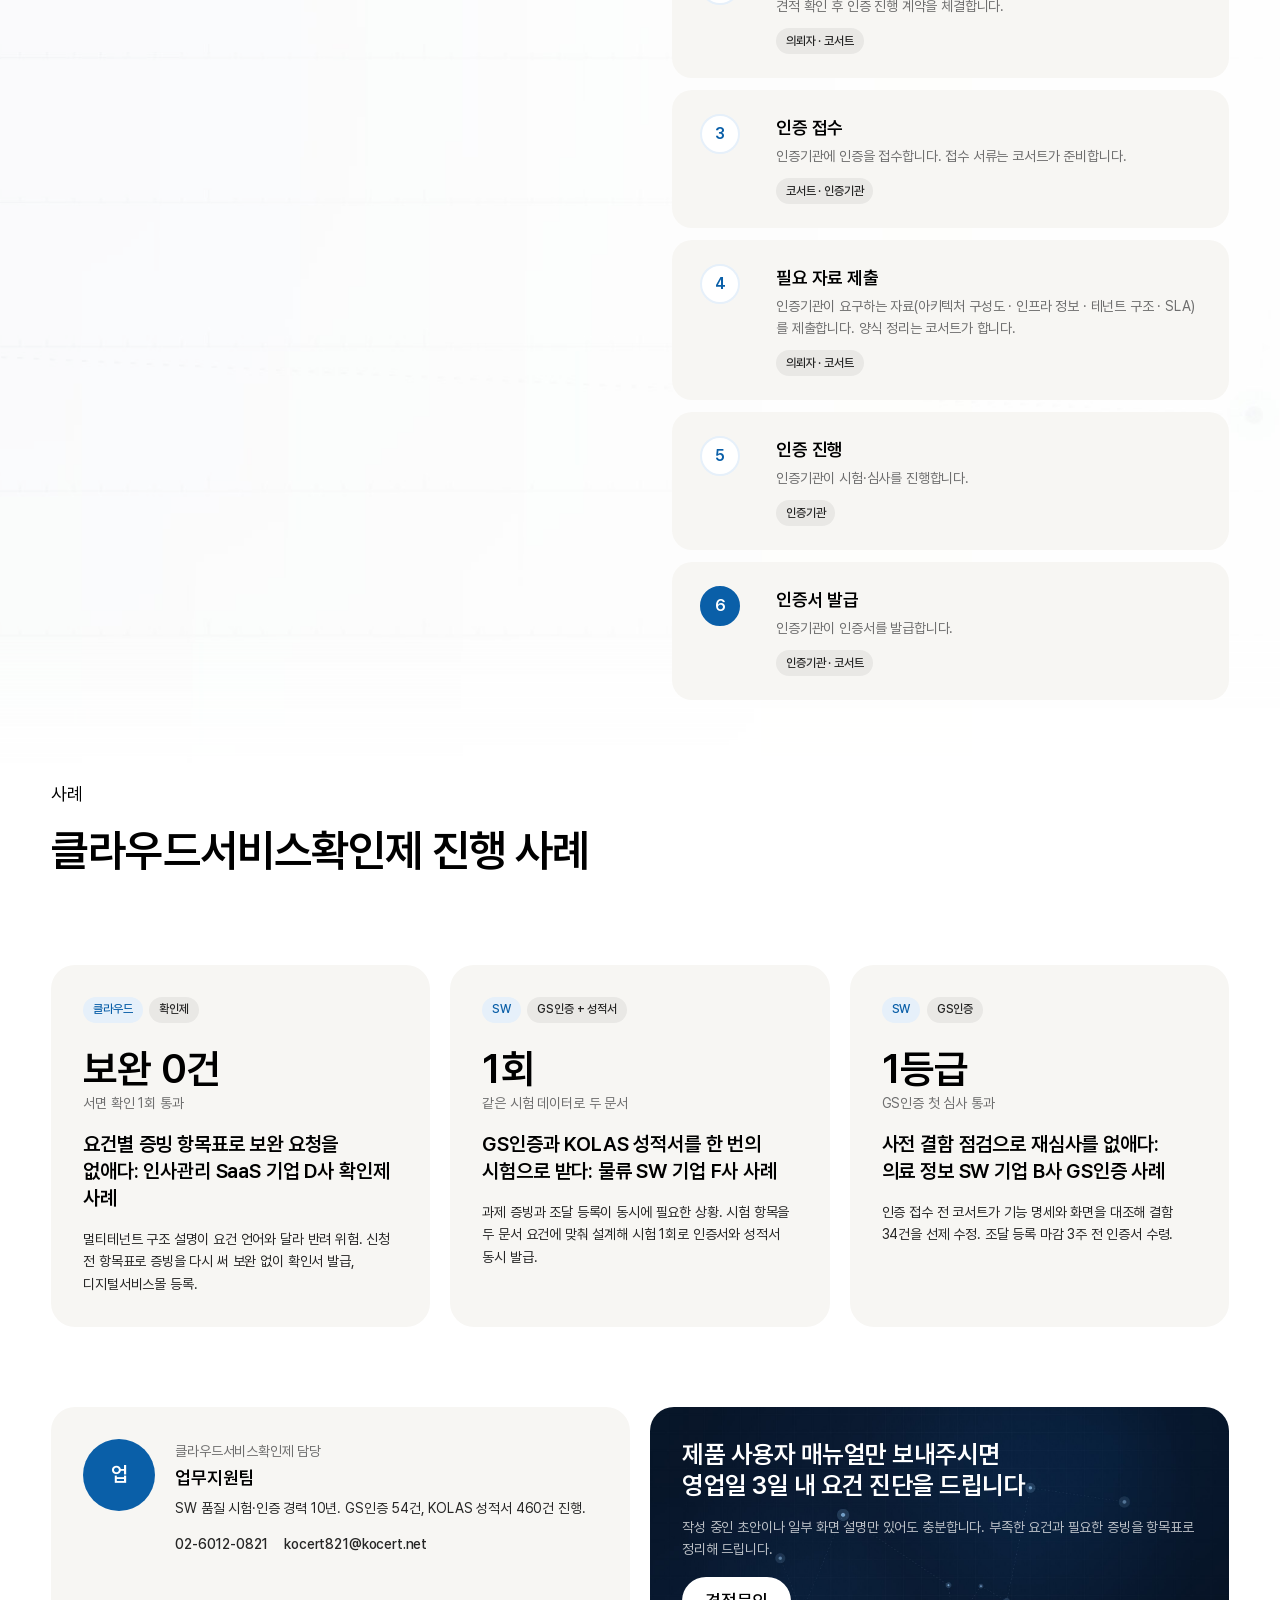
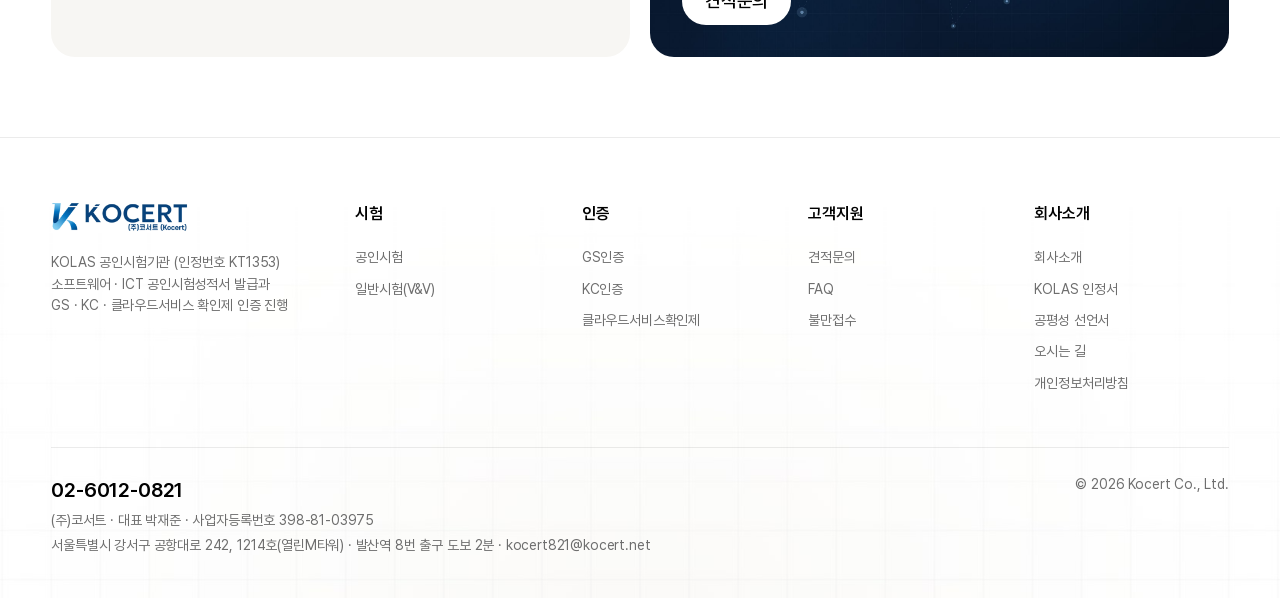
==== commit efaca4bb: "fix: 2026-11-18 수정요청 반영(견적 담당 업무지원팀, 빠른서비스 아이콘 62px, 확정 예정·구조확인·더미 문구 삭제)" ====
--- a/cloud.html
+++ b/cloud.html
@@ -5,7 +5,7 @@
 <meta name="viewport" content="width=device-width, initial-scale=1">
 <title>클라우드서비스확인제 | 코서트</title>
 <meta name="description" content="클라우드 서비스 확인제 취득 진행. 서비스 형태 판별, 요건 자가점검, 증빙 작성부터 확인서 발급과 디지털서비스몰 등록까지.">
-<link rel="stylesheet" href="styles.css?v=20261106">
+<link rel="stylesheet" href="styles.css?v=20261118">
 </head>
 <body>
 
@@ -139,10 +139,10 @@
       <h2 class="sr-only" id="contact-title">견적문의</h2>
       <div class="consultant">
         <div class="consultant__card">
-          <div class="consultant__avatar" aria-hidden="true">박</div>
+          <div class="consultant__avatar" aria-hidden="true">업</div>
           <div>
             <span class="caption">클라우드서비스확인제 담당</span>
-            <strong>박재준 대표</strong>
+            <strong>업무지원팀</strong>
             <p>SW 품질 시험·인증 경력 10년. GS인증 54건, KOLAS 성적서 460건 진행.</p>
             <div class="consultant__contact"><a href="tel:0260120821">02-6012-0821</a><a href="mailto:kocert821@kocert.net">kocert821@kocert.net</a></div>
           </div>
@@ -180,6 +180,6 @@
   </div>
 </footer>
 
-<script src="app.js?v=20261106" defer></script>
+<script src="app.js?v=20261118" defer></script>
 </body>
 </html>
--- a/styles.css
+++ b/styles.css
@@ -158,7 +158,7 @@
 .quick__grid { display: grid; grid-template-columns: 1fr 1fr; gap: 0.5rem; }
 .quick__item { display: grid; justify-items: center; gap: 0.6rem; padding: 1rem 0.5rem; border-radius: 16px; text-align: center; font-size: var(--text-caption); font-weight: 500; color: var(--color-text); transition: background-color var(--duration), transform var(--duration) var(--ease); }
 .quick__item:hover { background: #fff; transform: translateY(-2px); }
-.quick__icon { width: 48px; height: 48px; border-radius: 14px; background: #fff; display: grid; place-items: center; color: var(--color-brand); }
+.quick__icon { width: 62px; height: 62px; border-radius: 14px; background: #fff; display: grid; place-items: center; color: var(--color-brand); }
 .quick__icon svg { width: 24px; height: 24px; }
 .quick__foot { padding-top: 0.75rem; border-top: 1px solid var(--color-border); display: flex; justify-content: space-between; align-items: center; font-size: var(--text-caption); color: var(--color-muted); }
 
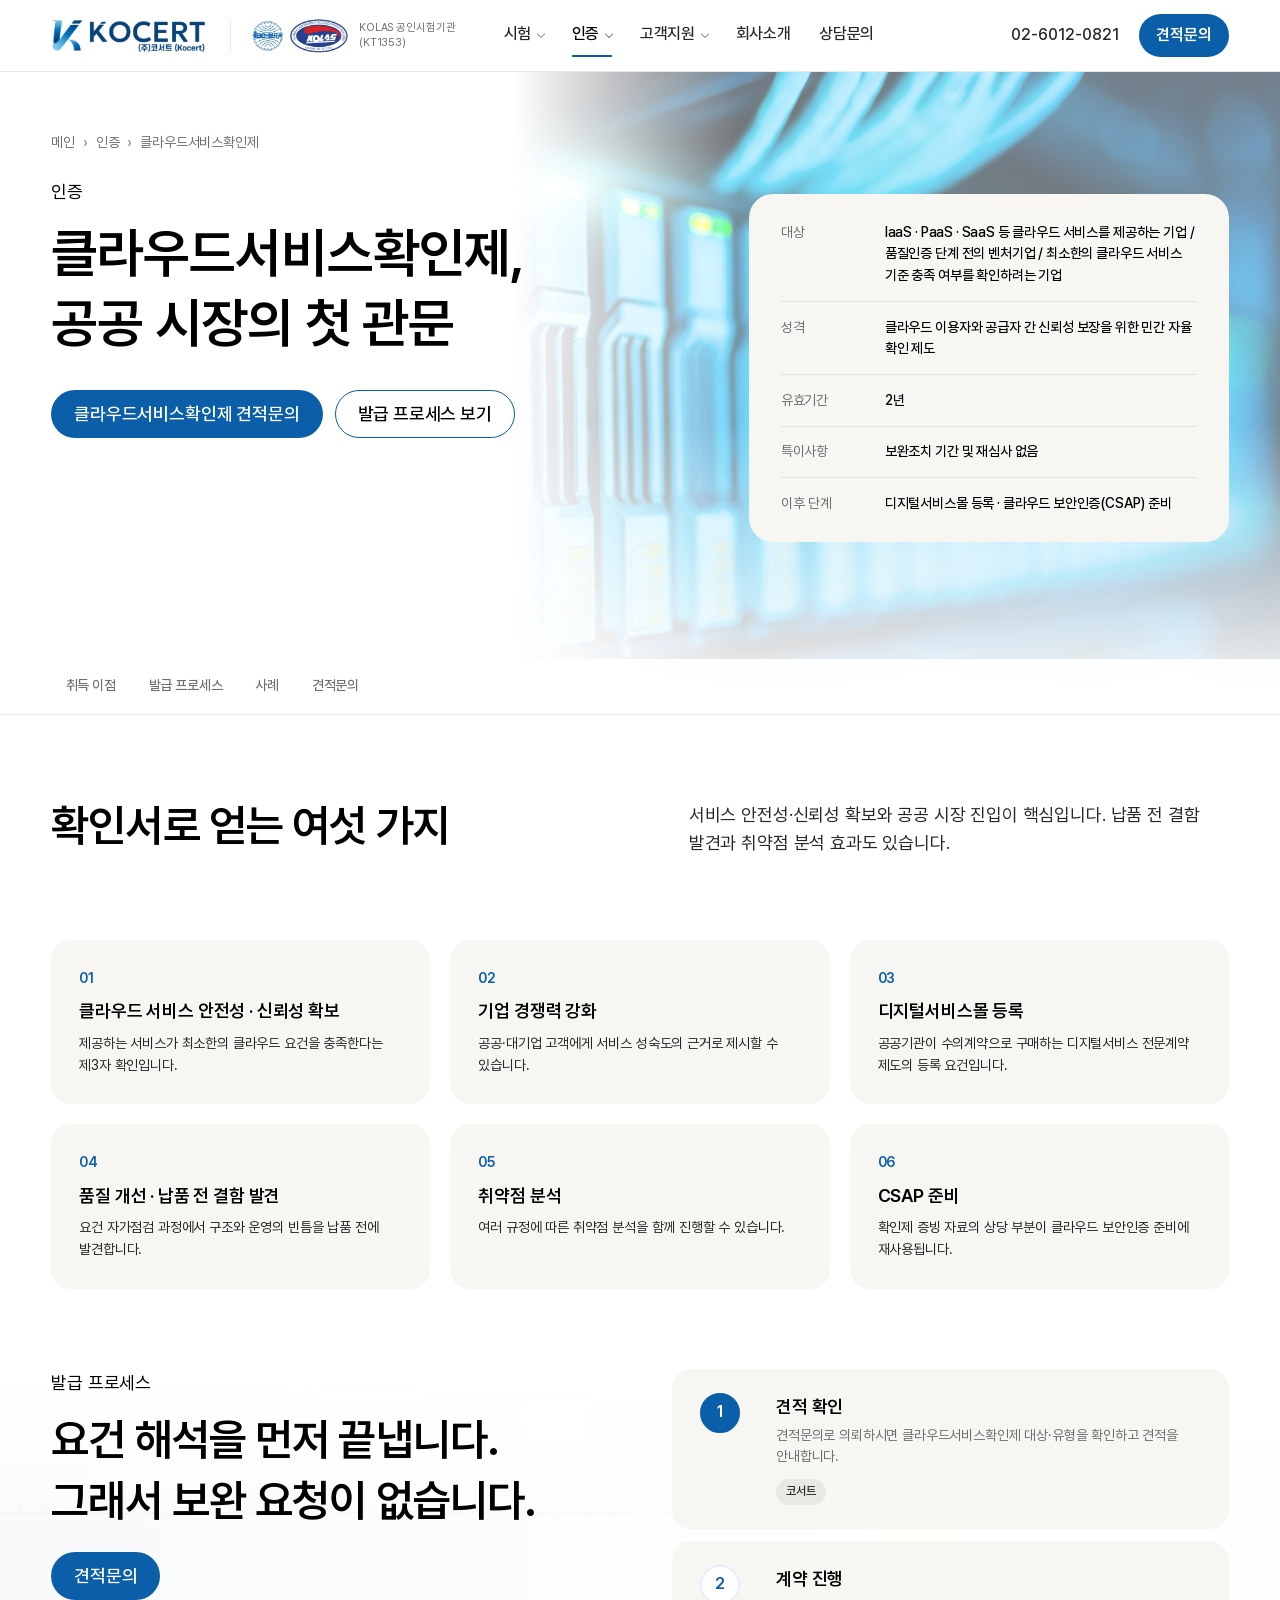
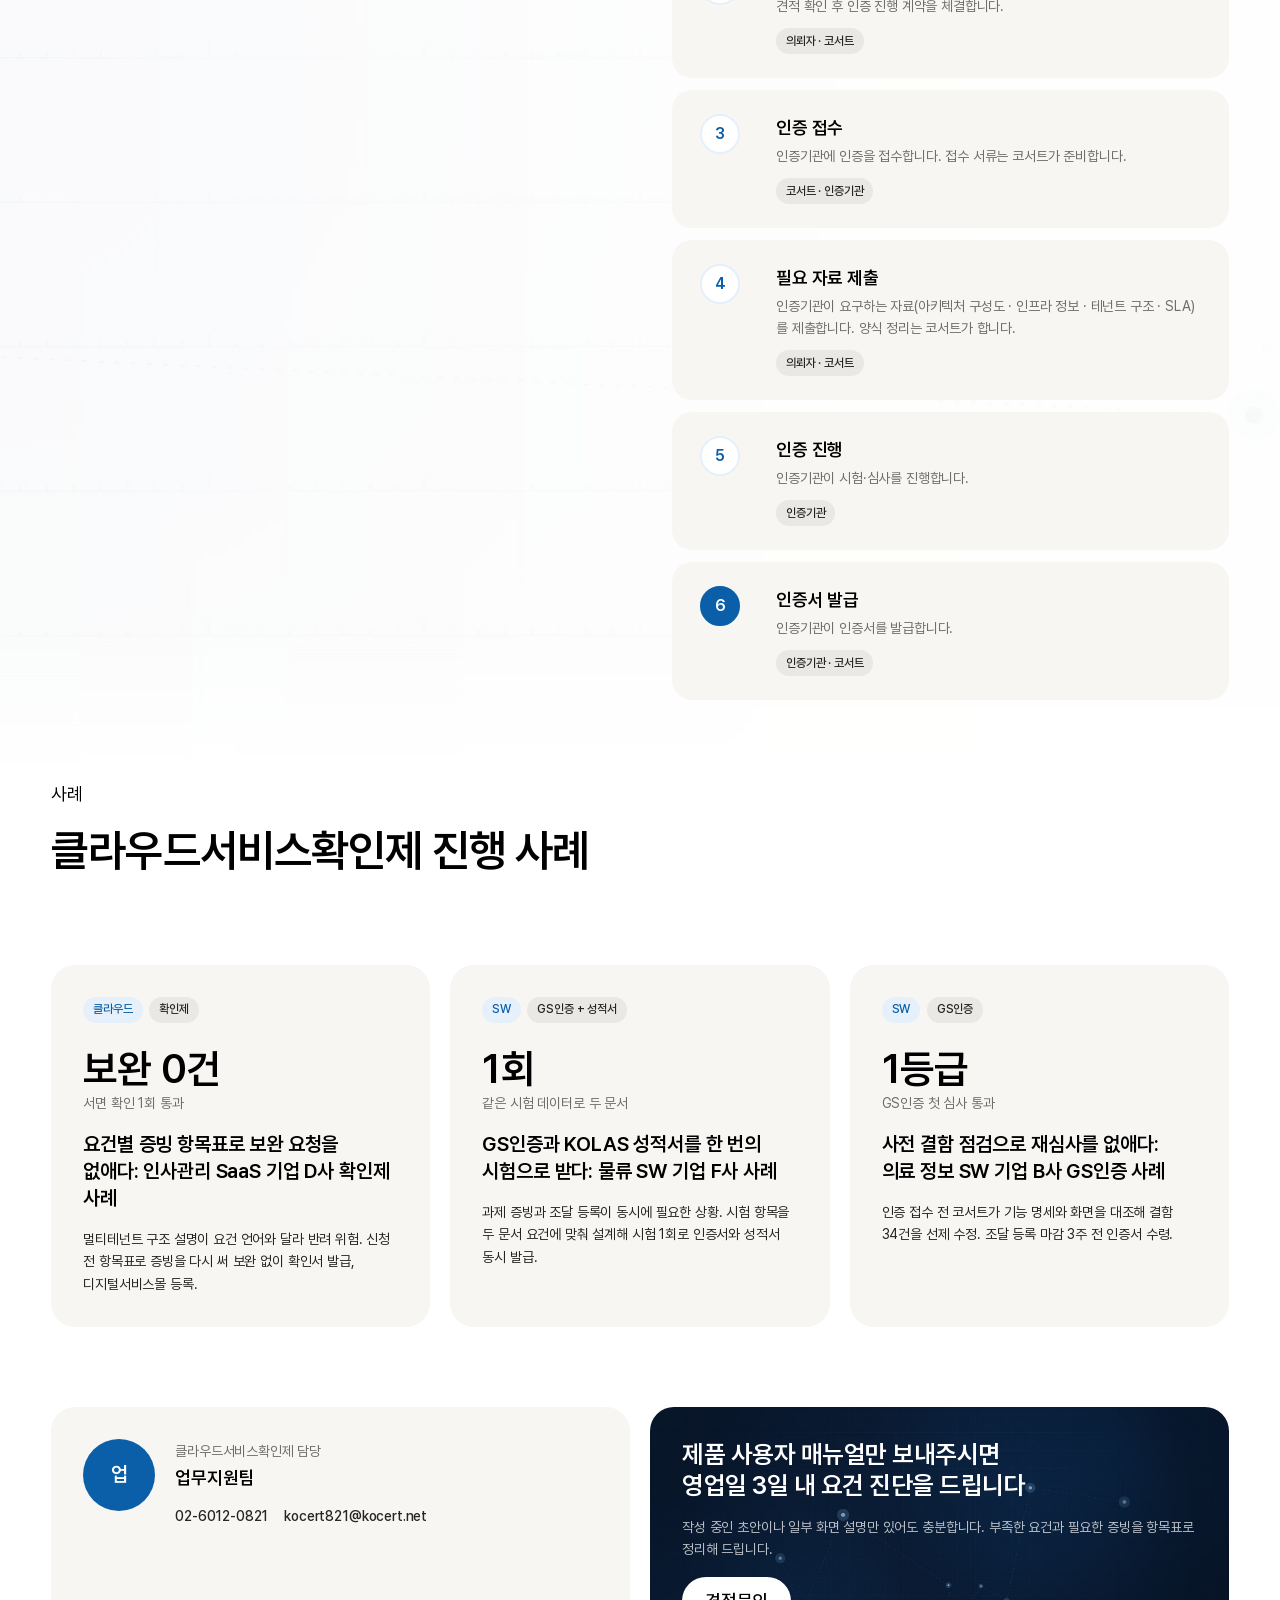
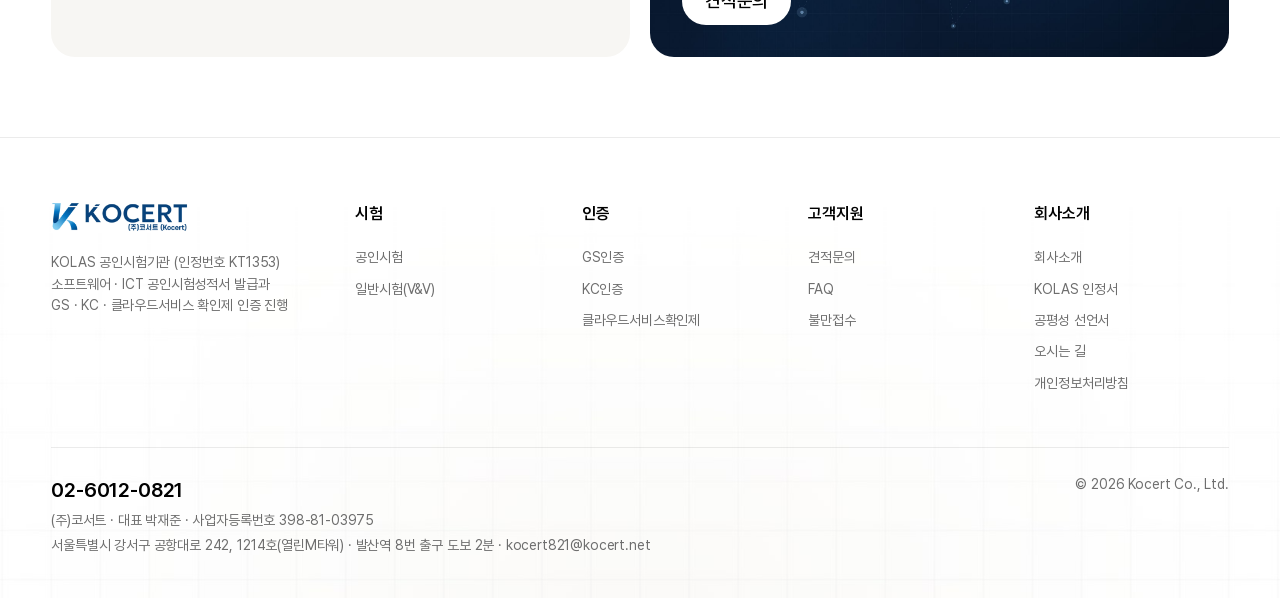
==== commit 58ae7357: "fix: 담당자 카드 개인 경력 문구·개인정보처리방침 교체예정 문구 삭제, 빠른서비스 아이콘 그림 31px" ====
--- a/cloud.html
+++ b/cloud.html
@@ -5,7 +5,7 @@
 <meta name="viewport" content="width=device-width, initial-scale=1">
 <title>클라우드서비스확인제 | 코서트</title>
 <meta name="description" content="클라우드 서비스 확인제 취득 진행. 서비스 형태 판별, 요건 자가점검, 증빙 작성부터 확인서 발급과 디지털서비스몰 등록까지.">
-<link rel="stylesheet" href="styles.css?v=20261118">
+<link rel="stylesheet" href="styles.css?v=20261118b">
 </head>
 <body>
 
@@ -143,7 +143,6 @@
           <div>
             <span class="caption">클라우드서비스확인제 담당</span>
             <strong>업무지원팀</strong>
-            <p>SW 품질 시험·인증 경력 10년. GS인증 54건, KOLAS 성적서 460건 진행.</p>
             <div class="consultant__contact"><a href="tel:0260120821">02-6012-0821</a><a href="mailto:kocert821@kocert.net">kocert821@kocert.net</a></div>
           </div>
         </div>
@@ -180,6 +179,6 @@
   </div>
 </footer>
 
-<script src="app.js?v=20261118" defer></script>
+<script src="app.js?v=20261118b" defer></script>
 </body>
 </html>
--- a/styles.css
+++ b/styles.css
@@ -159,7 +159,7 @@
 .quick__item { display: grid; justify-items: center; gap: 0.6rem; padding: 1rem 0.5rem; border-radius: 16px; text-align: center; font-size: var(--text-caption); font-weight: 500; color: var(--color-text); transition: background-color var(--duration), transform var(--duration) var(--ease); }
 .quick__item:hover { background: #fff; transform: translateY(-2px); }
 .quick__icon { width: 62px; height: 62px; border-radius: 14px; background: #fff; display: grid; place-items: center; color: var(--color-brand); }
-.quick__icon svg { width: 24px; height: 24px; }
+.quick__icon svg { width: 31px; height: 31px; }
 .quick__foot { padding-top: 0.75rem; border-top: 1px solid var(--color-border); display: flex; justify-content: space-between; align-items: center; font-size: var(--text-caption); color: var(--color-muted); }
 
 
